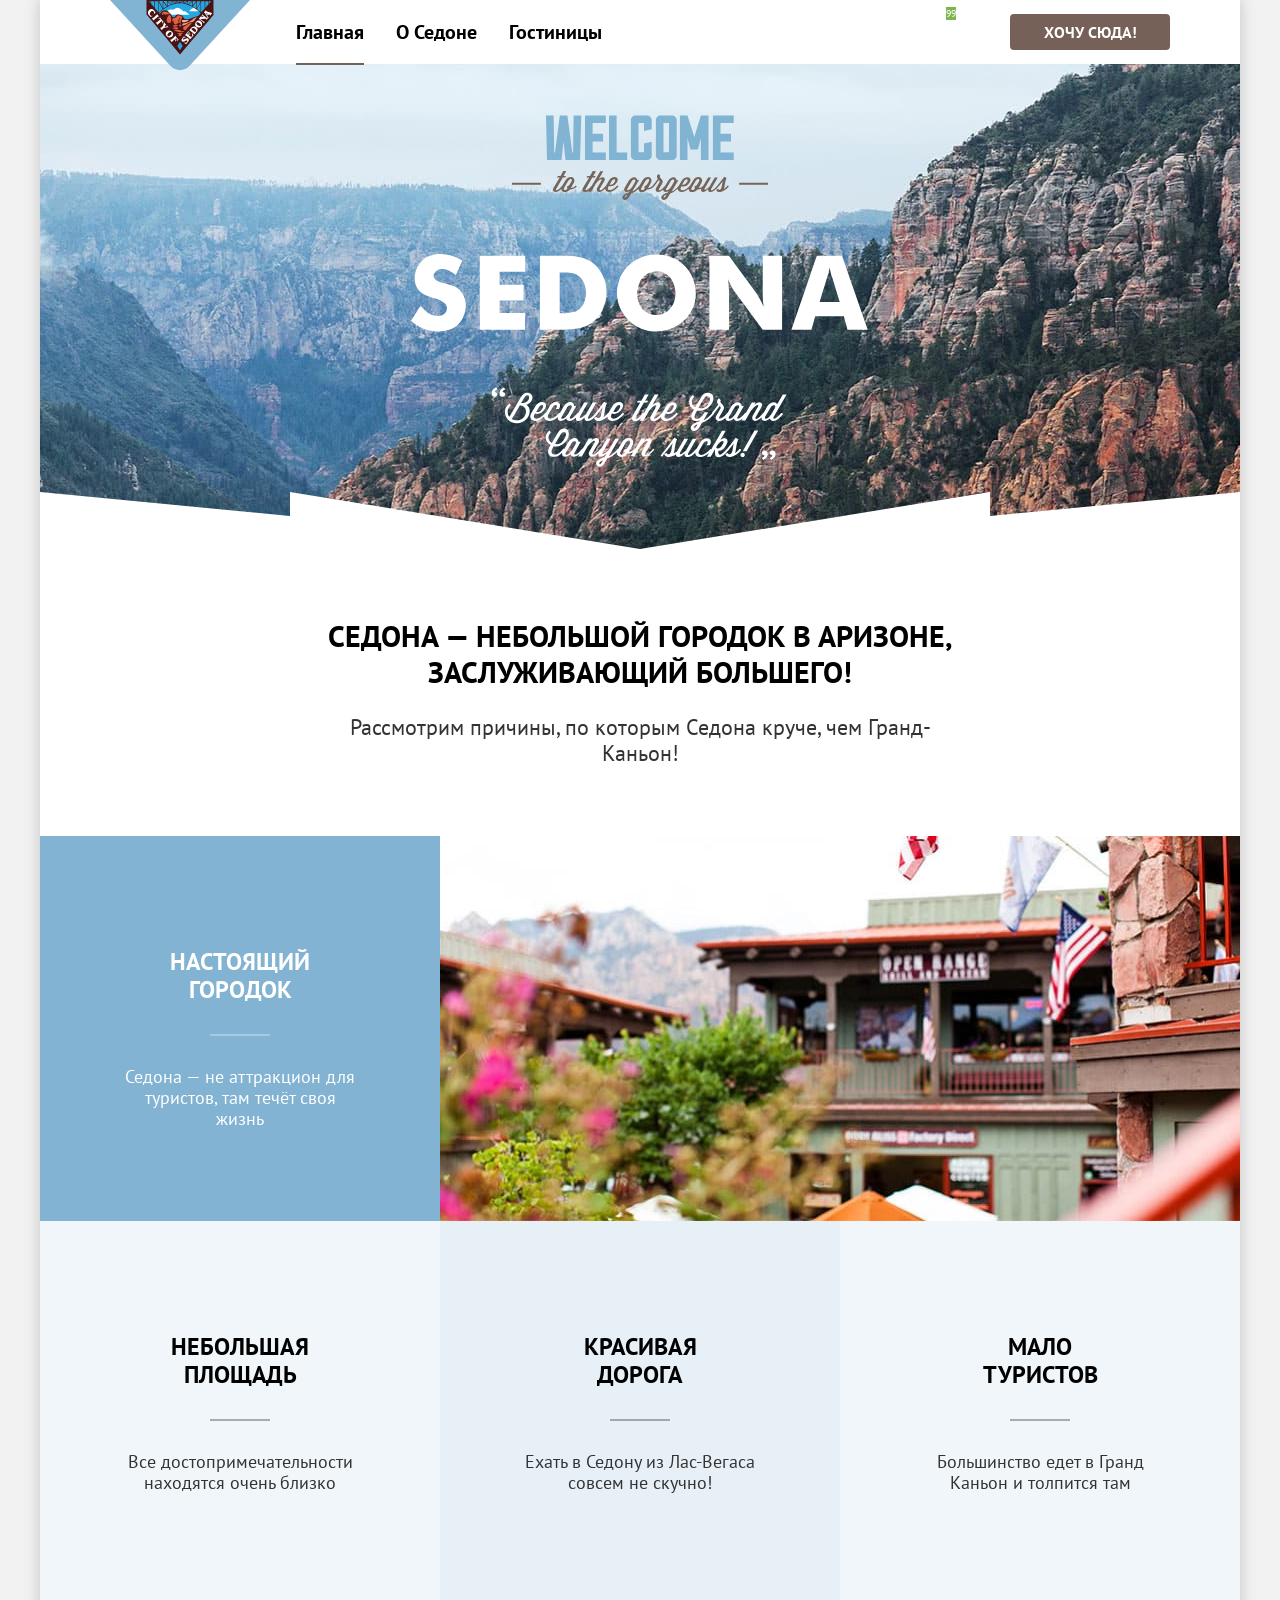
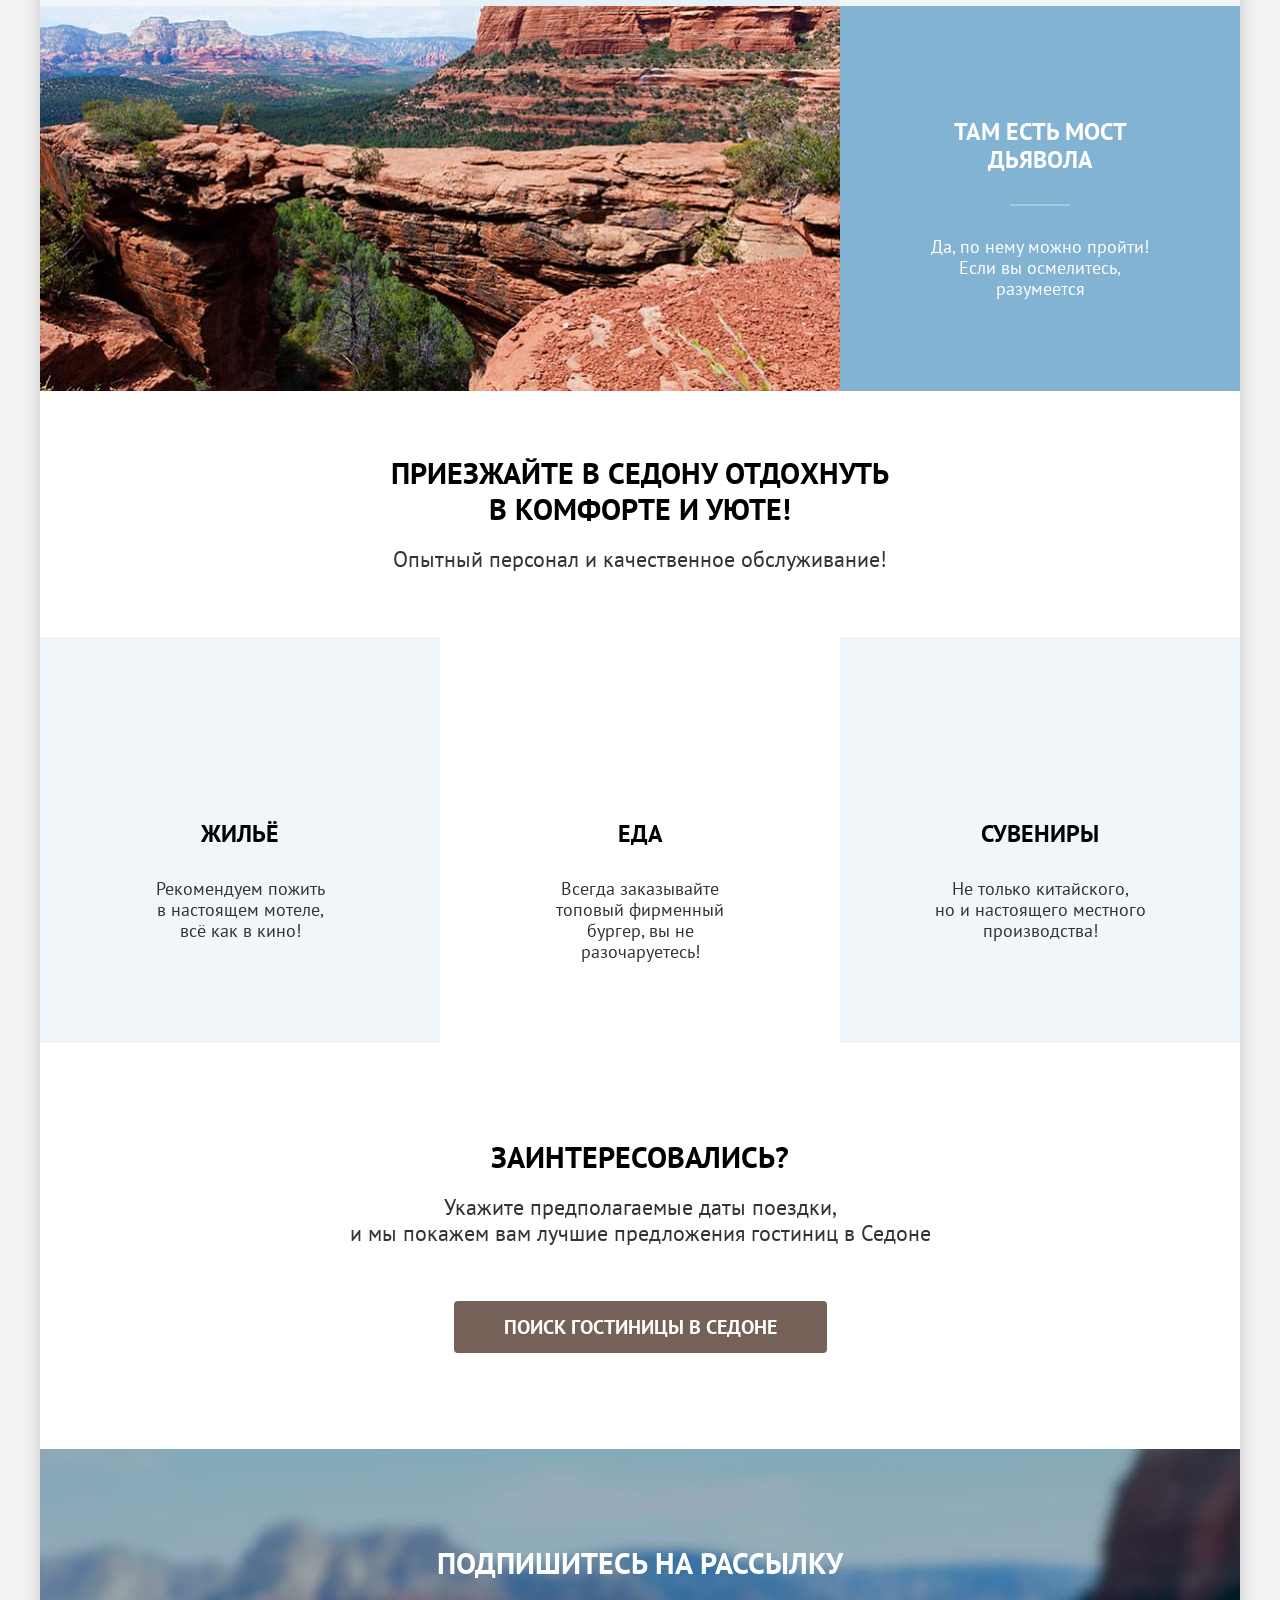
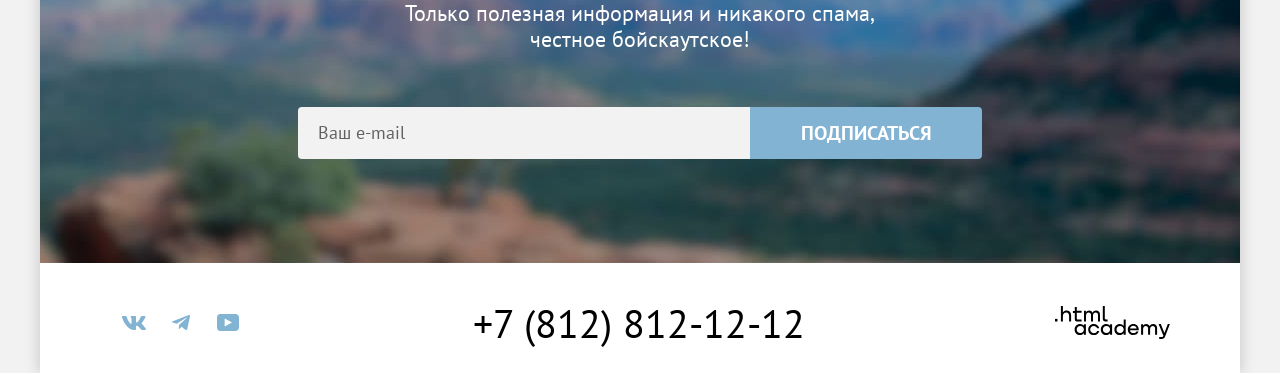
==== index.html @ 0026fa34 "Делает сетки компонентов" ====
<!DOCTYPE html>
<html lang="ru">

  <head>
    <meta charset="utf-8">
    <link rel="icon" sizes="32x32" href="favicon.ico">
    <title>HTML Academy: Седона</title>
    <meta name="viewport" content="width=device-width, initial-scale=1.0">
    <link rel="stylesheet" href="styles/style.css">
  </head>

  <body>
    <div class="page-container">
      <header class="page-header">
        <a href="index.html" class="logo" aria-current="page">
          <img src="images/logo.svg" width="140" height="70" alt="Логотип Sedona." class="logo__img">
        </a>

        <nav class="navigation">
          <ul class="navigation__list">
            <li class="navigation__item">
              <a class="navigation__link navigation__link_active" aria-current="page">Главная</a>
            </li>
            <li class="navigation__item">
              <a href="#" class="navigation__link">О Седоне</a>
            </li>
            <li class="navigation__item">
              <a href="catalog.html" class="navigation__link">Гостиницы</a>
            </li>
          </ul>

          <ul class="navigation__controls">
            <li class="navigation__control">
              <a href="#" class="navigation__icon icon icon_search">
                <span class="visually-hidden">Поиск</span>
              </a>
            </li>
            <li class="navigation__control">
              <a href="#" class="navigation__icon icon icon_favourites">
                <span class="visually-hidden">Отелей в избранном</span>
                <span class="icon_favourites-count">99</span>
              </a>
            </li>
          </ul>

          <a href="#" class="navigation__button button">Хочу сюда!</a>
        </nav>
      </header>

      <main class="page-main">
        <section class="hero">
          <h1 class="visually-hidden">Сайт города Седона</h1>
          <img src="images/hero-welcome.svg" width="458" height="352" alt="Welcome to the gorgeous Sedona. 'Because the Grand Canyon sucks!'" class="hero__img">
        </section>

        <section class="advantages" data-test="advantages">
          <div class="text-wrap advantages__container">
            <h2 class="advantages__title title">Седона — небольшой городок в Аризоне, заслуживающий большего!</h2>
            <p class="advantages__desc desc">Рассмотрим причины, по которым Седона круче, чем Гранд-Каньон!</p>
          </div>

          <ul class="advantages__list">
            <li class="advantages__item advantages__item_img">
              <div class="advantages__wrap">
                <h3 class="advantages__subtitle subtitle">Настоящий городок</h3>
                <p class="advantages__subdesc subdesc">Седона — не аттракцион для туристов, там течёт своя жизнь</p>
              </div>
              <img src="images/advantages-street.jpg" width="800" height="385" alt="Улица города Седона." class="advantages__img">
            </li>
            <li class="advantages__item">
              <h3 class="advantages__subtitle subtitle">Небольшая площадь</h3>
              <p class="advantages__subdesc subdesc">Все достопримечательности находятся очень близко</p>
            </li>
            <li class="advantages__item">
              <h3 class="advantages__subtitle subtitle">Красивая <br> дорога</h3>
              <p class="advantages__subdesc subdesc">Ехать в Седону из Лас-Вегаса совсем не скучно!</p>
            </li>
            <li class="advantages__item">
              <h3 class="advantages__subtitle subtitle">Мало <br> туристов</h3>
              <p class="advantages__subdesc subdesc">Большинство едет в Гранд Каньон и толпится там</p>
            </li>
            <li class="advantages__item advantages__item_img advantages__item_invert">
              <div class="advantages__wrap">
                <h3 class="advantages__subtitle subtitle">Там есть мост дьявола</h3>
                <p class="advantages__subdesc subdesc">Да, по нему можно пройти! Если вы осмелитесь, разумеется</p>
              </div>
              <img src="images/advantages-devil-bridge.jpg" width="800" height="385" alt="Мост Дьявола с видом на каньоны и долины." class="advantages__img">
            </li>
          </ul>
        </section>

        <section class="services">
          <div class="text-wrap services__container">
            <h2 class="services__title title">Приезжайте в Седону отдохнуть <br> в комфорте и уюте!</h2>
            <p class="services__desc desc">Опытный персонал и качественное обслуживание!</p>
          </div>
          <ul class="services__list">
            <li class="services__item">
              <h3 class="services__subtitle subtitle">Жильё</h3>
              <p class="services__subdesc subdesc">Рекомендуем пожить <br> в настоящем мотеле, <br> всё как в кино!</p>
            </li>
            <li class="services__item">
              <h3 class="services__subtitle subtitle">Еда</h3>
              <p class="services__subdesc subdesc">Всегда заказывайте <br> топовый фирменный бургер, вы не разочаруетесь!</p>
            </li>
            <li class="services__item">
              <h3 class="services__subtitle subtitle">Сувениры</h3>
              <p class="services__subdesc subdesc">Не только китайского, <br> но и настоящего местного производства!</p>
            </li>
          </ul>
        </section>

        <section class="hotel-search">
          <div class="text-wrap">
            <h2 class="hotel-search__title title">Заинтересовались?</h2>
            <p class="hotel-search__desc desc">Укажите предполагаемые даты поездки, <br> и мы покажем вам лучшие предложения гостиниц в Седоне</p>
            <button class="hotel-search__button button" type="button">Поиск гостиницы в Седоне</button>
          </div>
        </section>

        <section class="subscribe subscribe_background">
          <div class="text-wrap">
            <h2 class="subscribe__title title">Подпишитесь на рассылку</h2>
            <p class="subscribe__desc desc">Только полезная информация и никакого спама, <br> честное бойскаутское!</p>
          </div>
          <form class="subscribe__form" action="https://echo.htmlacademy.ru" method="post">
            <label class="visually-hidden" for="subscribe-email">Укажите ваш e-mail</label>
            <input class="subscribe__input" id="subscribe-email" type="email" name="email" placeholder="Ваш e-mail" required>
            <button class="subscribe__button button" type="submit">Подписаться</button>
          </form>
        </section>
      </main>

      <footer class="page-footer">
        <ul class="socials">
          <li class="socials__item">
            <a href="#" class="socials__link socials__link_vk">
              <span class="visually-hidden">Вконтакте</span>
              <svg aria-hidden="true" focusable="false" width="24" height="14" viewBox="0 0 24 14" fill="none" xmlns="http://www.w3.org/2000/svg">
                <path fill-rule="evenodd" clip-rule="evenodd" d="M23.45 0.948C23.616 0.402 23.45 0 22.655 0H20.03C19.362 0 19.054 0.347 18.887 0.73C18.887 0.73 17.552 3.926 15.661 6.002C15.049 6.604 14.771 6.795 14.437 6.795C14.27 6.795 14.019 6.604 14.019 6.057V0.948C14.019 0.292 13.835 0 13.279 0H9.151C8.734 0 8.483 0.304 8.483 0.593C8.483 1.214 9.429 1.358 9.526 3.106V6.904C9.526 7.737 9.373 7.888 9.039 7.888C8.149 7.888 5.984 4.677 4.699 1.003C4.45 0.288 4.198 0 3.527 0H0.9C0.15 0 0 0.347 0 0.73C0 1.412 0.89 4.8 4.145 9.281C6.315 12.341 9.37 14 12.153 14C13.822 14 14.028 13.632 14.028 12.997V10.684C14.028 9.947 14.186 9.8 14.715 9.8C15.105 9.8 15.772 9.992 17.33 11.467C19.11 13.216 19.403 14 20.405 14H23.03C23.78 14 24.156 13.632 23.94 12.904C23.702 12.18 22.852 11.129 21.725 9.882C21.113 9.172 20.195 8.407 19.916 8.024C19.527 7.533 19.638 7.314 19.916 6.877C19.916 6.877 23.116 2.451 23.449 0.948H23.45Z" fill="#83B3D3"/>
              </svg>
            </a>
          </li>
          <li class="socials__item">
            <a href="#" class="socials__link  socials__link_tg">
              <span class="visually-hidden">Телеграм</span>
              <svg aria-hidden="true" focusable="false" width="18" height="16" viewBox="0 0 18 16" fill="none" xmlns="http://www.w3.org/2000/svg">
                <path d="M16.785 0.0992597L0.840489 6.24776C-0.247661 6.68481 -0.241365 7.29184 0.640845 7.56253L4.73445 8.83953L14.2058 2.8637C14.6537 2.59121 15.0629 2.7378 14.7265 3.03636L7.05283 9.96185H7.05103L7.05283 9.96275L6.77045 14.1823C7.18413 14.1823 7.36669 13.9925 7.59871 13.7686L9.58705 11.8351L13.7229 14.89C14.4855 15.31 15.0332 15.0941 15.2229 14.1841L17.9379 1.38885C18.2158 0.274623 17.5126 -0.229883 16.785 0.0992597Z" fill="#83B3D3"/>
              </svg>
            </a>
          </li>
          <li class="socials__item">
            <a href="#" class="socials__link  socials__link_youtube">
              <span class="visually-hidden">Ютуб</span>
              <svg aria-hidden="true" focusable="false" width="22" height="17" viewBox="0 0 22 17" fill="none" xmlns="http://www.w3.org/2000/svg">
                <path d="M18.607 0H3.17413C1.31343 0 0 1.59375 0 3.4V13.4937C0 15.4062 1.31343 17 3.17413 17H18.8259C20.4677 17 22 15.4062 22 13.6V3.4C21.7811 1.59375 20.4677 0 18.607 0ZM7.66169 12.5375V4.4625L14.995 8.5L7.66169 12.5375Z" fill="#83B3D3"/>
              </svg>
            </a>
          </li>
        </ul>

        <address class="contacts">
          <a class="contacts__phone" href="tel:88128121212">+7 (812) 812-12-12</a>
        </address>

        <a href="https://htmlacademy.ru/intensive/htmlcss" class="developer">
          <span class="visually-hidden">htmlacademy</span>
          <svg aria-hidden="true" focusable="false" width="115" height="33" viewBox="0 0 115 33" fill="none" xmlns="http://www.w3.org/2000/svg">
            <path d="M0 12.9V15.5H2.5V12.9H0Z" fill="black"/>
            <path d="M11.6 4.5C10 4.5 8.8 5.2 8 6.2H7.9V0H5.9V15.5H7.9V10.2C7.9 8.1 9.2 6.6 11.2 6.6C13 6.6 14.1 8 14.1 9.8V15.5H16.1V9.4C16.2 6.4 14.3 4.5 11.6 4.5Z" fill="black"/>
            <path d="M26.6 4.8H21.8V1.1H19.8V4.9H17.9V6.9H19.8V12.9C19.8 14.6 20.8 15.6 22.5 15.6H26.6V13.6H22.9C22.2 13.6 21.8 13.2 21.8 12.5V6.8H26.6V4.8Z" fill="black"/>
            <path d="M41.1 4.6C39.5 4.6 38.2 5.4 37.6 6.7H37.5C36.9 5.5 35.7 4.6 34.1 4.6C32.7 4.6 31.6 5.4 31 6.4H30.9V4.8H29V15.4H31V10C31 8 32 6.5 33.6 6.5C35.1 6.5 36 7.5 36 9.1V15.4H38V9.8C38 7.4 39.4 6.5 40.6 6.5C42.1 6.5 43 7.5 43 9.1V15.4H45V8.9C45.1 6.4 43.6 4.6 41.1 4.6Z" fill="black"/>
            <path d="M47.8 12.7C47.8 14.4 48.8 15.4 50.6 15.4H52.6V13.4H50.9C50.2 13.4 49.8 13 49.8 12.3V0H47.8V12.7Z" fill="black"/>
            <path d="M28.9 19.7C28 18.6 26.7 17.9 25 17.9C21.9 17.9 19.6 20.2 19.6 23.5C19.6 26.8 21.9 29.1 25 29.1C26.8 29.1 28 28.3 28.8 27.2H28.9V28.8H30.9V18.2H28.9V19.7ZM25.3 27.1C23.1 27.1 21.7 25.5 21.7 23.5C21.7 21.5 23.1 19.9 25.3 19.9C27.5 19.9 28.9 21.5 28.9 23.5C28.9 25.4 27.5 27.1 25.3 27.1Z" fill="black"/>
            <path d="M44.2 22C43.7 19.6 41.6 17.9 38.8 17.9C35.4 17.9 33.2 20.4 33.2 23.5C33.2 26.6 35.4 29.1 38.8 29.1C41.6 29.1 43.7 27.3 44.2 24.9H42.1C41.7 26.2 40.4 27.2 38.8 27.2C36.6 27.2 35.2 25.6 35.2 23.6C35.2 21.6 36.6 20 38.8 20C40.4 20 41.6 21 42.1 22.2H44.2V22Z" fill="black"/>
            <path d="M55.1 19.7C54.2 18.6 52.9 17.9 51.2 17.9C48.1 17.9 45.8 20.2 45.8 23.5C45.8 26.8 48.1 29.1 51.2 29.1C53 29.1 54.2 28.3 55 27.2H55.1V28.8H57.1V18.2H55.1V19.7ZM51.5 27.1C49.3 27.1 47.9 25.5 47.9 23.5C47.9 21.5 49.3 19.9 51.5 19.9C53.7 19.9 55.1 21.5 55.1 23.5C55.1 25.4 53.6 27.1 51.5 27.1Z" fill="black"/>
            <path d="M68.7 19.8C67.8 18.7 66.5 17.9 64.8 17.9C61.7 17.9 59.4 20.2 59.4 23.5C59.4 26.8 61.6 29.1 64.8 29.1C66.5 29.1 67.8 28.3 68.6 27.3H68.7V28.8H70.7V13.4H68.7V19.8ZM65.1 27.1C62.9 27.1 61.5 25.5 61.5 23.5C61.5 21.5 62.9 19.9 65.1 19.9C67.3 19.9 68.7 21.5 68.7 23.5C68.6 25.5 67.2 27.1 65.1 27.1Z" fill="black"/>
            <path d="M78.3 17.9C75 17.9 72.8 20.4 72.8 23.5C72.8 26.5 74.9 29.1 78.3 29.1C80.8 29.1 82.8 27.8 83.5 25.5H81.4C80.9 26.5 79.8 27.1 78.4 27.1C76.5 27.1 75.1 25.8 75 24.2H83.8C84 20.6 81.8 17.9 78.3 17.9ZM78.3 19.8C80 19.8 81.3 20.8 81.6 22.4H75.1C75.4 20.9 76.6 19.8 78.3 19.8Z" fill="black"/>
            <path d="M98.2 17.9C96.6 17.9 95.3 18.7 94.6 19.9H94.5C93.9 18.7 92.7 17.9 91.1 17.9C89.7 17.9 88.6 18.6 88 19.7V18.2H86.1V28.8H88.1V23.4C88.1 21.4 89.1 20 90.7 19.9C92.2 19.9 93.1 20.9 93.1 22.5V28.8H95.1V23.2C95.1 20.8 96.5 19.9 97.7 19.9C99.2 19.9 100.1 20.9 100.1 22.5V28.8H102.1V22.3C102.2 19.7 100.7 17.9 98.2 17.9Z" fill="black"/>
            <path d="M109.4 27L105.8 18.1H103.6L108.4 29.7C108.1 30.6 107.7 30.9 106.7 30.9H104.2V32.9H106.7C108.5 32.9 109.5 32.1 110.2 30.3L114.9 18.1H112.8L109.4 27Z" fill="black"/>
          </svg>
        </a>
      </footer>
    </div>
  </body>
</html>
---- styles/style.css ----
@font-face {
  font-family: "pt sans";
  font-style: normal;
  font-weight: 400;
  src: url("../fonts/ptsans-400.woff2") format('woff2');
  font-display: swap;
}

@font-face {
  font-family: "pt sans";
  font-style: normal;
  font-weight: 700;
  src: url("../fonts/ptsans-700.woff2") format('woff2');
  font-display: swap;
}

:root {
  --padding-page: 70px;
}

* {
  box-sizing: border-box;
}

html {
  height: 100%;
}

body {
  min-width: 1240px;
  height: 100%;
  margin: 0;
  font-family: "pt sans", sans-serif;
  font-weight: 400;
  font-size: 18px;
  color: #333333;
  line-height: 117%;
  background-color: #f2f2f2;
}

img {
  max-width: 100%;
}

.visually-hidden {
  position: absolute;
  width: 1px;
  height: 1px;
  margin: -1px;
  border: 0;
  padding: 0;
  white-space: nowrap;
  clip-path: inset(100%);
  clip: rect(0 0 0 0);
  overflow: hidden;
}

.page-container {
  width: 1200px;
  min-height: 100%;
  display: flex;
  flex-direction: column;
  margin: 0 auto;
  box-shadow: 0 0 15px 0 rgba(0, 0, 0, 0.2);
  background-color: #ffffff;
}

.page-main {
  flex-grow: 1;
}

.button {
  display: inline-block;
  padding: 8px 26px;
  font-family: inherit;
  font-weight: 700;
  font-size: 16px;
  line-height: 125%;
  text-transform: uppercase;
  text-align: center;
  color: #ffffff;
  border: none;
  border-radius: 4px;
  cursor: pointer;
}

.text-wrap {
  max-width: 655px;
  margin: 0 auto;
  text-align: center;
}

.title {
  margin: 0;
  font-weight: 700;
  font-size: 30px;
  line-height: 120%;
  text-transform: uppercase;
  color: #000000;
}

.desc {
  margin: 0;
  font-weight: 400;
  font-size: 22px;
  line-height: 118%;
}

.subtitle {
  margin: 0;
  font-weight: 700;
  font-size: 24px;
  line-height: 117%;
  text-transform: uppercase;
  text-align: center;
  color: #000000;
}

.subdesc {
  margin: 0;
  text-align: center;
}

/* header */
.page-header {
  display: flex;
  padding: 0 var(--padding-page);
  gap: 30px;
}

.logo {
  flex-shrink: 0;
  position: relative;
  z-index: 1;
  width: 140px;
  height: 64px;
}

.logo__img {
  position: absolute;
  top: 0;
  left: 0;
  width: 140px;
  height: 70px;
}

.navigation {
  display: flex;
  flex-grow: 1;
  align-items: flex-start;
}

.navigation__list {
  display: flex;
  flex-wrap: wrap;
  align-items: flex-start;
  width: 500px;
  margin: 0 auto 0 0;
  padding: 0;
  list-style: none;
}

.navigation__controls {
  display: flex;
  justify-content: flex-end;
  flex-wrap: wrap;
  width: 132px;
  margin: 0 20px 0 0;
  padding: 0;
  list-style: none;
}

.navigation__control {
  min-width: 44px;
  min-height: 64px;
}

.navigation__button {
  min-width: 160px;
  margin-top: 14px;
  margin-bottom: 14px;
}

.navigation__link {
  position: relative;
  display: block;
  padding: 20px 16px;
  font-weight: 700;
  font-size: 20px;
  line-height: 120%;
  text-decoration: none;
  color: #000000;
}

.navigation__link_active:before {
  content: "";
  position: absolute;
  left: 16px;
  right: 16px;
  bottom: -1px;
  height: 2px;
  background-color: #756257;
}

.navigation__icon {
  text-decoration: none;
}

.icon_favourites-count {
  font-weight: 400;
  font-size: 10px;
  line-height: 100%;
  text-align: center;
  color: #ffffff;
  background-color: #7db54f;
}

.navigation__button {
  text-decoration: none;
  background-color: #756157;
}

/* hero */
.hero {
  padding: 51px 0 82px;
  background-color: #6098c7;
  background-image: url("../images/divider.svg"), url("../images/hero-background.jpg");
  background-size: 100% auto, cover;
  background-position: bottom, center;
  background-repeat: no-repeat;
}

.hero__img {
  display: block;
  margin: 0 auto;
}

/* advantages */
.advantages {
  padding-top: 69px;
}

.advantages__title {
  margin-bottom: 25px;
}

.advantages__container {
  margin-bottom: 69px;
}

.advantages__list {
  margin: 0;
  padding: 0;
  display: flex;
  flex-wrap: wrap;
  list-style: none;
}

.advantages__item {
  width: 400px;
  min-height: 385px;
  padding: 112px 84px 50px;
  background-color: rgba(131, 179, 211, .12);
}

.advantages__item:nth-child(3) {
  background-color: rgba(131, 179, 211, .2);
}

.advantages__item_img {
  display: flex;
  width: 100%;
  padding: 0;
  flex-direction: row;
  background-color: #82b3d3;
}

.advantages__wrap {
  width: 400px;
  padding: 112px 84px 50px;
}

.advantages__subtitle {
  position: relative;
  margin-bottom: 62px;
}

.advantages__subtitle:after {
  content: "";
  position: absolute;
  bottom: -32px;
  left: 50%;
  transform: translateX(-50%);
  width: 60px;
  height: 2px;
  background-color: rgba(0, 0, 0, .3);
}

.advantages__item_img .advantages__subtitle:after {
  background-color: rgba(255, 255, 255, .3);
}

.advantages__item_img .advantages__subtitle,
.advantages__item_img .advantages__subdesc {
  color: #ffffff;
}

.advantages__item_invert {
  flex-direction: row-reverse;
}

.advantages__img {
  flex-grow: 1;
  height: 100%;
  object-fit: cover;
}

/* services */
.services {
  padding-top: 64px;
}

.services__container {
  margin-bottom: 64px;
}

.services__title {
  margin-bottom: 20px;
}

.services__subtitle {
  margin-bottom: 30px;
}

.services__item:before {
  content: "";
  display: block;
  width: 75px;
  height: 72px;
  margin: 0 auto 30px;
}

.services__item:nth-child(odd) {
  background-color: rgba(131, 179, 211, .12);
}

.services__list {
  display: grid;
  grid-template-columns: 1fr 1fr 1fr;
  margin: 0;
  padding: 0;
  list-style: none;
}

.services__item {
  padding: 81px 85px 81px;
}

/* hotel-search */
.hotel-search {
  padding-block: 96px;
  text-align: center;
}

.hotel-search__title {
  margin-bottom: 20px;
}

.hotel-search__desc {
  margin-bottom: 54px;
}

.hotel-search__button {
  padding-inline: 50px;
  font-size: 20px;
  line-height: 180%;
  background-color: #756157;
}

/* subscribe */
.subscribe {
  padding-block: 96px 104px;
  text-align: center;
}

.subscribe__title {
  margin-bottom: 20px;
}

.subscribe__desc {
  margin-bottom: 54px;
}

.subscribe__form {
  max-width: 684px;
  margin: 0 auto;
  display: flex;
}

.subscribe_background {
  color: #ffffff;
  background-image: url("../images/subscribe-background.jpg");
  background-size: cover;
  background-repeat: no-repeat;
  background-color: #6098c7;
}

.subscribe_background .subscribe__title {
  color: #ffffff;
}

.subscribe__input {
  flex-grow: 1;
  padding: 14px 20px;
  font-family: inherit;
  font-size: inherit;
  line-height: 133%;
  color: #000000;
  background-color: #f2f2f2;
  border: none;
  border-radius: 4px 0 0 4px;
}

.subscribe__input::placeholder {
  font-size: inherit;
  color: rgba(0, 0, 0, 0.6);
}

.subscribe__button {
  min-width: 232px;
  font-size: 20px;
  line-height: 180%;
  color: #ffffff;
  background-color: #82b3d3;
  border-radius: 0 4px 4px 0;
}

/* footer */
.page-footer {
  display: flex;
  justify-content: space-between;
  align-items: center;
  gap: 40px;
  padding: 40px var(--padding-page) 30px;
}

.socials {
  flex-basis: 200px;
  display: flex;
  margin: 0;
  padding: 0;
  list-style: none;
}

.socials__link {
  display: flex;
  width: 47px;
  height: 40px;
  justify-content: center;
  align-items: center;
}

.contacts {
  flex-basis: 335px;
}

.contacts__phone {
  color: #000000;
  font-size: 40px;
  font-style: normal;
  line-height: 100%;
  text-transform: uppercase;
  text-decoration: none;
}

.developer {
  flex-basis: 200px;
  display: flex;
  align-items: center;
  justify-content: right;
}

/* filter */
.filter {
  padding: 35px 70px 70px;
  color: #ffffff;
  background-image: url("../images/filter-background.jpg");
  background-size: cover;
  background-repeat: no-repeat;
  background-position: center;
  background-color: #6098c7;
}

.filter__title {
  margin: 0 0 8px;
  font-weight: 700;
  font-size: 60px;
  line-height: 130%;
}

.breadcrumbs {
  display: flex;
  gap: 28px;
  align-items: center;
  margin: 0 0 40px;
  padding: 0;
  list-style: none;
}

.breadcrumbs__link {
  color: inherit;
  font-size: 16px;
  line-height: 131%;
  text-decoration: none;
}

.breadcrumbs__link_home {
  display: block;
  min-width: 13px;
}

.filter__form {
  display: flex;
  gap: 70px;
  flex-wrap: wrap;
}

.filter__fieldset {
  width: 150px;
  margin: 0;
  padding: 0;
  border: none;
}

.filter__fieldset_type {
  margin-right: 70px;
}

.filter__fieldset_price {
  width: 288px;
}

.filter__fieldset_buttons {
  margin-left: auto;
  width: 191px;
}

.filter__view-link {
  border: 2px solid #e5e5e5;
  border-radius: 4px;
}

.filter__view-link_active {
  border-color: #000000;
}

.filter__button {
  width: 100%;
}

.filter__fieldset-list {
  display: flex;
  flex-direction: column;
  gap: 16px;
  margin: 0;
  padding: 0;
  list-style: none;
}

.filter__subtitle {
  margin-bottom: 32px;
  padding: 0;
  font-weight: 700;
  font-size: 20px;
  line-height: 120%;
}

.filter__fieldset-item {
  line-height: 128%;
}

.filter__fieldset-item input {
  margin: 0;
}

.filter__fieldset-label {
  margin-left: 16px;
}

.filter__input {
  width: 143px;
  padding: 12px 20px;
  font-weight: 700;
  font-size: 18px;
  line-height: 133%;
  border: none;
  background-color: #f2f2f2;
}

.filter__input_from {
  border-radius: 4px 0 0 4px;
}

.filter__input_to {
  border-radius: 0 4px 4px 0;
}

.filter__input-text {
  line-height: 133%;
  text-transform: lowercase;
}

.filter__fieldset_buttons {
  align-self: flex-end;
  display: flex;
  flex-direction: column;
  gap: 32px;
}

.filter__input-wrap {
  display: flex;
  gap: 2px;
  margin-bottom: 36px;
}

.filter__button {
  background-color: #82b3d3;
}

.filter__button_reset {
  background-color: transparent;
}

/* result */
.result {
  padding: 50px var(--padding-page) 60px;
}

.result__header {
  display: flex;
  align-items: center;
  gap: 70px;
  margin-bottom: 40px;
}

.result__title {
  margin-right: auto;
  width: 350px;
  text-align: left;
}

.result__select {
  width: 292px;
  padding: 14px 20px;
  font-family: inherit;
  font-size: inherit;
  line-height: inherit;
  color: inherit;
}

.filter__view-list {
  display: flex;
  gap: 8px;
  width: 160px;
  margin: 0;
  padding: 0;
  list-style: none;
}

.filter__view-link {
  display: block;
  min-width: 48px;
  min-height: 48px;
}

.result__list {
  display: grid;
  grid-template-columns: repeat(3, 1fr);
  gap: 20px;
  margin: 0 0 40px;
  padding: 0;
  list-style: none;
}

.card {
  display: grid;
  grid-template-columns: 1fr 1fr;
  grid-template-rows: 212px auto repeat(3, min-content);
  row-gap: 16px;
  column-gap: 20px;
  padding: 20px;
  border: 1px solid #e5e5e5;
  border-radius: 4px;
  overflow: hidden;
}

.card__img {
  display: block;
  width: 100%;
  height: 212px;
  object-fit: cover;
}

.card button {
  padding: 8px 17px;
}

.card__link {
  grid-column: 1/-1;
}

.card__title-link {
  grid-column: 1/-1;
  text-decoration: none;
  color: #000000;
}

.card__title {
  margin: 0;
  font-weight: 700;
  font-size: 24px;
  line-height: 117%;
}

.card__price {
  font-weight: 400;
  text-align: right;
}

.card__more {
  text-decoration: none;
  background-color: #756157;
}

.card__status {
  min-width: 24px;
  height: 17px;
  margin: 10px 0 0 0;
  background-image: url("../images/icons/star.svg");
  background-size: 24px 17px;
  background-position: 0 0;
  background-repeat: repeat-x;
}

.card__info {
  display: flex;
  gap: 10px;
  justify-content: space-between;
  grid-column: 1/-1;
  margin: 0;
  line-height: 117%;
}

.button_rating {
  padding-inline: 21px;
}

.star-1 {
  width: calc(24px * 1);
}

.star-2 {
  width: calc(24px * 2);
}

.star-3 {
  width: calc(24px * 3);
}

.star-4 {
  width: calc(24px * 4);
}

.star-5 {
  width: calc(24px * 5);
}

.button_favorites {
  background-color: #82b3d3;
}

.button_in-favorites {
  background-color: #7db54f;
}

.button_rating {
  cursor: initial;
  font-weight: 400;
  color: #333333;
  background-color: #f2f2f2;
}

.result__pagination {
  margin: 0;
  padding: 40px 0 0 0;
  display: flex;
  gap: 8px;
  flex-wrap: wrap;
  list-style: none;
  border-top: 1px solid #e5e5e5;
}

.result__pagination-link {
  display: block;
  width: 60px;
  height: 60px;
  vertical-align: middle;
  font-weight: 700;
  font-size: 20px;
  line-height: 60px;
  text-align: center;
  color: #fff;
  text-decoration: none;
  border-radius: 4px;
  background-color: #82b3d3;
}

.result__pagination-link_current {
  color: #000000;
  background-color: #f2f2f2;
}

.result__pagination-link_dotted {
  background-color: transparent;
  font-weight: 400;
  font-size: 22px;
  color: #000;
}
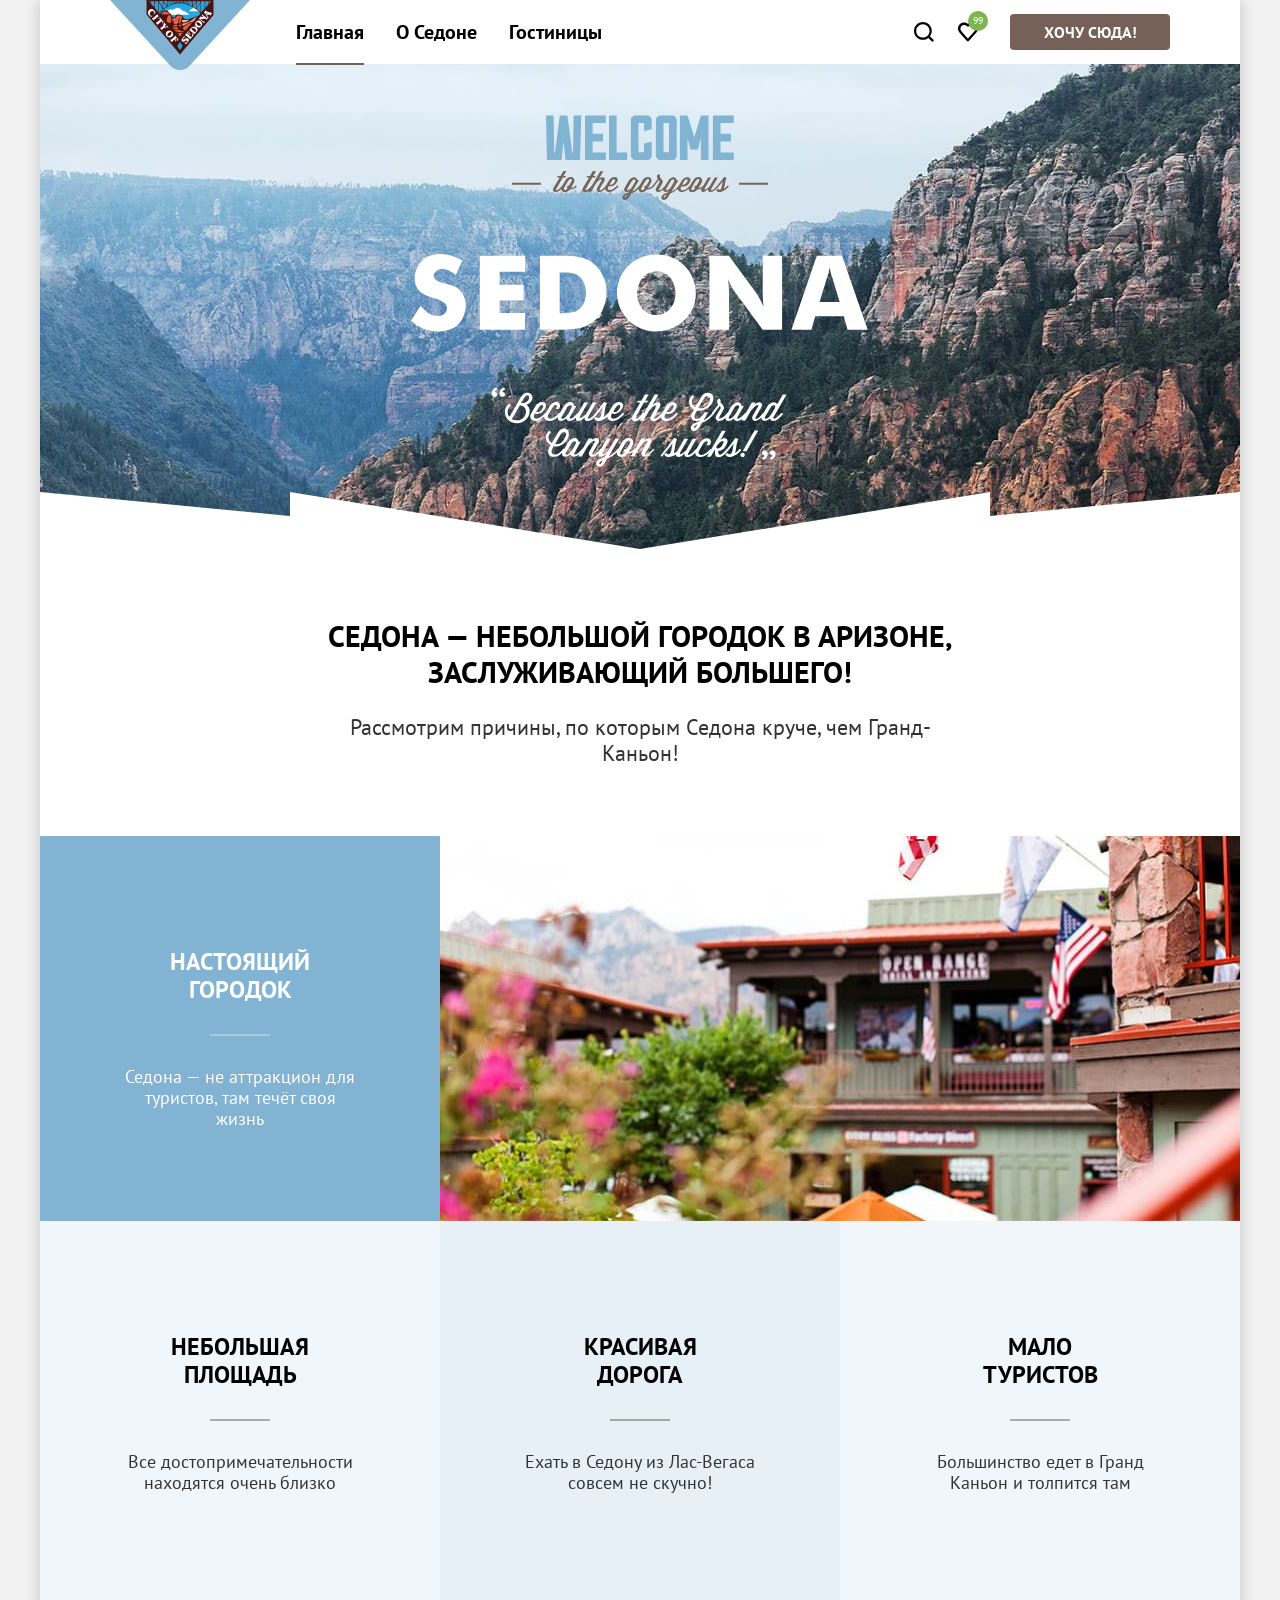
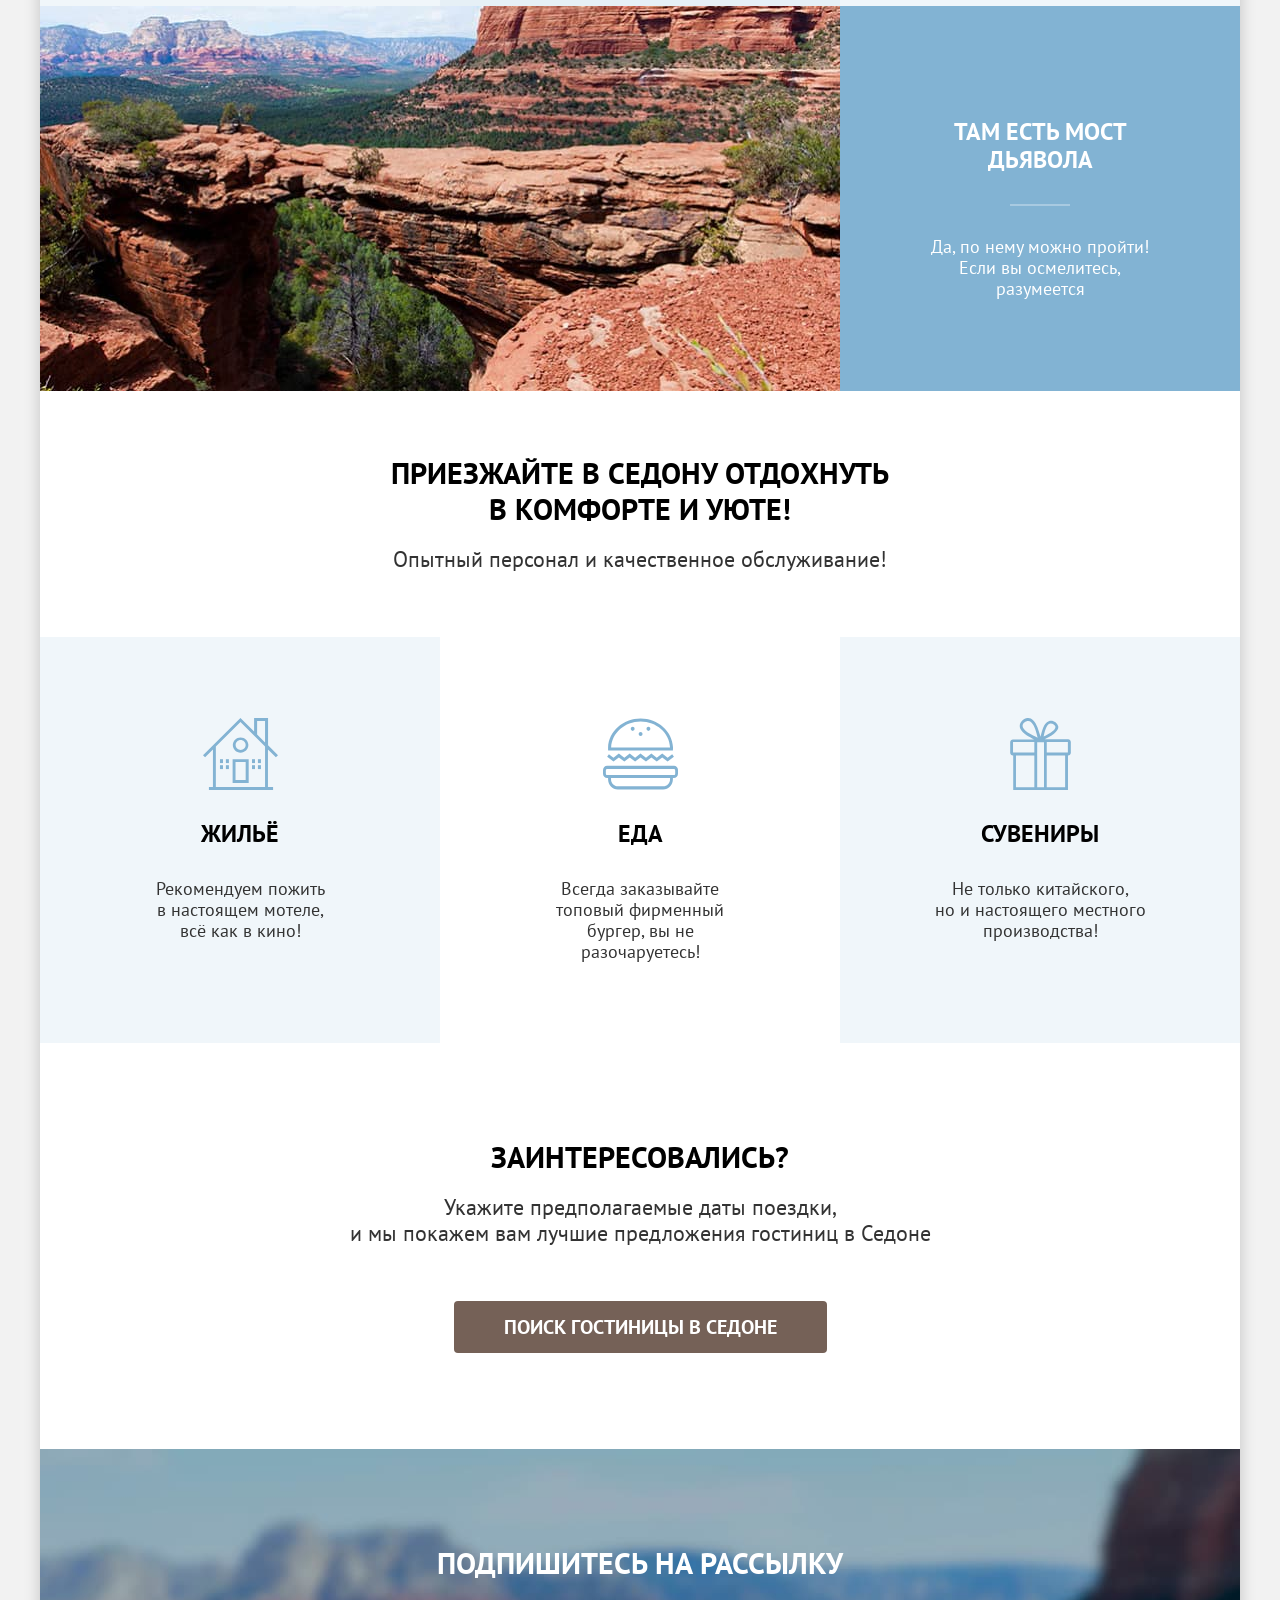
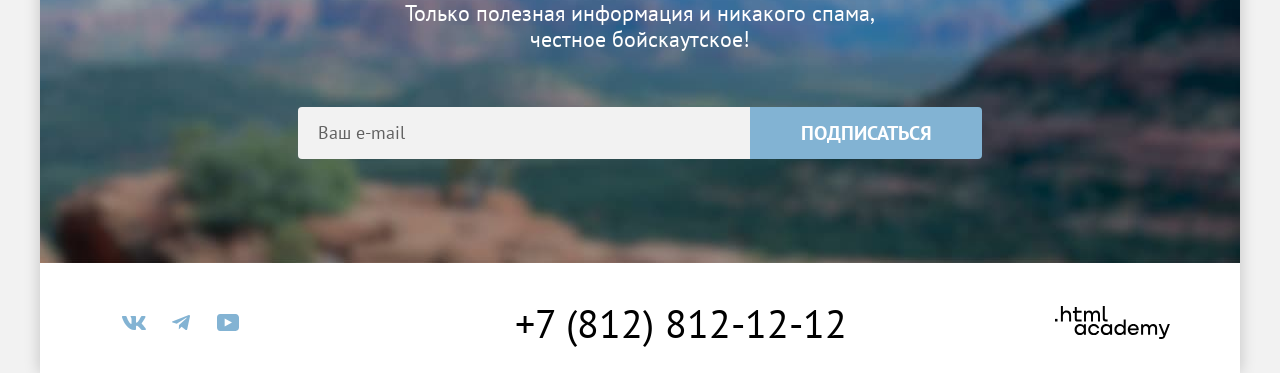
==== commit e6aeb4d3: "Добавляет декоративные элементы" ====
--- a/index.html
+++ b/index.html
@@ -95,15 +95,15 @@
             <p class="services__desc desc">Опытный персонал и качественное обслуживание!</p>
           </div>
           <ul class="services__list">
-            <li class="services__item">
+            <li class="services__item services__item_house">
               <h3 class="services__subtitle subtitle">Жильё</h3>
               <p class="services__subdesc subdesc">Рекомендуем пожить <br> в настоящем мотеле, <br> всё как в кино!</p>
             </li>
-            <li class="services__item">
+            <li class="services__item services__item_food">
               <h3 class="services__subtitle subtitle">Еда</h3>
               <p class="services__subdesc subdesc">Всегда заказывайте <br> топовый фирменный бургер, вы не разочаруетесь!</p>
             </li>
-            <li class="services__item">
+            <li class="services__item services__item_gift">
               <h3 class="services__subtitle subtitle">Сувениры</h3>
               <p class="services__subdesc subdesc">Не только китайского, <br> но и настоящего местного производства!</p>
             </li>
@@ -136,25 +136,16 @@
           <li class="socials__item">
             <a href="#" class="socials__link socials__link_vk">
               <span class="visually-hidden">Вконтакте</span>
-              <svg aria-hidden="true" focusable="false" width="24" height="14" viewBox="0 0 24 14" fill="none" xmlns="http://www.w3.org/2000/svg">
-                <path fill-rule="evenodd" clip-rule="evenodd" d="M23.45 0.948C23.616 0.402 23.45 0 22.655 0H20.03C19.362 0 19.054 0.347 18.887 0.73C18.887 0.73 17.552 3.926 15.661 6.002C15.049 6.604 14.771 6.795 14.437 6.795C14.27 6.795 14.019 6.604 14.019 6.057V0.948C14.019 0.292 13.835 0 13.279 0H9.151C8.734 0 8.483 0.304 8.483 0.593C8.483 1.214 9.429 1.358 9.526 3.106V6.904C9.526 7.737 9.373 7.888 9.039 7.888C8.149 7.888 5.984 4.677 4.699 1.003C4.45 0.288 4.198 0 3.527 0H0.9C0.15 0 0 0.347 0 0.73C0 1.412 0.89 4.8 4.145 9.281C6.315 12.341 9.37 14 12.153 14C13.822 14 14.028 13.632 14.028 12.997V10.684C14.028 9.947 14.186 9.8 14.715 9.8C15.105 9.8 15.772 9.992 17.33 11.467C19.11 13.216 19.403 14 20.405 14H23.03C23.78 14 24.156 13.632 23.94 12.904C23.702 12.18 22.852 11.129 21.725 9.882C21.113 9.172 20.195 8.407 19.916 8.024C19.527 7.533 19.638 7.314 19.916 6.877C19.916 6.877 23.116 2.451 23.449 0.948H23.45Z" fill="#83B3D3"/>
-              </svg>
             </a>
           </li>
           <li class="socials__item">
             <a href="#" class="socials__link  socials__link_tg">
               <span class="visually-hidden">Телеграм</span>
-              <svg aria-hidden="true" focusable="false" width="18" height="16" viewBox="0 0 18 16" fill="none" xmlns="http://www.w3.org/2000/svg">
-                <path d="M16.785 0.0992597L0.840489 6.24776C-0.247661 6.68481 -0.241365 7.29184 0.640845 7.56253L4.73445 8.83953L14.2058 2.8637C14.6537 2.59121 15.0629 2.7378 14.7265 3.03636L7.05283 9.96185H7.05103L7.05283 9.96275L6.77045 14.1823C7.18413 14.1823 7.36669 13.9925 7.59871 13.7686L9.58705 11.8351L13.7229 14.89C14.4855 15.31 15.0332 15.0941 15.2229 14.1841L17.9379 1.38885C18.2158 0.274623 17.5126 -0.229883 16.785 0.0992597Z" fill="#83B3D3"/>
-              </svg>
             </a>
           </li>
           <li class="socials__item">
             <a href="#" class="socials__link  socials__link_youtube">
               <span class="visually-hidden">Ютуб</span>
-              <svg aria-hidden="true" focusable="false" width="22" height="17" viewBox="0 0 22 17" fill="none" xmlns="http://www.w3.org/2000/svg">
-                <path d="M18.607 0H3.17413C1.31343 0 0 1.59375 0 3.4V13.4937C0 15.4062 1.31343 17 3.17413 17H18.8259C20.4677 17 22 15.4062 22 13.6V3.4C21.7811 1.59375 20.4677 0 18.607 0ZM7.66169 12.5375V4.4625L14.995 8.5L7.66169 12.5375Z" fill="#83B3D3"/>
-              </svg>
             </a>
           </li>
         </ul>
@@ -165,20 +156,6 @@
 
         <a href="https://htmlacademy.ru/intensive/htmlcss" class="developer">
           <span class="visually-hidden">htmlacademy</span>
-          <svg aria-hidden="true" focusable="false" width="115" height="33" viewBox="0 0 115 33" fill="none" xmlns="http://www.w3.org/2000/svg">
-            <path d="M0 12.9V15.5H2.5V12.9H0Z" fill="black"/>
-            <path d="M11.6 4.5C10 4.5 8.8 5.2 8 6.2H7.9V0H5.9V15.5H7.9V10.2C7.9 8.1 9.2 6.6 11.2 6.6C13 6.6 14.1 8 14.1 9.8V15.5H16.1V9.4C16.2 6.4 14.3 4.5 11.6 4.5Z" fill="black"/>
-            <path d="M26.6 4.8H21.8V1.1H19.8V4.9H17.9V6.9H19.8V12.9C19.8 14.6 20.8 15.6 22.5 15.6H26.6V13.6H22.9C22.2 13.6 21.8 13.2 21.8 12.5V6.8H26.6V4.8Z" fill="black"/>
-            <path d="M41.1 4.6C39.5 4.6 38.2 5.4 37.6 6.7H37.5C36.9 5.5 35.7 4.6 34.1 4.6C32.7 4.6 31.6 5.4 31 6.4H30.9V4.8H29V15.4H31V10C31 8 32 6.5 33.6 6.5C35.1 6.5 36 7.5 36 9.1V15.4H38V9.8C38 7.4 39.4 6.5 40.6 6.5C42.1 6.5 43 7.5 43 9.1V15.4H45V8.9C45.1 6.4 43.6 4.6 41.1 4.6Z" fill="black"/>
-            <path d="M47.8 12.7C47.8 14.4 48.8 15.4 50.6 15.4H52.6V13.4H50.9C50.2 13.4 49.8 13 49.8 12.3V0H47.8V12.7Z" fill="black"/>
-            <path d="M28.9 19.7C28 18.6 26.7 17.9 25 17.9C21.9 17.9 19.6 20.2 19.6 23.5C19.6 26.8 21.9 29.1 25 29.1C26.8 29.1 28 28.3 28.8 27.2H28.9V28.8H30.9V18.2H28.9V19.7ZM25.3 27.1C23.1 27.1 21.7 25.5 21.7 23.5C21.7 21.5 23.1 19.9 25.3 19.9C27.5 19.9 28.9 21.5 28.9 23.5C28.9 25.4 27.5 27.1 25.3 27.1Z" fill="black"/>
-            <path d="M44.2 22C43.7 19.6 41.6 17.9 38.8 17.9C35.4 17.9 33.2 20.4 33.2 23.5C33.2 26.6 35.4 29.1 38.8 29.1C41.6 29.1 43.7 27.3 44.2 24.9H42.1C41.7 26.2 40.4 27.2 38.8 27.2C36.6 27.2 35.2 25.6 35.2 23.6C35.2 21.6 36.6 20 38.8 20C40.4 20 41.6 21 42.1 22.2H44.2V22Z" fill="black"/>
-            <path d="M55.1 19.7C54.2 18.6 52.9 17.9 51.2 17.9C48.1 17.9 45.8 20.2 45.8 23.5C45.8 26.8 48.1 29.1 51.2 29.1C53 29.1 54.2 28.3 55 27.2H55.1V28.8H57.1V18.2H55.1V19.7ZM51.5 27.1C49.3 27.1 47.9 25.5 47.9 23.5C47.9 21.5 49.3 19.9 51.5 19.9C53.7 19.9 55.1 21.5 55.1 23.5C55.1 25.4 53.6 27.1 51.5 27.1Z" fill="black"/>
-            <path d="M68.7 19.8C67.8 18.7 66.5 17.9 64.8 17.9C61.7 17.9 59.4 20.2 59.4 23.5C59.4 26.8 61.6 29.1 64.8 29.1C66.5 29.1 67.8 28.3 68.6 27.3H68.7V28.8H70.7V13.4H68.7V19.8ZM65.1 27.1C62.9 27.1 61.5 25.5 61.5 23.5C61.5 21.5 62.9 19.9 65.1 19.9C67.3 19.9 68.7 21.5 68.7 23.5C68.6 25.5 67.2 27.1 65.1 27.1Z" fill="black"/>
-            <path d="M78.3 17.9C75 17.9 72.8 20.4 72.8 23.5C72.8 26.5 74.9 29.1 78.3 29.1C80.8 29.1 82.8 27.8 83.5 25.5H81.4C80.9 26.5 79.8 27.1 78.4 27.1C76.5 27.1 75.1 25.8 75 24.2H83.8C84 20.6 81.8 17.9 78.3 17.9ZM78.3 19.8C80 19.8 81.3 20.8 81.6 22.4H75.1C75.4 20.9 76.6 19.8 78.3 19.8Z" fill="black"/>
-            <path d="M98.2 17.9C96.6 17.9 95.3 18.7 94.6 19.9H94.5C93.9 18.7 92.7 17.9 91.1 17.9C89.7 17.9 88.6 18.6 88 19.7V18.2H86.1V28.8H88.1V23.4C88.1 21.4 89.1 20 90.7 19.9C92.2 19.9 93.1 20.9 93.1 22.5V28.8H95.1V23.2C95.1 20.8 96.5 19.9 97.7 19.9C99.2 19.9 100.1 20.9 100.1 22.5V28.8H102.1V22.3C102.2 19.7 100.7 17.9 98.2 17.9Z" fill="black"/>
-            <path d="M109.4 27L105.8 18.1H103.6L108.4 29.7C108.1 30.6 107.7 30.9 106.7 30.9H104.2V32.9H106.7C108.5 32.9 109.5 32.1 110.2 30.3L114.9 18.1H112.8L109.4 27Z" fill="black"/>
-          </svg>
         </a>
       </footer>
     </div>
--- a/styles/style.css
+++ b/styles/style.css
@@ -83,6 +83,49 @@
   border: none;
   border-radius: 4px;
   cursor: pointer;
+  transition: color .3s, background-color .3s;
+}
+
+button.button:disabled {
+  background-color: #e5e5e5;
+  color: #ffffff;
+  pointer-events: none
+}
+
+.checkbox {
+  appearance: none;
+  width: 20px;
+  height: 20px;
+  background-color: #ffffff;
+  border-radius: 3px;
+}
+
+.checkbox:checked {
+  background-image: url("../images/icons/checkbox.svg");
+  background-size: 13px 10px;
+  background-position: 4px center;
+  background-repeat: no-repeat;
+}
+
+.radio {
+  appearance: none;
+  position: relative;
+  width: 20px;
+  height: 20px;
+  background-color: #ffffff;
+  border-radius: 50%;
+}
+
+.radio:checked:before {
+  content: "";
+  position: absolute;
+  top: 50%;
+  left: 50%;
+  transform: translate(-50%,-50%);
+  width: 10px;
+  height: 10px;
+  border-radius: 50%;
+  background-color: #3F5E72;
 }
 
 .text-wrap {
@@ -135,6 +178,21 @@
   z-index: 1;
   width: 140px;
   height: 64px;
+  transition: opacity .3s;
+  outline: none;
+}
+
+.logo:hover {
+  opacity: .8;
+}
+
+.logo:focus-visible {
+  opacity: .8;
+  outline: none;
+}
+
+.logo:active {
+  opacity: .6;
 }
 
 .logo__img {
@@ -171,15 +229,46 @@
   list-style: none;
 }
 
-.navigation__control {
+.navigation__icon {
+  display: flex;
+  justify-content: center;
+  align-items: center;
   min-width: 44px;
   min-height: 64px;
+  position: relative;
+  text-decoration: none;
+}
+
+.navigation__icon:before {
+  content: '';
+  width: 20px;
+  height: 20px;
+  mask-position: center;
+  mask-size: 20px 20px;
+  mask-repeat: no-repeat;
+  background-color: #000000;
+  transition: background-color .3s;
 }
 
 .navigation__button {
   min-width: 160px;
   margin-top: 14px;
   margin-bottom: 14px;
+  outline: none;
+}
+
+.navigation__button:hover {
+  background-color: #615048;
+}
+
+.navigation__button:focus-visible {
+  background-color: #615048;
+  outline: none;
+}
+
+.navigation__button:active {
+  background-color: #756157;
+  color: rgba(255, 255, 255, .3);
 }
 
 .navigation__link {
@@ -191,34 +280,85 @@
   line-height: 120%;
   text-decoration: none;
   color: #000000;
-}
-
-.navigation__link_active:before {
+  transition: color .2s;
+  outline: none;
+}
+
+.navigation__link:before {
   content: "";
   position: absolute;
-  left: 16px;
-  right: 16px;
+  left: 50%;
+  right: 50%;
   bottom: -1px;
   height: 2px;
   background-color: #756257;
-}
-
-.navigation__icon {
-  text-decoration: none;
+  transition: left .2s, right .2s, background-color .2s;
+}
+
+.navigation__link_active:before {
+  left: 16px;
+  right: 16px;
+}
+
+.navigation__link:hover:before {
+  left: 16px;
+  right: 16px;
+}
+
+.navigation__link:focus-visible:before {
+  left: 16px;
+  right: 16px;
+}
+
+.navigation__link:active:not(.navigation__link_active) {
+  color: rgba(0, 0, 0, .3);
+}
+
+.navigation__link:active:not(.navigation__link_active):before {
+  background-color: rgba(117, 98, 87, .3);
 }
 
 .icon_favourites-count {
+  position: absolute;
+  top: 11px;
+  right: 2px;
+  padding: 5px;
   font-weight: 400;
   font-size: 10px;
   line-height: 100%;
   text-align: center;
   color: #ffffff;
   background-color: #7db54f;
+  border-radius: 50%;
+}
+
+.icon_favourites::before {
+  mask-image: url("../images/icons/favourite.svg");
+}
+
+.icon_search::before {
+  mask-image: url("../images/icons/search.svg");
 }
 
 .navigation__button {
   text-decoration: none;
   background-color: #756157;
+}
+
+.navigation__icon:hover::before {
+  background-color: #756157;
+}
+
+.navigation__icon:focus {
+  outline: none;
+}
+
+.navigation__icon:focus-visible:before {
+  background-color: #756157;
+}
+
+.navigation__icon:active:before {
+  background-color: rgba(117, 97, 87, .3);
 }
 
 /* hero */
@@ -339,6 +479,21 @@
   width: 75px;
   height: 72px;
   margin: 0 auto 30px;
+  background-position: center;
+  background-repeat: no-repeat;
+  background-size: 75px 72px;
+}
+
+.services__item_house:before {
+  background-image: url("../images/icons/services-house.svg");
+}
+
+.services__item_food:before {
+  background-image: url("../images/icons/services-food.svg");
+}
+
+.services__item_gift:before {
+  background-image: url("../images/icons/services-gift.svg");
 }
 
 .services__item:nth-child(odd) {
@@ -376,6 +531,21 @@
   font-size: 20px;
   line-height: 180%;
   background-color: #756157;
+  outline: none;
+}
+
+.hotel-search__button:hover {
+  background-color: #615048;
+}
+
+.hotel-search__button:focus-visible {
+  background-color: #615048;
+  outline: none;
+}
+
+.hotel-search__button:active {
+  background-color: #756157;
+  color: rgba(255, 255, 255, .3);
 }
 
 /* subscribe */
@@ -420,6 +590,16 @@
   background-color: #f2f2f2;
   border: none;
   border-radius: 4px 0 0 4px;
+  outline: 3px solid transparent;
+  transition: background-color .3s, outline-color .3s;
+}
+
+.subscribe__input:hover {
+  background-color: #e6e6e6;
+}
+
+.subscribe__input:focus {
+  outline-color:#83B3D3;
 }
 
 .subscribe__input::placeholder {
@@ -434,7 +614,22 @@
   color: #ffffff;
   background-color: #82b3d3;
   border-radius: 0 4px 4px 0;
-}
+   outline: none;
+}
+
+.subscribe__button:hover {
+  background-color: #68A2CA;
+}
+
+.subscribe__button:focus-visible {
+  background-color: #68A2CA;
+}
+
+.subscribe__button:active {
+  background-color: #82b3d3;
+  color: rgba(255, 255, 255, .3)
+}
+
 
 /* footer */
 .page-footer {
@@ -459,6 +654,38 @@
   height: 40px;
   justify-content: center;
   align-items: center;
+  mask-position: center;
+  mask-repeat: no-repeat;
+  background-color: #83B3D3;
+  outline: none;
+  transition: background-color .3s;
+}
+
+.socials__link:hover {
+  background-color: #68A2CA;
+}
+
+.socials__link:focus-visible {
+  background-color: #68A2CA;
+}
+
+.socials__link:active {
+  background-color: rgba(104, 162, 202, .3);
+}
+
+.socials__link_vk {
+  mask-image: url("../images/icons/socials-vk.svg");
+  mask-size: 24px 14px;
+}
+
+.socials__link_tg {
+  mask-image: url("../images/icons/socials-tg.svg");
+  mask-size: 18px 16px;
+}
+
+.socials__link_youtube {
+  mask-image: url("../images/icons/socials-youtube.svg");
+  mask-size: 22px 17px;
 }
 
 .contacts {
@@ -472,13 +699,48 @@
   line-height: 100%;
   text-transform: uppercase;
   text-decoration: none;
+  outline: none;
+  transition: color .3s;
+}
+
+.contacts__phone:hover {
+  color: #756157;
+}
+
+.contacts__phone:focus-visible {
+  color: #756157;
+}
+
+.contacts__phone:active {
+  color: rgba(117, 97, 87, .3);
 }
 
 .developer {
-  flex-basis: 200px;
+  flex-basis: 115px;
+  min-height: 33px;
   display: flex;
   align-items: center;
   justify-content: right;
+  flex-shrink: 0;
+  background-color: #000000;
+  mask-image: url("../images/icons/developer.svg");
+  mask-size: 115px 33px;
+  mask-position: center;
+  mask-repeat: no-repeat;
+  outline: none;
+  transition: background-color .3s;
+}
+
+.developer:hover {
+  background-color: #756157;
+}
+
+.developer:focus-visible {
+  background-color: #756157;
+}
+
+.developer:active {
+  background-color: rgba(117, 97, 87, .3);
 }
 
 /* filter */
@@ -501,11 +763,31 @@
 
 .breadcrumbs {
   display: flex;
-  gap: 28px;
+  column-gap: 28px;
+  row-gap: 5px;
   align-items: center;
+  flex-wrap: wrap;
   margin: 0 0 40px;
   padding: 0;
   list-style: none;
+}
+
+.breadcrumbs__item {
+  position: relative;
+}
+
+.breadcrumbs__item:not(:last-child):after {
+  content: "";
+  position: absolute;
+  width: 8px;
+  height: 20px;
+  top: 50%;
+  right: -10px;
+  transform: translate(100%, -50%);
+  background-image: url("../images/icons/arrow-white.svg");
+  background-size: 7px 10px;
+  background-position: center;
+  background-repeat: no-repeat;
 }
 
 .breadcrumbs__link {
@@ -513,11 +795,44 @@
   font-size: 16px;
   line-height: 131%;
   text-decoration: none;
+  outline: none;
+  transition: color .3s;
 }
 
 .breadcrumbs__link_home {
   display: block;
   min-width: 13px;
+  min-height: 21px;
+  background-color: #ffffff;
+  mask-image: url("../images/icons/breadcrumbs-home.svg");
+  mask-size: 13px 13px;
+  mask-position: center;
+  mask-repeat: no-repeat;
+  transition: background-color .3s;
+}
+
+.breadcrumbs__link_home:hover {
+  background-color: rgba(255, 255, 255, .3);
+}
+
+.breadcrumbs__link_home:focus-visible {
+  background-color: rgba(255, 255, 255, .3);
+}
+
+.breadcrumbs__link_home:active {
+  background-color: rgba(255, 255, 255, .7);
+}
+
+.breadcrumbs__link:not(.breadcrumbs__link_active):hover {
+  color: rgba(255, 255, 255, .3);
+}
+
+.breadcrumbs__link:not(.breadcrumbs__link_active):focus-visible {
+  color: rgba(255, 255, 255, .3);
+}
+
+.breadcrumbs__link:not(.breadcrumbs__link_active):active {
+  color: rgba(255, 255, 255, .7);
 }
 
 .filter__form {
@@ -539,20 +854,12 @@
 
 .filter__fieldset_price {
   width: 288px;
+  flex-shrink: 0;
 }
 
 .filter__fieldset_buttons {
   margin-left: auto;
   width: 191px;
-}
-
-.filter__view-link {
-  border: 2px solid #e5e5e5;
-  border-radius: 4px;
-}
-
-.filter__view-link_active {
-  border-color: #000000;
 }
 
 .filter__button {
@@ -576,26 +883,65 @@
   line-height: 120%;
 }
 
-.filter__fieldset-item {
-  line-height: 128%;
+.filter__fieldset-label {
+  display: flex;
+  gap: 16px;
+  align-items: center;
+  transition: opacity .3s;
 }
 
 .filter__fieldset-item input {
   margin: 0;
-}
-
-.filter__fieldset-label {
-  margin-left: 16px;
+  outline: 3px solid transparent;
+  transition: outline-color .3s;
+}
+
+.filter__fieldset-text {
+  line-height: 128%;
+}
+
+.filter__fieldset-label:hover {
+  opacity: .6;
+}
+
+.filter__fieldset-item input:focus-visible {
+  outline-color: #83B3D3;
+}
+
+.filter__fieldset-label:active {
+  opacity: .3;
+}
+
+.filter__input-wrap label {
+  position: relative;
 }
 
 .filter__input {
   width: 143px;
-  padding: 12px 20px;
+  padding: 13px 30px 11px 20px;
   font-weight: 700;
   font-size: 18px;
   line-height: 133%;
   border: none;
   background-color: #f2f2f2;
+  outline: 3px solid transparent;
+  transition: background-color .3s, outline-color .3s;
+}
+
+.filter__input:hover {
+  background-color: #e5e5e5;
+}
+
+.filter__input:focus {
+  position: relative;
+  z-index: 1;
+  outline-color: #83B3D3;
+}
+
+.filter__input:active {
+  position: relative;
+  z-index: 1;
+  outline-color: rgba(131, 179, 211, .7);
 }
 
 .filter__input_from {
@@ -607,8 +953,63 @@
 }
 
 .filter__input-text {
+  position: absolute;
+  z-index: 1;
+  top: 50%;
+  transform: translateY(-50%);
+  right: 12px;
   line-height: 133%;
   text-transform: lowercase;
+  color: rgba(0, 0, 0, .3);
+}
+
+.filter__range {
+  position: relative;
+  width: 100%;
+  height: 4px;
+  background-color: rgba(255, 255, 255, .3);
+}
+
+.filter__range_active-line {
+  position: absolute;
+  height: 100%;
+  width: 226px;
+  background-color: #ffffff;
+}
+
+.filter__range_active-line button {
+  position: absolute;
+  top: 50%;
+  transform: translateY(-50%);
+  width: 20px;
+  height: 20px;
+  border-radius: 5px;
+  border: none;
+  cursor: pointer;
+  outline: 2px solid transparent;
+  transition: box-shadow .3s, outline-color .3s;
+}
+
+.filter__range_active-line button:hover {
+  box-shadow: 0 4px 10px 0 rgba(0, 0, 0, 0.25);
+}
+
+.filter__range_active-line button:focus-visible {
+  box-shadow: 0 4px 10px 0 rgba(0, 0, 0, 0.25);
+  outline: 3px solid #83B3D3;
+}
+
+.filter__range_active-line button:active {
+  box-shadow: 0 7px 15px 0 rgba(0, 0, 0, 0.4);
+  outline: 2px solid #83B3D3;
+}
+
+.filter__range__from {
+  left: 0;
+}
+
+.filter__range__to {
+  right: 0;
 }
 
 .filter__fieldset_buttons {
@@ -621,15 +1022,49 @@
 .filter__input-wrap {
   display: flex;
   gap: 2px;
-  margin-bottom: 36px;
+  margin: 0 0 36px;
 }
 
 .filter__button {
   background-color: #82b3d3;
+  outline: none;
+}
+
+.filter__button:hover {
+  background-color: #68A2CA;
+}
+
+.filter__button:focus-visible {
+  background-color: #68A2CA;
+}
+
+.filter__button:active {
+  background-color: #82b3d3;
+  color: rgba(255, 255, 255, .3)
 }
 
 .filter__button_reset {
   background-color: transparent;
+  outline: 3px solid transparent;
+  outline-offset: -3px;
+  border-radius: 4px;
+  transition: outline-color .3s, background-color .3s, color .3s;
+}
+
+.filter__button_reset:hover {
+  background-color: transparent;
+  color: rgba(255, 255, 255, .6)
+}
+
+.filter__button_reset:focus-visible {
+  background-color: transparent;
+  outline: 3px solid #83B3D3;
+}
+
+.filter__button_reset:active {
+  background-color: transparent;
+  color: rgba(255, 255, 255, .3);
+  outline: 3px solid transparent;
 }
 
 /* result */
@@ -652,11 +1087,37 @@
 
 .result__select {
   width: 292px;
-  padding: 14px 20px;
+  padding: 14px 35px 14px 20px;
+  appearance: none;
   font-family: inherit;
   font-size: inherit;
   line-height: inherit;
   color: inherit;
+  background-image: url("../images/icons/arrow-black.svg");
+  background-repeat: no-repeat;
+  background-position: right 20px top 21px;
+  background-size: 12px 8px;
+  border: 2px solid #e5e5e5;
+  border-radius: 4px;
+  outline: none;
+  transition: border-color .3s, color .3s;
+}
+
+.result__select:hover {
+  border-color: #68a2ca;
+}
+
+.result__select:focus-visible {
+  border-color: #68a2ca;
+}
+
+.result__select:active {
+  border-color: rgba(104, 162, 202, .7);
+}
+
+.result__select:disabled {
+  border-color: rgba(0, 0, 0, .3);
+  color: rgba(0, 0, 0, .3);
 }
 
 .filter__view-list {
@@ -672,6 +1133,41 @@
   display: block;
   min-width: 48px;
   min-height: 48px;
+  border: 2px solid #e5e5e5;
+  border-radius: 4px;
+  background-position: center;
+  background-repeat: no-repeat;
+  background-size: 16px 14px;
+  outline: none;
+  transition: border-color .3s;
+}
+
+.filter__view-link_active {
+  border-color: #000000;
+}
+
+.filter__view-link:hover {
+  border-color: #000000;
+}
+
+.filter__view-link:focus-visible {
+  border-color: #68A2CA;
+}
+
+.filter__view-link:active {
+  border-color: #000000;
+}
+
+.filter__view-link_grid {
+  background-image: url("../images/icons/view-tile.svg");
+}
+
+.filter__view-link_full {
+  background-image: url("../images/icons/view-card.svg");
+}
+
+.filter__view-link_list {
+  background-image: url("../images/icons/view-list.svg");
 }
 
 .result__list {
@@ -708,12 +1204,40 @@
 
 .card__link {
   grid-column: 1/-1;
+  outline: none;
+  transition: opacity .3s;
+}
+
+.card__link:hover {
+  opacity: .8;
+}
+
+.card__link:focus-visible {
+  opacity: .8;
+}
+
+.card__link:active {
+  opacity: .7;
 }
 
 .card__title-link {
   grid-column: 1/-1;
   text-decoration: none;
   color: #000000;
+  outline: none;
+  transition: color .3s;
+}
+
+.card__title-link:hover {
+  color: rgba(0, 0, 0, .7);
+}
+
+.card__title-link:focus-visible {
+  color: rgba(0, 0, 0, .7);
+}
+
+.card__title-link:active {
+  color: rgba(0, 0, 0, .6);
 }
 
 .card__title {
@@ -731,6 +1255,56 @@
 .card__more {
   text-decoration: none;
   background-color: #756157;
+  outline: none;
+}
+
+.card__more:hover {
+  background-color: #615048;
+}
+
+.card__more:focus-visible {
+  background-color: #615048;
+}
+
+.card__more:active {
+  background-color: #756157;
+  color: rgba(255, 255, 255, .3);
+}
+
+.button_favorites {
+  background-color: #82b3d3;
+  outline: none;
+}
+
+.button_favorites:hover {
+  background-color: #68A2CA;
+}
+
+.button_favorites:focus-visible {
+  background-color: #68A2CA;
+}
+
+.button_favorites:active {
+  background-color: #82b3d3;
+  color: rgba(255, 255, 255, .3)
+}
+
+.button_in-favorites {
+  background-color: #7db54f;
+  outline: none;
+}
+
+.button_in-favorites:hover {
+  background-color: #6C9E42;
+}
+
+.button_in-favorites:focus-visible {
+  background-color: #6C9E42;
+}
+
+.button_in-favorites:active {
+  background-color: #7db54f;
+  color: rgba(255, 255, 255, .3)
 }
 
 .card__status {
@@ -752,39 +1326,28 @@
   line-height: 117%;
 }
 
+.star-1 {
+  width: calc(24px * 1);
+}
+
+.star-2 {
+  width: calc(24px * 2);
+}
+
+.star-3 {
+  width: calc(24px * 3);
+}
+
+.star-4 {
+  width: calc(24px * 4);
+}
+
+.star-5 {
+  width: calc(24px * 5);
+}
+
 .button_rating {
   padding-inline: 21px;
-}
-
-.star-1 {
-  width: calc(24px * 1);
-}
-
-.star-2 {
-  width: calc(24px * 2);
-}
-
-.star-3 {
-  width: calc(24px * 3);
-}
-
-.star-4 {
-  width: calc(24px * 4);
-}
-
-.star-5 {
-  width: calc(24px * 5);
-}
-
-.button_favorites {
-  background-color: #82b3d3;
-}
-
-.button_in-favorites {
-  background-color: #7db54f;
-}
-
-.button_rating {
   cursor: initial;
   font-weight: 400;
   color: #333333;
@@ -803,8 +1366,9 @@
 
 .result__pagination-link {
   display: block;
-  width: 60px;
+  min-width: 60px;
   height: 60px;
+  padding-inline: 10px;
   vertical-align: middle;
   font-weight: 700;
   font-size: 20px;
@@ -814,6 +1378,8 @@
   text-decoration: none;
   border-radius: 4px;
   background-color: #82b3d3;
+  outline: none;
+  transition: background-color .3s, color .3s;
 }
 
 .result__pagination-link_current {
@@ -827,3 +1393,16 @@
   font-size: 22px;
   color: #000;
 }
+
+.result__pagination-link:hover:not(.result__pagination-link_current):not(.result__pagination-link_dotted) {
+  background-color: #68A2CA;
+}
+
+.result__pagination-link:focus-visible {
+  background-color: #68A2CA;
+}
+
+.result__pagination-link:active:not(.result__pagination-link_current):not(.result__pagination-link_dotted) {
+  background-color: #82b3d3;
+  color: rgba(255, 255, 255, .3)
+}
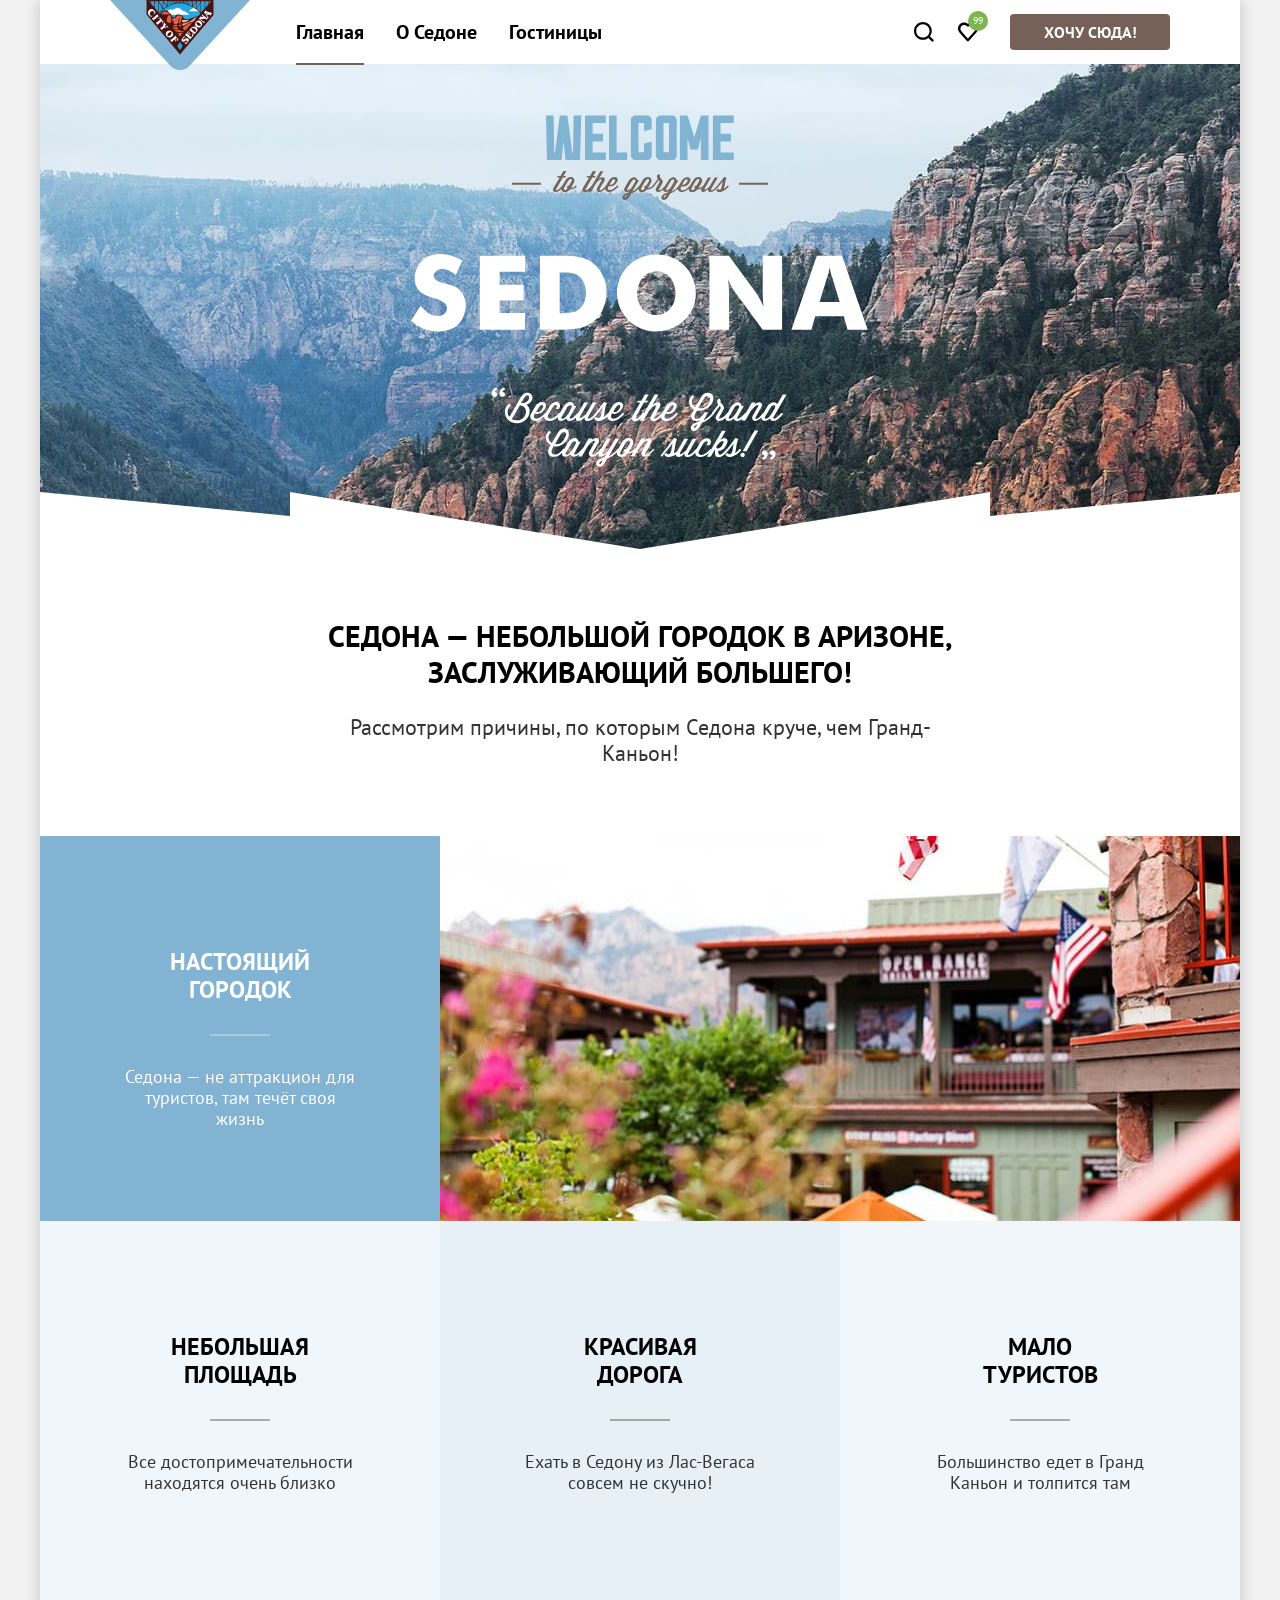
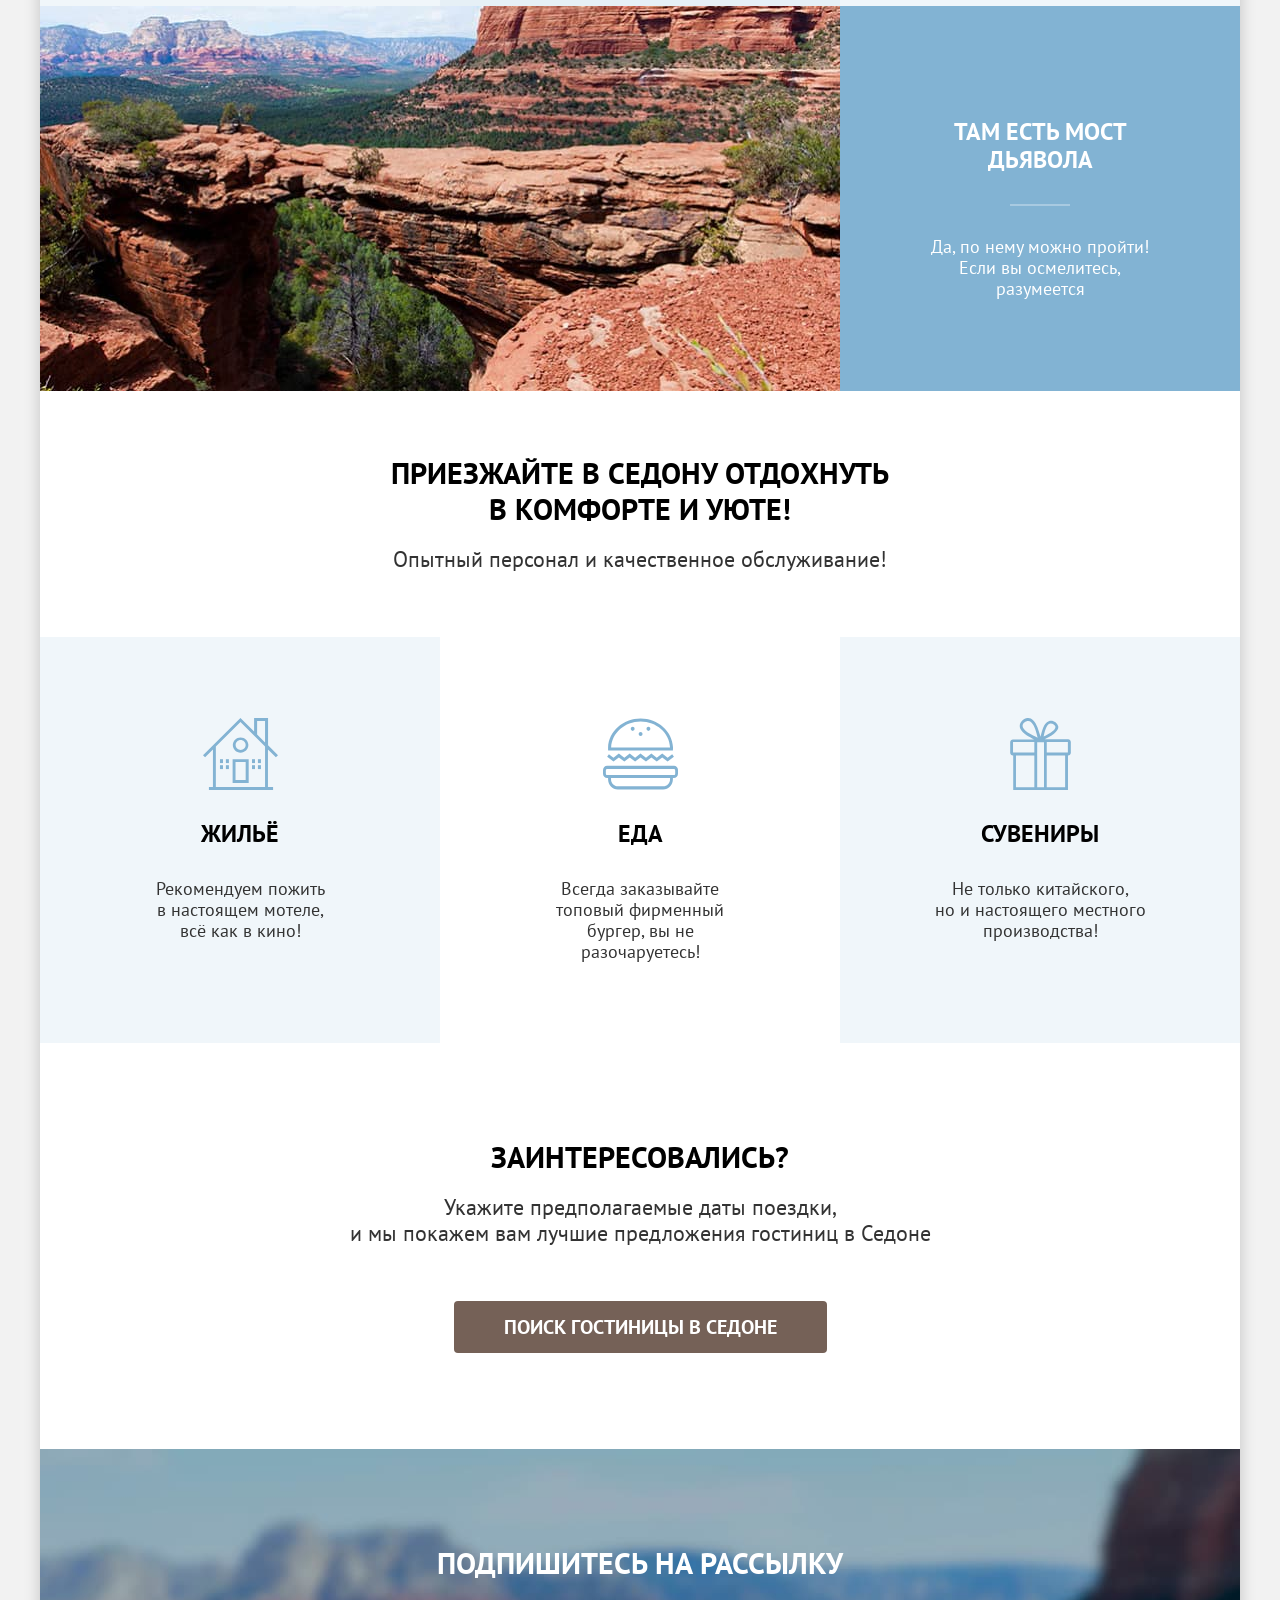
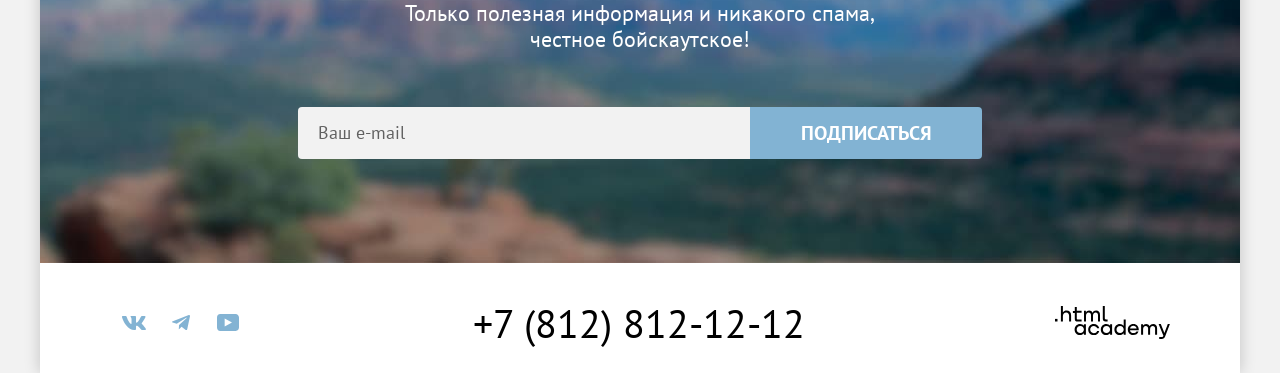
==== commit ea7f3011: "оформляет декоративные элементы" ====
--- a/index.html
+++ b/index.html
@@ -13,7 +13,7 @@
     <div class="page-container">
       <header class="page-header">
         <a href="index.html" class="logo" aria-current="page">
-          <img src="images/logo.svg" width="140" height="70" alt="Логотип Sedona." class="logo__img">
+          <img src="images/logo.svg" width="140" height="70" alt="Логотип Седоны." class="logo__img">
         </a>
 
         <nav class="navigation">
--- a/styles/style.css
+++ b/styles/style.css
@@ -266,6 +266,13 @@
   outline: none;
 }
 
+@supports not selector(:focus-visible) {
+  .navigation__button:focus {
+    background-color: #615048;
+    outline: none;
+  }
+}
+
 .navigation__button:active {
   background-color: #756157;
   color: rgba(255, 255, 255, .3);
@@ -280,7 +287,7 @@
   line-height: 120%;
   text-decoration: none;
   color: #000000;
-  transition: color .2s;
+  transition: color .2s, opacity .3s;
   outline: none;
 }
 
@@ -305,9 +312,26 @@
   right: 16px;
 }
 
+.navigation__link:focus-visible {
+  opacity: .6;
+}
+
+@supports not selector(:focus-visible) {
+  .navigation__link:focus {
+    opacity: .6;
+  }
+}
+
 .navigation__link:focus-visible:before {
   left: 16px;
   right: 16px;
+}
+
+@supports not selector(:focus-visible) {
+  .navigation__link:focus:before {
+    left: 16px;
+    right: 16px;
+  }
 }
 
 .navigation__link:active:not(.navigation__link_active) {
@@ -540,7 +564,12 @@
 
 .hotel-search__button:focus-visible {
   background-color: #615048;
-  outline: none;
+}
+
+@supports not selector(:focus-visible) {
+  .hotel-search__button:focus {
+    background-color: #615048;
+  }
 }
 
 .hotel-search__button:active {
@@ -614,7 +643,7 @@
   color: #ffffff;
   background-color: #82b3d3;
   border-radius: 0 4px 4px 0;
-   outline: none;
+  outline: none;
 }
 
 .subscribe__button:hover {
@@ -623,6 +652,12 @@
 
 .subscribe__button:focus-visible {
   background-color: #68A2CA;
+}
+
+@supports not selector(:focus-visible) {
+  .subscribe__button:focus {
+    background-color: #68A2CA;
+  }
 }
 
 .subscribe__button:active {
@@ -669,6 +704,12 @@
   background-color: #68A2CA;
 }
 
+@supports not selector(:focus-visible) {
+  .socials__link:focus {
+    background-color: #68A2CA;
+  }
+}
+
 .socials__link:active {
   background-color: rgba(104, 162, 202, .3);
 }
@@ -711,12 +752,18 @@
   color: #756157;
 }
 
+@supports not selector(:focus-visible) {
+  .contacts__phone:focus {
+    color: #756157;
+  }
+}
+
 .contacts__phone:active {
   color: rgba(117, 97, 87, .3);
 }
 
 .developer {
-  flex-basis: 115px;
+  flex-basis: 200px;
   min-height: 33px;
   display: flex;
   align-items: center;
@@ -725,7 +772,7 @@
   background-color: #000000;
   mask-image: url("../images/icons/developer.svg");
   mask-size: 115px 33px;
-  mask-position: center;
+  mask-position: right center;
   mask-repeat: no-repeat;
   outline: none;
   transition: background-color .3s;
@@ -819,6 +866,12 @@
   background-color: rgba(255, 255, 255, .3);
 }
 
+@supports not selector(:focus-visible) {
+  .breadcrumbs__link_home:focus {
+    background-color: rgba(255, 255, 255, .3);
+  }
+}
+
 .breadcrumbs__link_home:active {
   background-color: rgba(255, 255, 255, .7);
 }
@@ -829,6 +882,12 @@
 
 .breadcrumbs__link:not(.breadcrumbs__link_active):focus-visible {
   color: rgba(255, 255, 255, .3);
+}
+
+@supports not selector(:focus-visible) {
+  .breadcrumbs__link:not(.breadcrumbs__link_active):focus {
+    color: rgba(255, 255, 255, .3);
+  }
 }
 
 .breadcrumbs__link:not(.breadcrumbs__link_active):active {
@@ -906,6 +965,12 @@
 
 .filter__fieldset-item input:focus-visible {
   outline-color: #83B3D3;
+}
+
+@supports not selector(:focus-visible) {
+  .filter__fieldset-item input:focus {
+    outline-color: #83B3D3;
+  }
 }
 
 .filter__fieldset-label:active {
@@ -1038,6 +1103,12 @@
   background-color: #68A2CA;
 }
 
+@supports not selector(:focus-visible) {
+  .filter__button:focus {
+    background-color: #68A2CA;
+  }
+}
+
 .filter__button:active {
   background-color: #82b3d3;
   color: rgba(255, 255, 255, .3)
@@ -1059,6 +1130,13 @@
 .filter__button_reset:focus-visible {
   background-color: transparent;
   outline: 3px solid #83B3D3;
+}
+
+@supports not selector(:focus-visible) {
+  .filter__button_reset:focus {
+    background-color: transparent;
+    outline: 3px solid #83B3D3;
+  }
 }
 
 .filter__button_reset:active {
@@ -1111,6 +1189,12 @@
   border-color: #68a2ca;
 }
 
+@supports not selector(:focus-visible) {
+  .result__select:focus {
+    border-color: #68a2ca;
+  }
+}
+
 .result__select:active {
   border-color: rgba(104, 162, 202, .7);
 }
@@ -1216,6 +1300,12 @@
   opacity: .8;
 }
 
+@supports not selector(:focus-visible) {
+  .card__link:focus {
+    opacity: .8;
+  }
+}
+
 .card__link:active {
   opacity: .7;
 }
@@ -1266,6 +1356,12 @@
   background-color: #615048;
 }
 
+@supports not selector(:focus-visible) {
+  .card__more:focus {
+    background-color: #615048;
+  }
+}
+
 .card__more:active {
   background-color: #756157;
   color: rgba(255, 255, 255, .3);
@@ -1284,6 +1380,12 @@
   background-color: #68A2CA;
 }
 
+@supports not selector(:focus-visible) {
+  .button_favorites:focus {
+    background-color: #68A2CA;
+  }
+}
+
 .button_favorites:active {
   background-color: #82b3d3;
   color: rgba(255, 255, 255, .3)
@@ -1300,6 +1402,12 @@
 
 .button_in-favorites:focus-visible {
   background-color: #6C9E42;
+}
+
+@supports not selector(:focus-visible) {
+  .button_in-favorites:focus {
+    background-color: #6C9E42;
+  }
 }
 
 .button_in-favorites:active {
@@ -1402,6 +1510,12 @@
   background-color: #68A2CA;
 }
 
+@supports not selector(:focus-visible) {
+ .result__pagination-link:focus {
+    background-color: #68A2CA;
+  }
+}
+
 .result__pagination-link:active:not(.result__pagination-link_current):not(.result__pagination-link_dotted) {
   background-color: #82b3d3;
   color: rgba(255, 255, 255, .3)
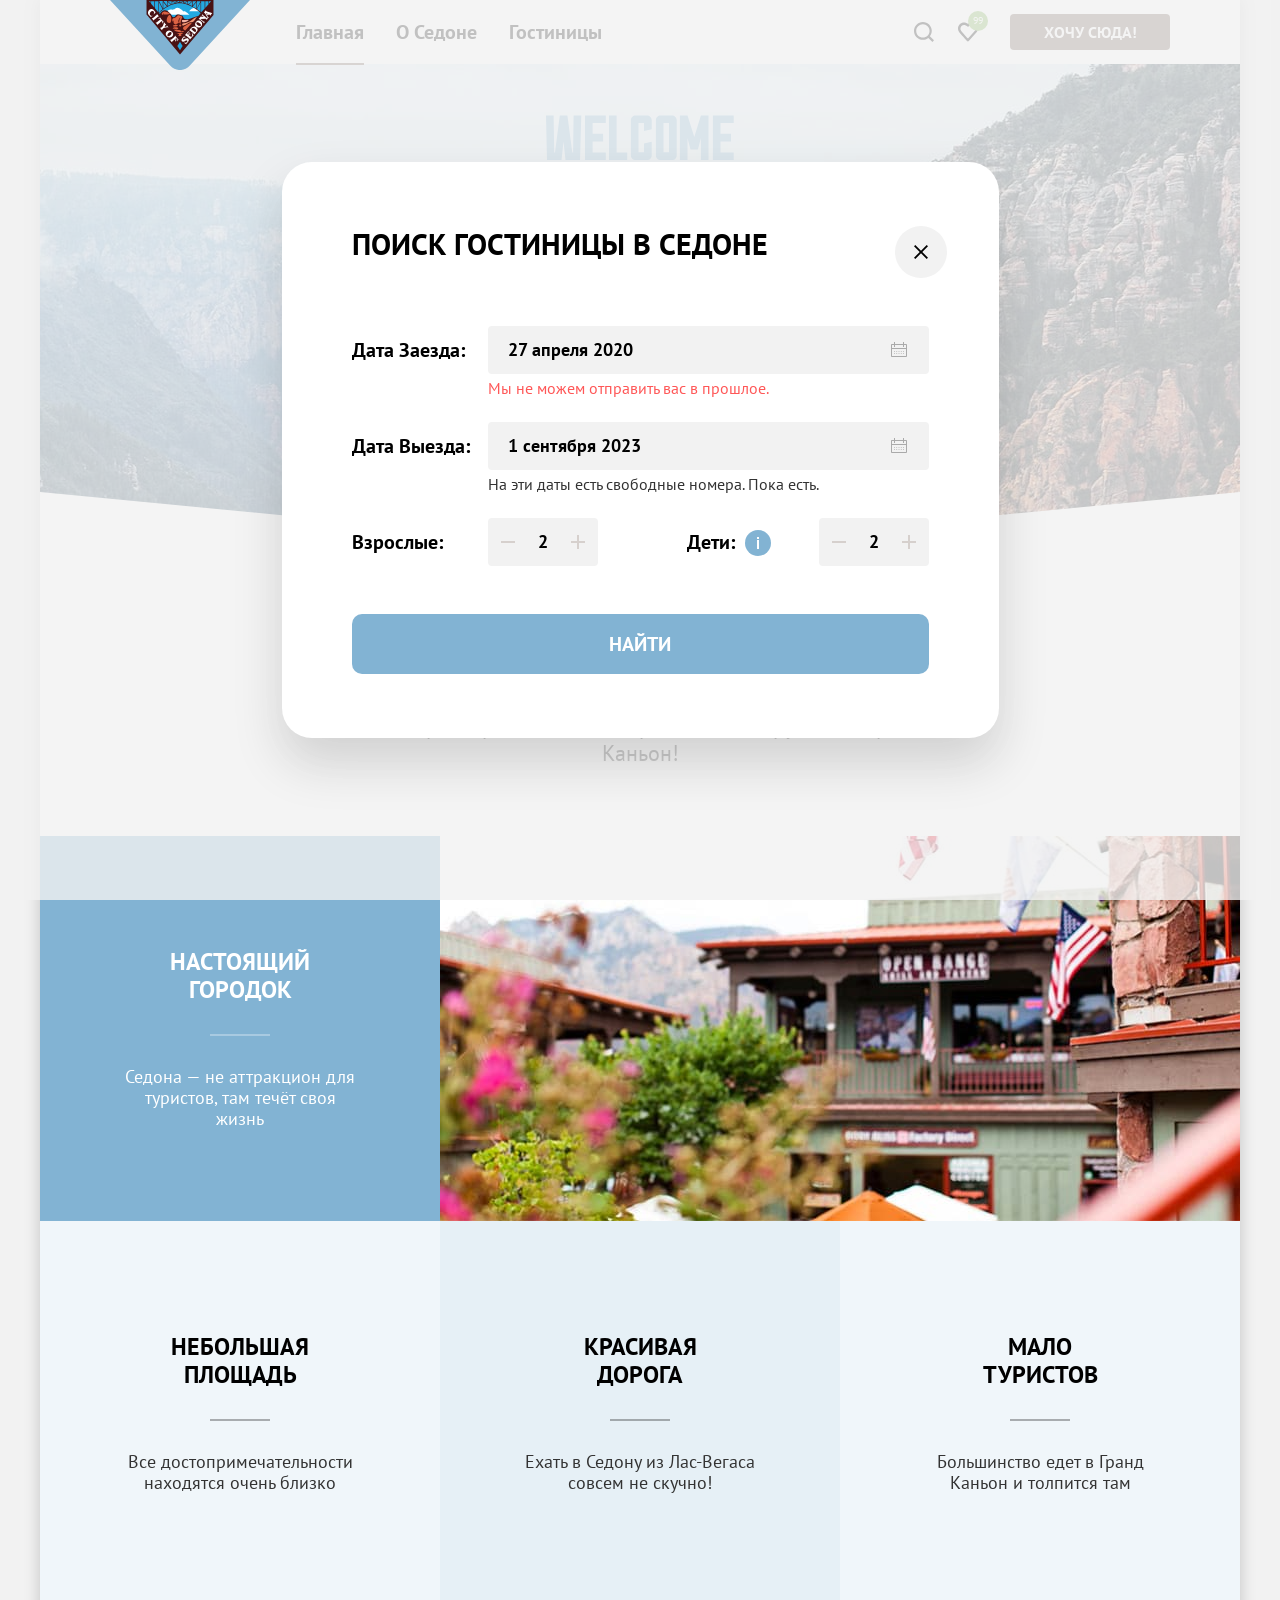
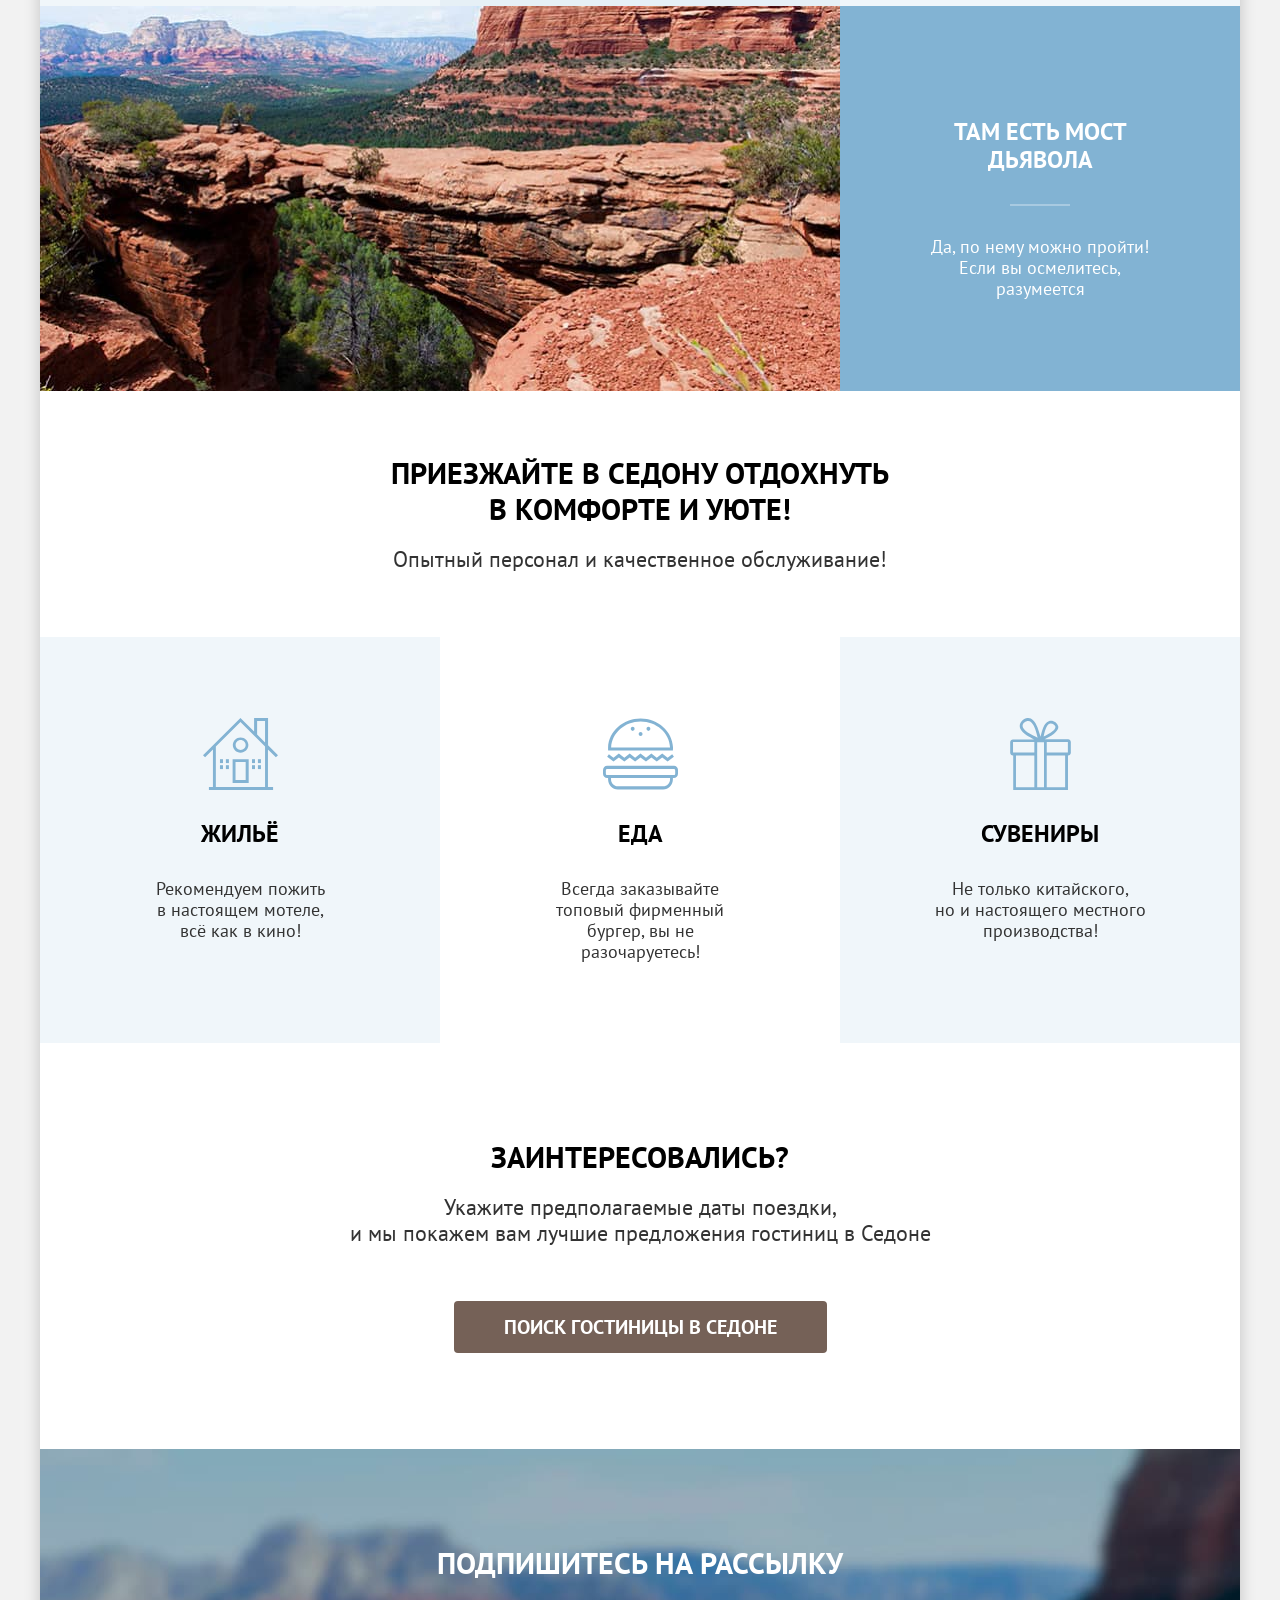
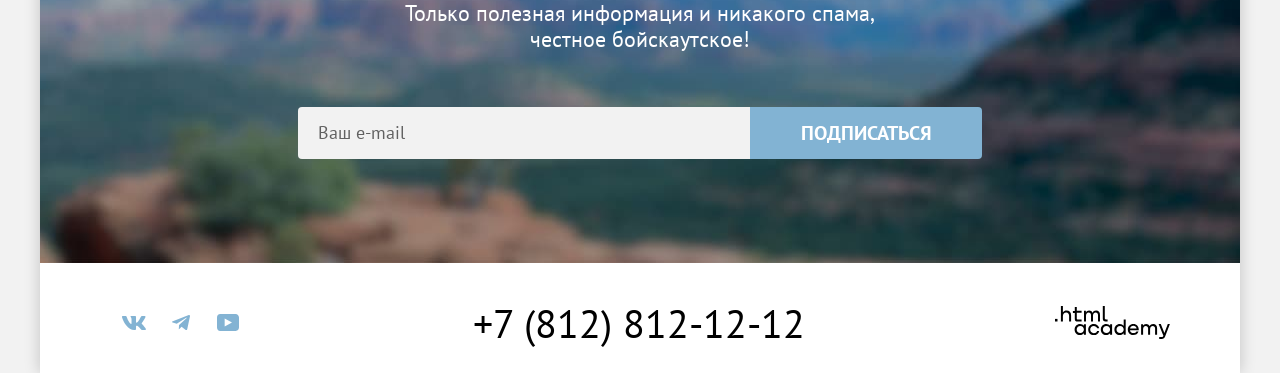
==== commit 7a660834: "попапы и формы" ====
--- a/index.html
+++ b/index.html
@@ -159,5 +159,83 @@
         </a>
       </footer>
     </div>
+
+    <div class="modal-wrapper modal-open">
+      <div class="modal">
+        <button class="modal__close" type="button">
+          <span class="visually-hidden">Закрыть модальное окно</span>
+          <svg width="14" height="14" viewBox="0 0 14 14" xmlns="http://www.w3.org/2000/svg">
+            <path d="M14 1.29231L12.7077 0L7 5.70769L1.29231 0L0 1.29231L5.70769 7L0 12.7077L1.29231 14L7 8.29231L12.7077 14L14 12.7077L8.29231 7L14 1.29231Z" />
+          </svg>
+        </button>
+        <section class="modal__inner">
+          <h2 class="title modal__title">Поиск гостиницы в Седоне</h2>
+          <form class="modal__form" action="https://echo.htmlacademy.ru" method="post">
+            <label class="modal__row">
+              <span class="modal__input-text">Дата заезда:</span>
+              <div class="modal__input-wrap">
+                <div class="modal__input-base">
+                  <input type="text" value="27 апреля 2020" name="start" placeholder="Укажите дату" class="modal__input">
+                  <button class="modal__date-btn" type="button">
+                    <span class="visually-hidden">Выбрать дату заезда</span>
+                  </button>
+                </div>
+                <span class="modal__input-info modal__input-info_warning">Мы не можем отправить вас в прошлое.</span>
+              </div>
+            </label>
+            <label class="modal__row">
+              <span class="modal__input-text">Дата выезда:</span>
+              <div class="modal__input-wrap">
+                <div class="modal__input-base">
+                  <input type="text" value="1 сентября 2023" name="end" placeholder="Укажите дату" class="modal__input">
+                  <button class="modal__date-btn" type="button">
+                    <span class="visually-hidden">Выбрать дату выезда</span>
+                  </button>
+                </div>
+                <span class="modal__input-info">На эти даты есть свободные номера. Пока есть.</span>
+              </div>
+            </label>
+            <label  class="modal__row modal__row_adult">
+              <span class="modal__input-text">Взрослые:</span>
+              <div class="modal__num-base">
+                <input type="number" value="2" name="adult" class="modal__input modal__input_num">
+                <button class="modal__num-btn modal__num-btn_decrease" type="button">
+                  <span class="visually-hidden">Уменьшить количество детей</span>
+                </button>
+                <button class="modal__num-btn modal__num-btn_increase" type="button">
+                  <span class="visually-hidden">Увеличить количество детей</span>
+                </button>
+              </div>
+            </label>
+            <label  class="modal__row modal__row_child">
+              <div class="modal__input-text modal__input-text_child">
+                <span>Дети:</span>
+                <span class="tooltip">
+                  <button class="tooltip-toggle" type="button" aria-labelledby="tooltip-label-date">
+                    <svg width="2" height="12" viewBox="0 0 2 12" fill="none" xmlns="http://www.w3.org/2000/svg">
+                      <path fill-rule="evenodd" clip-rule="evenodd" d="M0 0H2V2H0V0ZM2 12H0V3H2V12Z" fill="white" />
+                    </svg>
+                  </button>
+                  <span class="tooltip-text" role="tooltip" id="tooltip-label-date">
+                    Укажите количество детей, которые будут c вами, возраст которых от 6 до 18 лет. Дети до 6 лет размещаются бесплатно.
+                  </span>
+                </span>
+              </div>
+              <div class="modal__num-base">
+                <input type="number" value="2" name="child" class="modal__input modal__input_num">
+                <button class="modal__num-btn modal__num-btn_decrease" type="button">
+                  <span class="visually-hidden">Уменьшить количество детей</span>
+                </button>
+                <button class="modal__num-btn modal__num-btn_increase" type="button">
+                  <span class="visually-hidden">Увеличить количество детей</span>
+                </button>
+              </div>
+            </label>
+            <button class="modal__button button" type="submit">Найти</button>
+          </form>
+        </section>
+      </div>
+    </div>
+
   </body>
 </html>
--- a/styles/style.css
+++ b/styles/style.css
@@ -990,7 +990,14 @@
   border: none;
   background-color: #f2f2f2;
   outline: 3px solid transparent;
+  -moz-appearance: textfield;
   transition: background-color .3s, outline-color .3s;
+}
+
+.filter__input::-webkit-outer-spin-button,
+.filter__input::-webkit-inner-spin-button {
+  appearance: textfield;
+  -webkit-appearance: none;
 }
 
 .filter__input:hover {
@@ -1520,3 +1527,413 @@
   background-color: #82b3d3;
   color: rgba(255, 255, 255, .3)
 }
+
+.modal-wrapper {
+  position: fixed;
+  top: 0;
+  left: 0;
+  width: 100%;
+  height: 100%;
+  background-color: rgba(242, 242, 242, 0.8);
+  display: none;
+}
+
+.modal-open {
+  display: flex;
+}
+
+.modal {
+  position: relative;
+  margin: auto;
+  width: 717px;
+  min-height: 576px;
+  border-radius: 30px;
+  padding: 64px 70px;
+  box-shadow: 0 25px 50px 0 rgba(0, 0, 0, 0.15);
+  background-color: #ffffff;
+}
+
+.modal__title {
+  max-width: 500px;
+  margin-bottom: 64px;
+}
+
+.modal__close {
+  position: absolute;
+  top: 64px;
+  right: 52px;
+  width: 52px;
+  height: 52px;
+  border-radius: 50%;
+  padding: 0;
+  border: 0;
+  display: flex;
+  justify-content: center;
+  align-items: center;
+  cursor: pointer;
+  background-color: #f2f2f2;
+  outline: 3px solid transparent;
+}
+
+.modal__close svg{
+  margin-left: 1px;
+  fill: #000000;
+}
+
+.modal__close:hover {
+  background-color: #e6e6e6;
+}
+
+.modal__close:focus-visible {
+  outline-color:#82B3D3;
+}
+
+@supports not selector(:focus-visible) {
+  .modal__close:focus {
+    outline-color:#82B3D3;
+  }
+}
+
+.modal__close:active svg {
+  outline-color: transparent;
+  fill: rgb(0, 0, 0, .3);
+}
+
+.modal__form {
+  display: grid;
+  grid-template-columns: 1fr 242px;
+  gap: 23px;
+}
+
+.modal__row {
+  display: flex;
+  row-gap: 10px;
+  grid-column: 1/-1;
+}
+
+.modal__input-wrap {
+  display: flex;
+  flex-wrap: wrap;
+  gap: 4px;
+}
+
+.modal__row:last-of-type {
+  margin-bottom: 25px;
+}
+
+.modal__row_adult {
+  grid-column: 1/2;
+  align-self: start;
+}
+
+.modal__row_child {
+  grid-column: 2/3;
+  justify-content: space-between;
+}
+
+.modal__input-text {
+  width: 136px;
+  flex-shrink: 0;
+  padding-top: 12px;
+  font-weight: 700;
+  font-size: 20px;
+  line-height: 120%;
+  text-transform: capitalize;
+  color: #000000;
+}
+
+.modal__input-base {
+  position: relative;
+  min-width: 0;
+  width: 100%;
+  flex-grow: 1;
+}
+
+.modal__input {
+  min-width: 0;
+  width: 100%;
+  padding: 12px 60px 12px 20px;
+  font-family: inherit;
+  font-size: inherit;
+  line-height: 133%;
+  font-weight: 700;
+  color: #000000;
+  background-color: #f2f2f2;
+  border: none;
+  border-radius: 4px;
+  outline: 3px solid transparent;
+  transition: background-color .3s, outline-color .3s;
+}
+
+.modal__input:placeholder{
+  font-weight: 700;
+  font-size: 18px;
+  line-height: 133%;
+  font-family: inherit;
+  color: rgb(0, 0, 0, .6);
+}
+
+.modal__input_num {
+  -moz-appearance: textfield;
+  width: 100%;
+  padding: 12px 40px 12px 40px;
+  text-align: center;
+  background-image: none;
+}
+
+.modal__input_num::-webkit-outer-spin-button,
+.modal__input_num::-webkit-inner-spin-button {
+  appearance: textfield;
+  -webkit-appearance: none;
+}
+
+.modal__num-base {
+  position: relative;
+  width: 110px;
+  flex-grow: 0;
+}
+
+.modal__num-btn {
+  position: absolute;
+  top: 50%;
+  transform: translateY(-50%);
+  height: 20px;
+  width: 20px;
+  padding: 0;
+  border: none;
+  background-color: transparent;
+  cursor: pointer;
+  outline: 3px solid transparent;
+  border-radius: 4px;
+  transition: opacity .3s outline .3s;
+}
+
+.modal__input-text_child {
+  width: auto;
+}
+
+.modal__num-btn_decrease {
+  left: 10px;
+}
+
+.modal__num-btn_decrease::before{
+  content: "";
+  position: absolute;
+  top: 50%;
+  left: 50%;
+  transform: translate(-50%, -50%);
+  width: 14px;
+  height: 2px;
+  background-color: #d6d0cd;
+  transition: background-color .3s;
+}
+
+.modal__num-btn_increase {
+  right: 10px;
+}
+
+.modal__num-btn_increase::before{
+  content: "";
+  position: absolute;
+  top: 50%;
+  left: 50%;
+  transform: translate(-50%, -50%);
+  width: 14px;
+  height: 2px;
+  background-color: #d6d0cd;
+  transition: background-color .3s;
+}
+
+.modal__num-btn_increase::after{
+  content: "";
+  position: absolute;
+  top: 50%;
+  left: 50%;
+  transform: translate(-50%, -50%) rotate(90deg);
+  width: 14px;
+  height: 2px;
+  background-color: #d6d0cd;
+  transition: background-color .3s;
+}
+
+
+
+.modal__num-btn:hover::after, .modal__num-btn:hover::before {
+  background-color: #000000;
+}
+
+.modal__num-btn:focus-visible {
+  outline-color:#82B3D3;
+}
+
+@supports not selector(:focus-visible) {
+  .modal__num-btn:focus {
+    outline-color:#82B3D3;
+  }
+}
+
+.modal__num-btn:focus-visible::after, .modal__num-btn:focus-visible::before {
+  background-color: #000000;
+}
+
+@supports not selector(:focus-visible) {
+  .modal__num-btn:focus::after, .modal__num-btn:focus::before {
+    background-color: #000000;
+  }
+}
+
+.modal__num-btn:active {
+  outline-color: transparent;
+}
+
+.modal__num-btn:active::after, .modal__num-btn:active::before {
+  background-color: #d6d0cd;
+}
+
+
+.modal__input:hover {
+  background-color: #e6e6e6;
+}
+
+.modal__input:focus {
+  outline-color:#83B3D3;
+}
+
+.modal__input-info {
+  width: 100%;
+  min-height: 21px;
+  font-size: 16px;
+  line-height: 131%;
+  color: #333333;
+}
+
+.modal__input-info_warning {
+  color: #ff5757;
+}
+
+.modal__date-btn {
+  position: absolute;
+  top: 0;
+  right: 0;
+  height: 100%;
+  width: 60px;
+  padding: 0;
+  border: none;
+  outline: none;
+  cursor: pointer;
+  background-image: url("../images/icons/date.svg");
+  background-position: 22px center;
+  background-size: 16px 15px;
+  background-repeat: no-repeat;
+  background-color: transparent;
+  transition: opacity .3s;
+}
+
+.modal__date-btn:hover {
+  opacity: .5;
+}
+
+.modal__date-btn:focus-visible {
+  opacity: .5;
+  outline-color:#83B3D3;
+}
+
+@supports not selector(:focus-visible) {
+  .modal__date-btn:focus {
+    opacity: .5;
+    outline-color:#83B3D3;
+  }
+}
+
+.modal__date-btn:active {
+  opacity: .9;
+}
+
+.modal__button {
+  grid-column: 1/-1;
+  padding: 18px 77px;
+  min-height: 60px;
+  font-size: 20px;
+  line-height: 120%;
+  color: #ffffff;
+  background-color: #82b3d3;
+  outline: none;
+  border-radius: 10px;
+}
+
+.modal__button:hover {
+  background-color: #68A2CA;
+}
+
+.modal__button:focus-visible {
+  background-color: #68A2CA;
+}
+
+@supports not selector(:focus-visible) {
+  .modal__button:focus {
+    background-color: #68A2CA;
+  }
+}
+
+.modal__button:active {
+  background-color: #82b3d3;
+  color: rgba(255, 255, 255, .3)
+}
+
+.modal__input-text_child {
+  display: flex;
+  gap: 10px;
+}
+
+.tooltip {
+  position: relative;
+}
+
+.tooltip-text {
+  position:absolute;
+  top: calc(100% + 6px);
+  left: 50%;
+  transform: translateX(-50%);
+  width: 256px;
+  padding: 15px 18px 18px 22px;
+  background-color: #333333;
+  color: #ffffff;
+  font-weight: 400;
+  font-size: 16px;
+  line-height: 125%;
+  box-shadow: 0 15px 30px 0 rgba(0, 0, 0, .3);
+  border-radius: 10px;
+  text-transform: none;
+  display: none;
+}
+
+.tooltip-toggle:hover + .tooltip-text,
+.tooltip-toggle:focus + .tooltip-text {
+  display: block;
+}
+
+.tooltip-toggle {
+  width: 26px;
+  height: 26px;
+  padding: 0;
+  border-radius: 50%;
+  background-color: #82b3d3;
+  border: none;
+  outline: none;
+  display: flex;
+  justify-content: center;
+  align-items: center;
+}
+
+.tooltip-text:after {
+  content:'';
+  background-image: url("../images/icons/triangle.svg");
+  width: 19px;
+  height: 9px;
+  position:absolute;
+  bottom: 100%;
+  left:0;
+  right:0;
+  margin-left: auto;
+  margin-right: auto;
+}
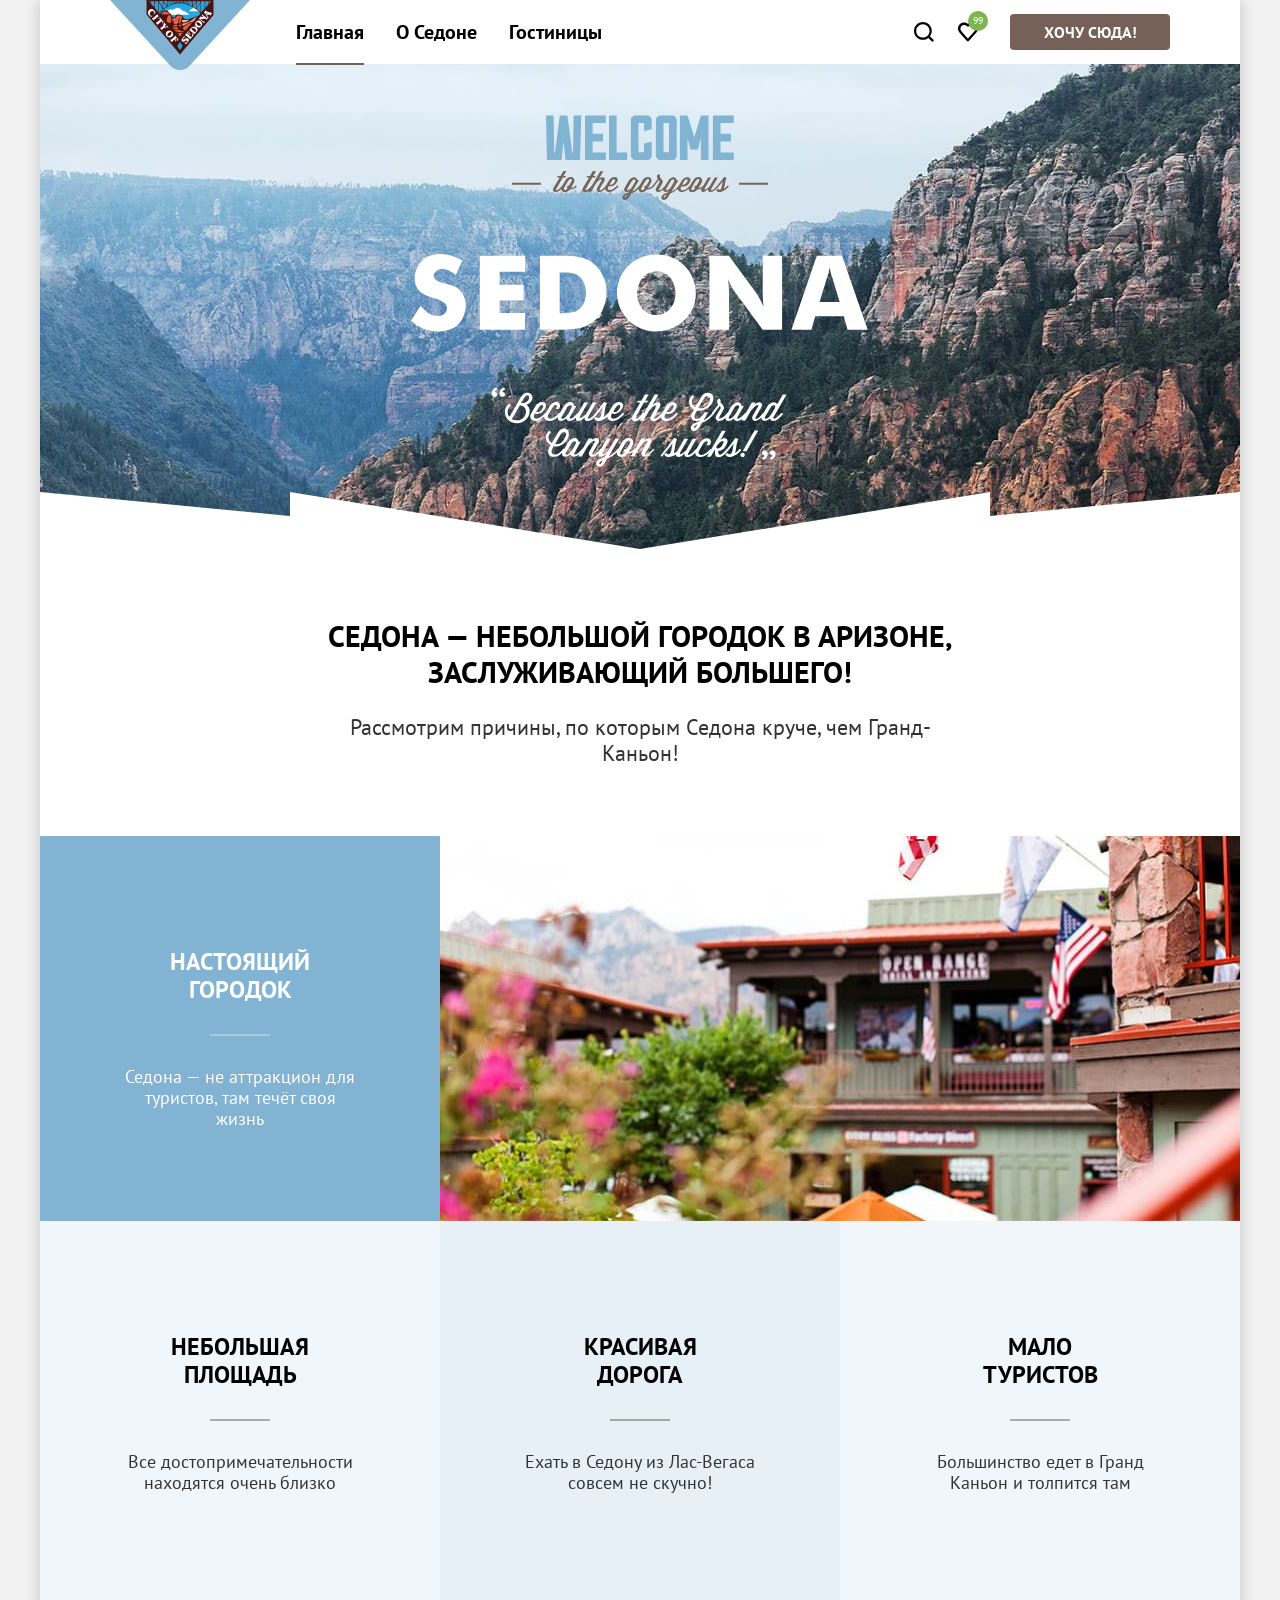
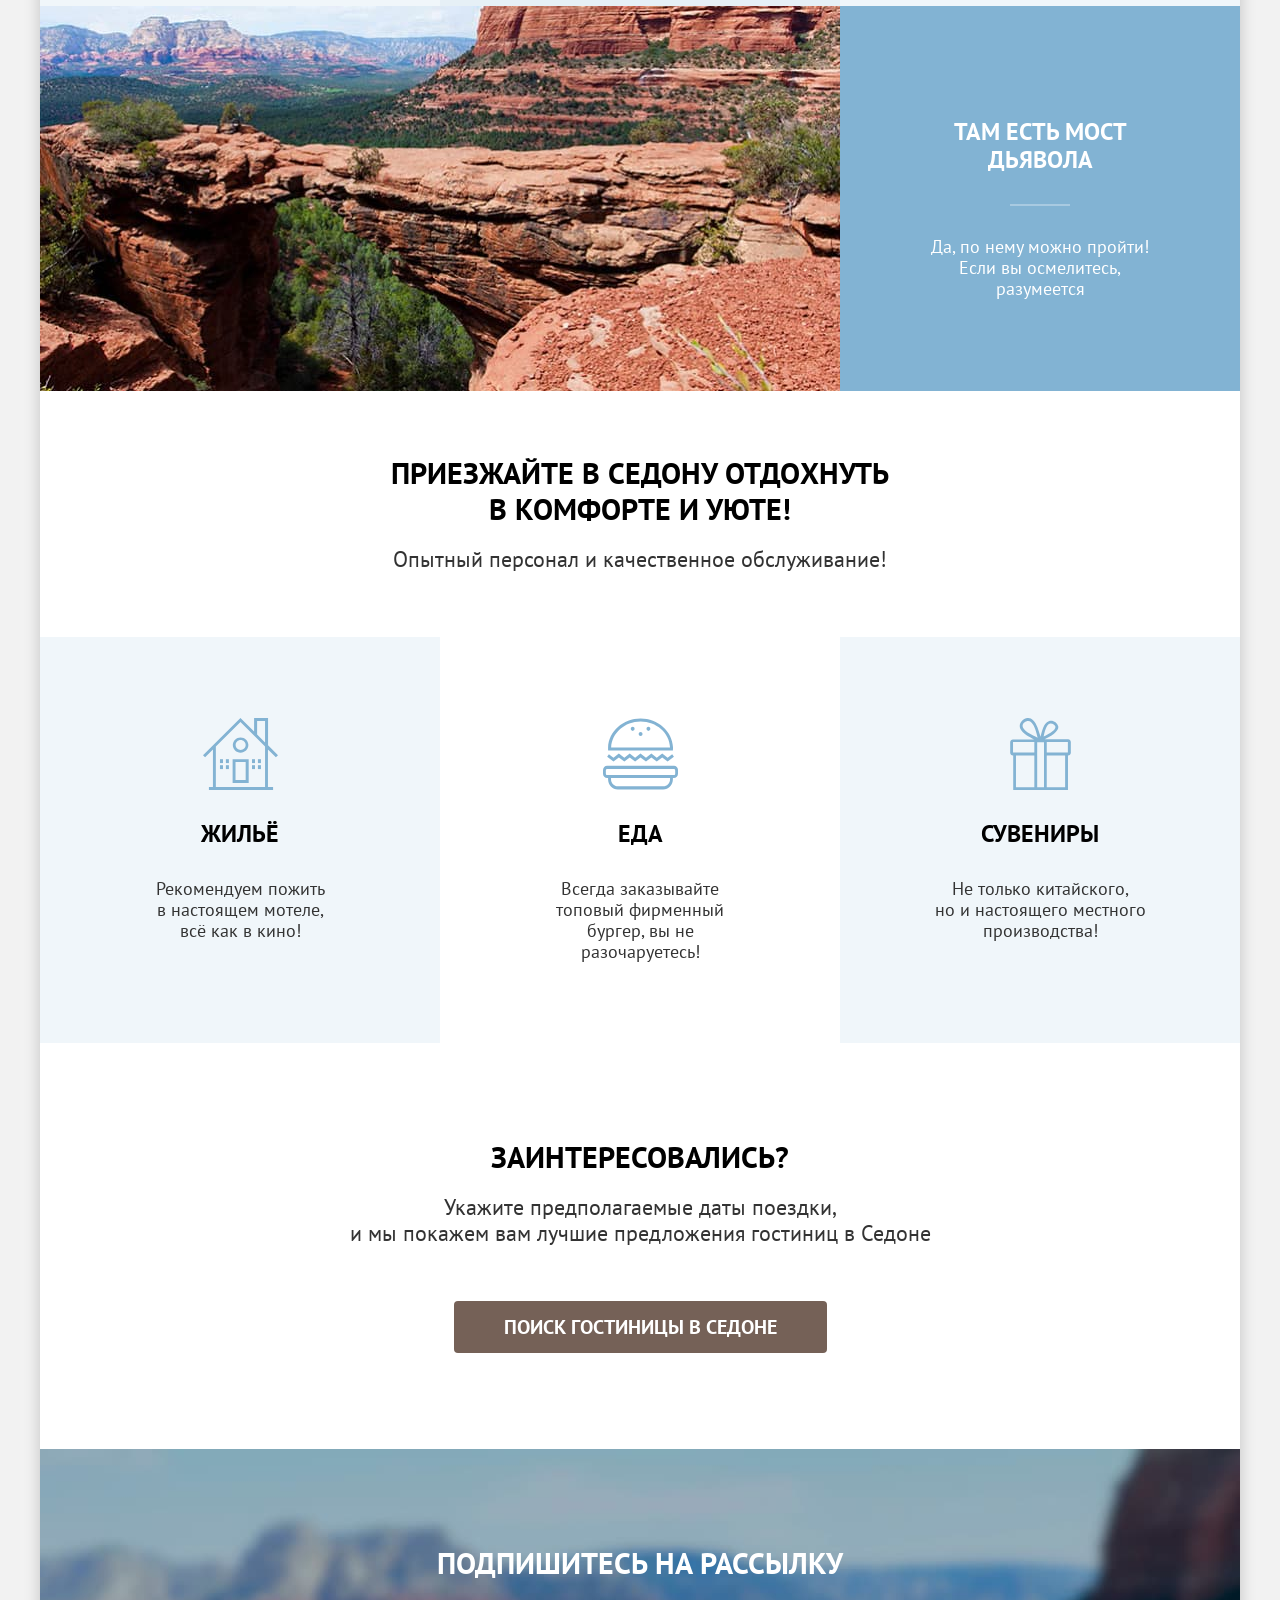
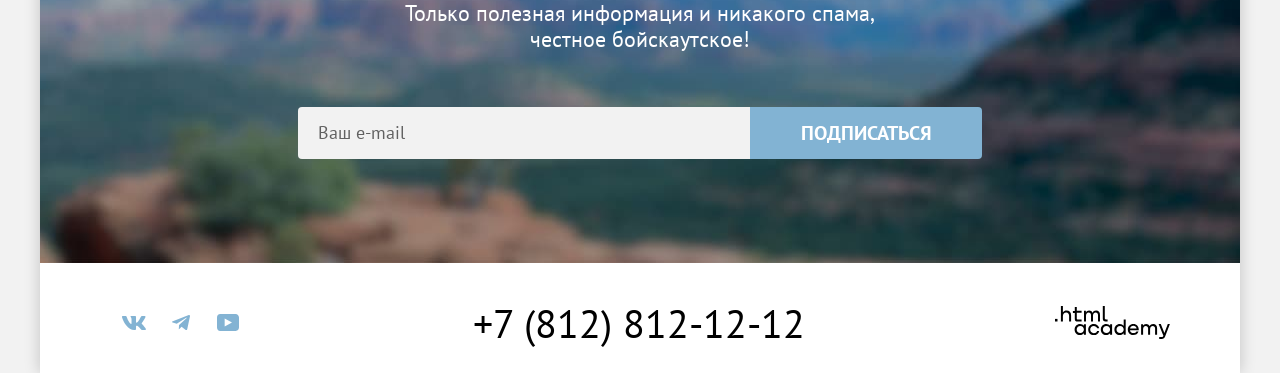
==== commit 5d1f1cf2: "добавляет javascript" ====
--- a/index.html
+++ b/index.html
@@ -160,7 +160,7 @@
       </footer>
     </div>
 
-    <div class="modal-wrapper modal-open">
+    <div class="modal-wrapper modal-close">
       <div class="modal">
         <button class="modal__close" type="button">
           <span class="visually-hidden">Закрыть модальное окно</span>
@@ -207,10 +207,10 @@
                 </button>
               </div>
             </label>
-            <label  class="modal__row modal__row_child">
+            <div class="modal__row modal__row_child">
               <div class="modal__input-text modal__input-text_child">
-                <span>Дети:</span>
-                <span class="tooltip">
+                <label for="">Дети:</label>
+                <div class="tooltip">
                   <button class="tooltip-toggle" type="button" aria-labelledby="tooltip-label-date">
                     <svg width="2" height="12" viewBox="0 0 2 12" fill="none" xmlns="http://www.w3.org/2000/svg">
                       <path fill-rule="evenodd" clip-rule="evenodd" d="M0 0H2V2H0V0ZM2 12H0V3H2V12Z" fill="white" />
@@ -219,10 +219,10 @@
                   <span class="tooltip-text" role="tooltip" id="tooltip-label-date">
                     Укажите количество детей, которые будут c вами, возраст которых от 6 до 18 лет. Дети до 6 лет размещаются бесплатно.
                   </span>
-                </span>
+                </div>
               </div>
               <div class="modal__num-base">
-                <input type="number" value="2" name="child" class="modal__input modal__input_num">
+                <input type="number" value="2" name="child" id="inputChild" class="modal__input modal__input_num">
                 <button class="modal__num-btn modal__num-btn_decrease" type="button">
                   <span class="visually-hidden">Уменьшить количество детей</span>
                 </button>
@@ -230,12 +230,13 @@
                   <span class="visually-hidden">Увеличить количество детей</span>
                 </button>
               </div>
-            </label>
+            </div>
             <button class="modal__button button" type="submit">Найти</button>
           </form>
         </section>
       </div>
     </div>
 
+    <script src="scripts/main.js"></script>
   </body>
 </html>
--- a/styles/style.css
+++ b/styles/style.css
@@ -1535,11 +1535,13 @@
   width: 100%;
   height: 100%;
   background-color: rgba(242, 242, 242, 0.8);
+  display: flex;
+  z-index: 2;
+  overflow: hidden;
+}
+
+.modal-close {
   display: none;
-}
-
-.modal-open {
-  display: flex;
 }
 
 .modal {
@@ -1586,6 +1588,7 @@
 
 .modal__close:focus-visible {
   outline-color:#82B3D3;
+  background-color: #e6e6e6;
 }
 
 @supports not selector(:focus-visible) {
@@ -1892,7 +1895,7 @@
 .tooltip-text {
   position:absolute;
   top: calc(100% + 6px);
-  left: 50%;
+  left: -10000px;
   transform: translateX(-50%);
   width: 256px;
   padding: 15px 18px 18px 22px;
@@ -1904,12 +1907,14 @@
   box-shadow: 0 15px 30px 0 rgba(0, 0, 0, .3);
   border-radius: 10px;
   text-transform: none;
-  display: none;
+  opacity: 0;
+  transition: opacity .3s;
 }
 
 .tooltip-toggle:hover + .tooltip-text,
 .tooltip-toggle:focus + .tooltip-text {
-  display: block;
+  opacity: 1;
+  left: 50%;
 }
 
 .tooltip-toggle {
@@ -1923,17 +1928,18 @@
   display: flex;
   justify-content: center;
   align-items: center;
+  cursor: pointer;
 }
 
 .tooltip-text:after {
   content:'';
-  background-image: url("../images/icons/triangle.svg");
-  width: 19px;
-  height: 9px;
   position:absolute;
   bottom: 100%;
   left:0;
   right:0;
   margin-left: auto;
   margin-right: auto;
-}
+  width: 19px;
+  height: 9px;
+  background-image: url("../images/icons/triangle.svg");
+}
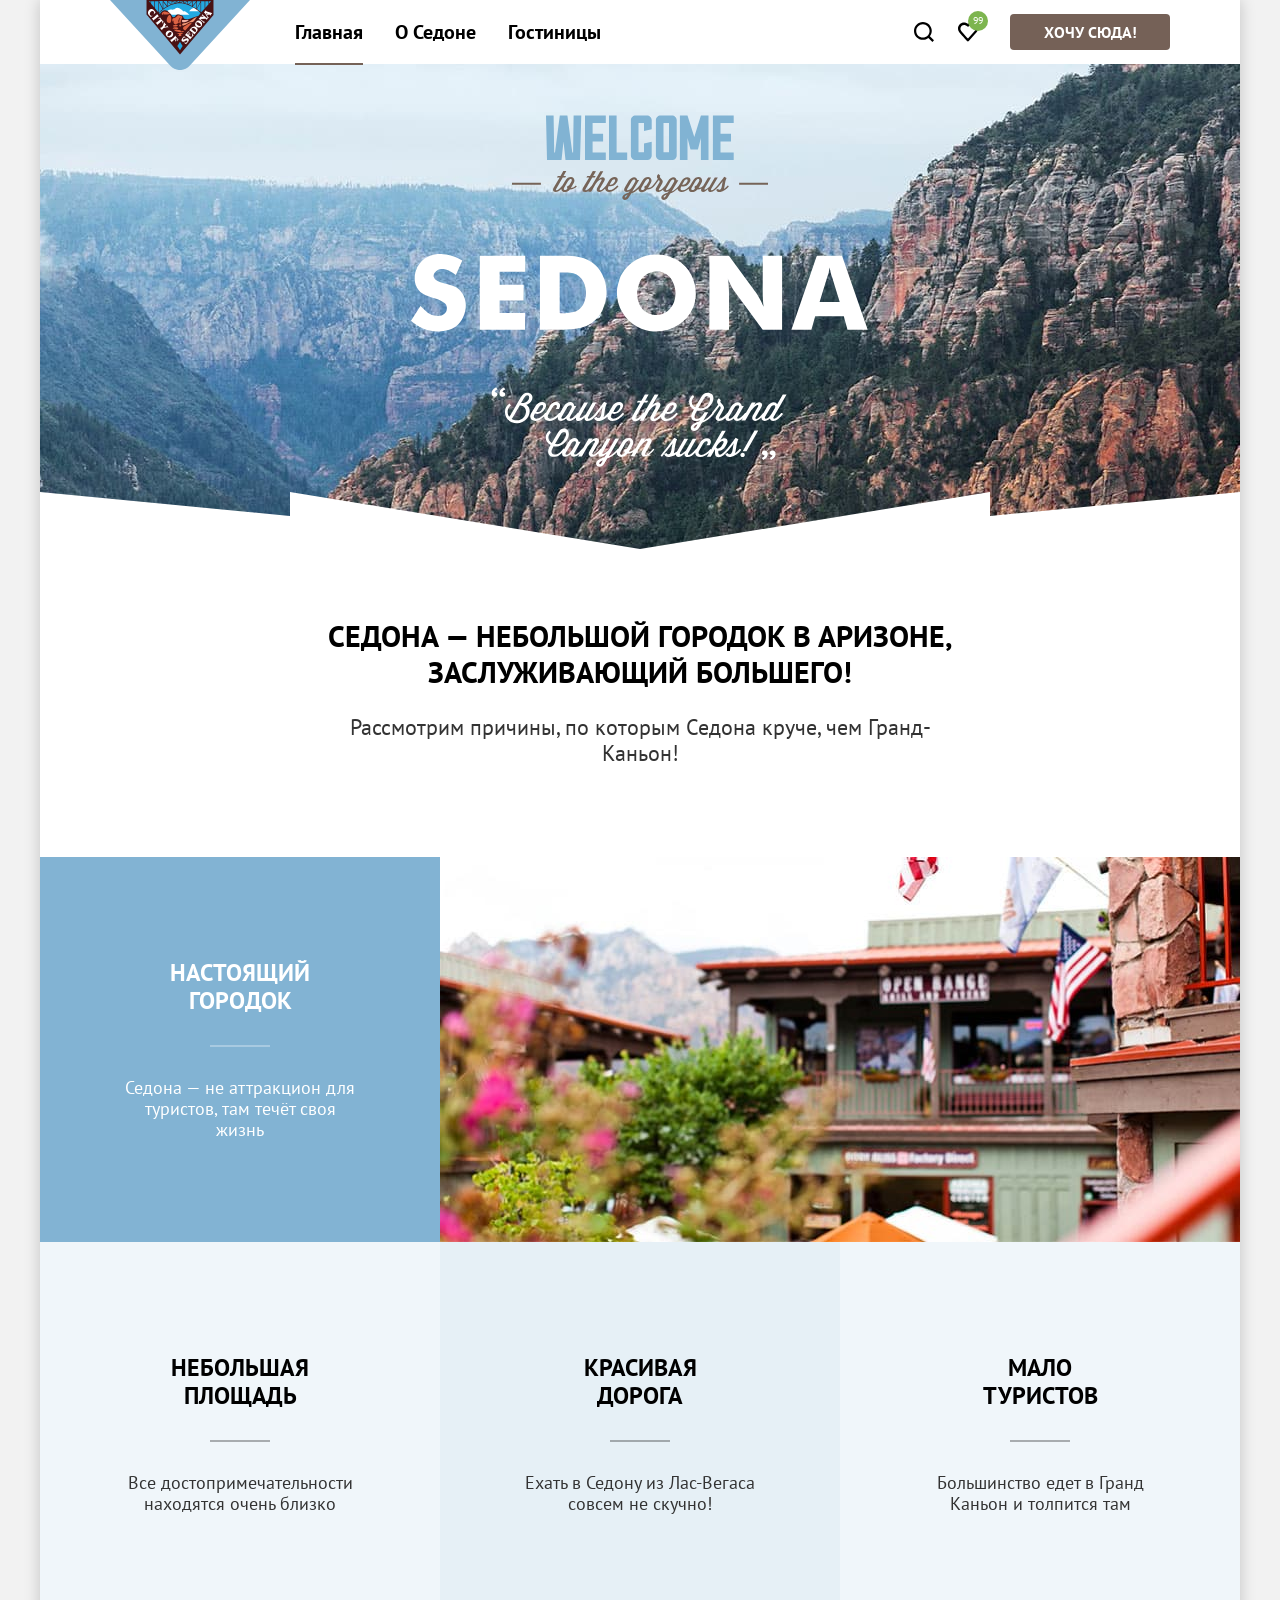
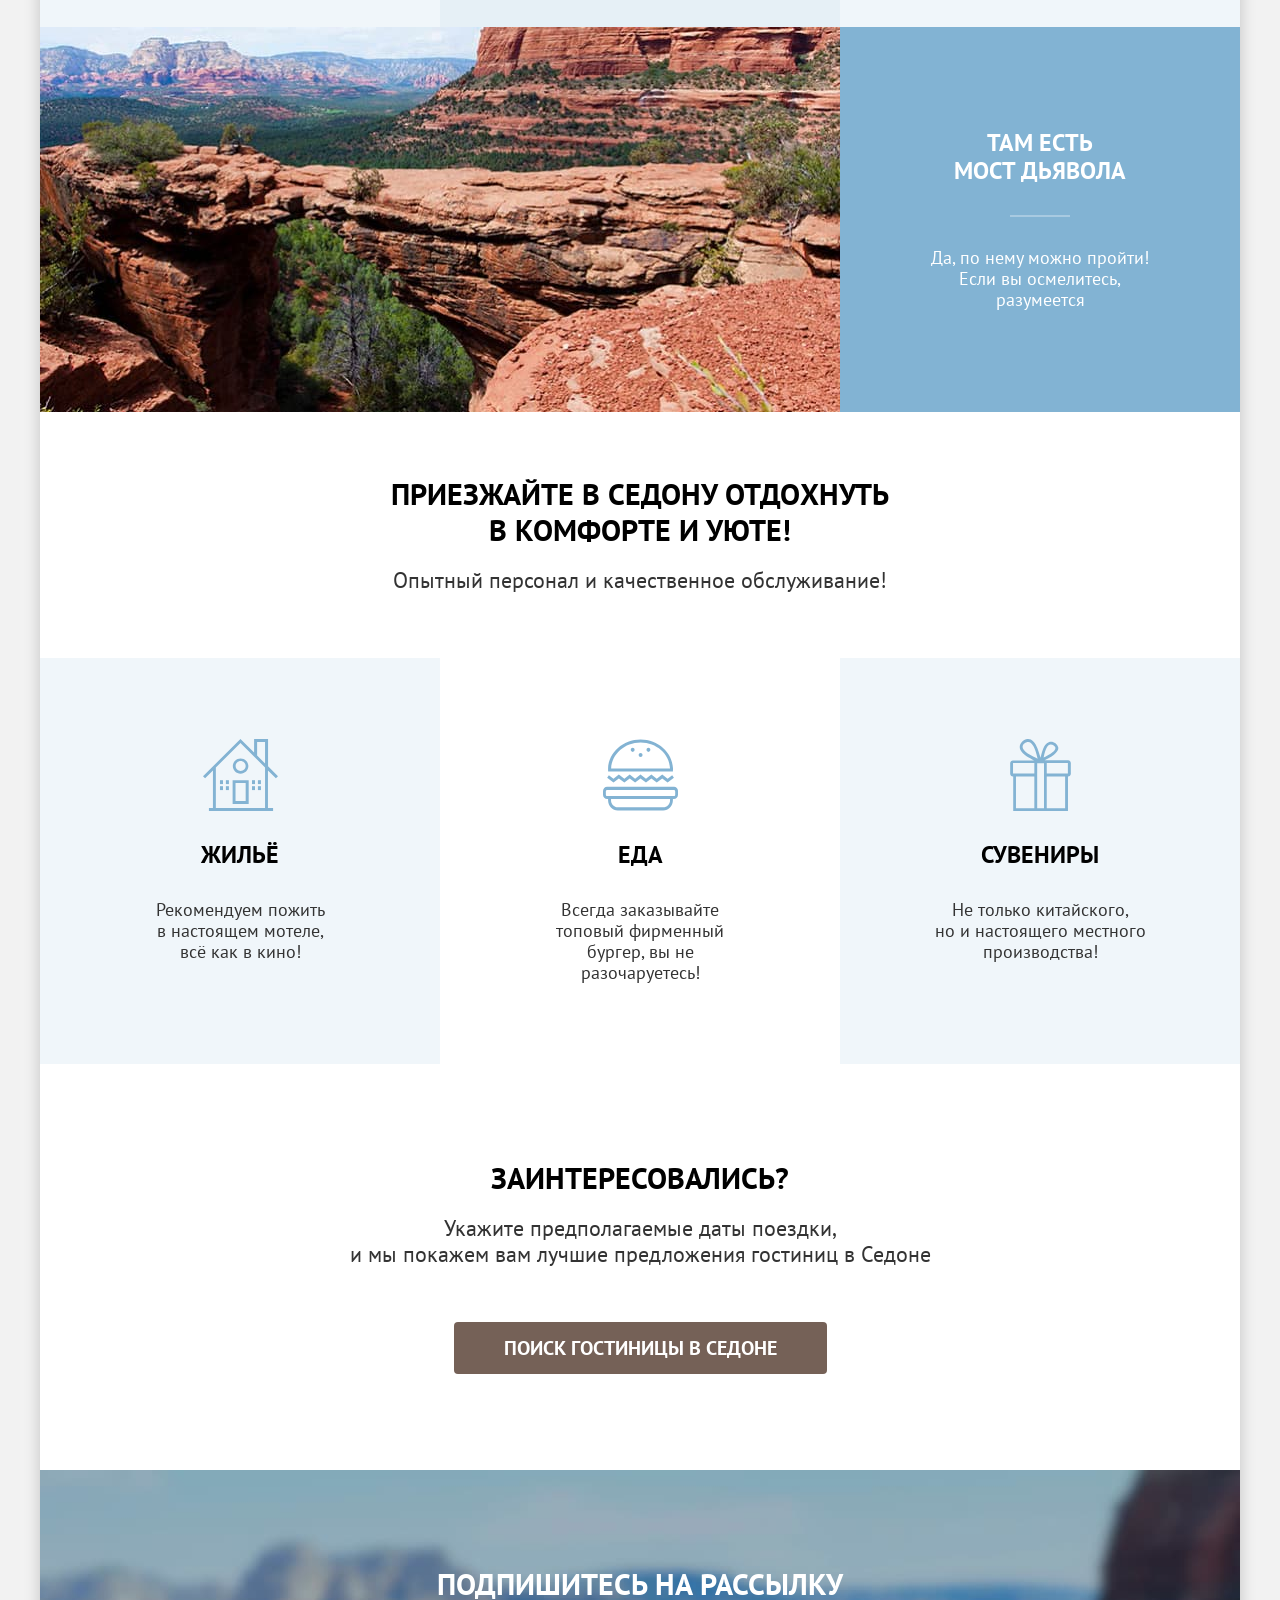
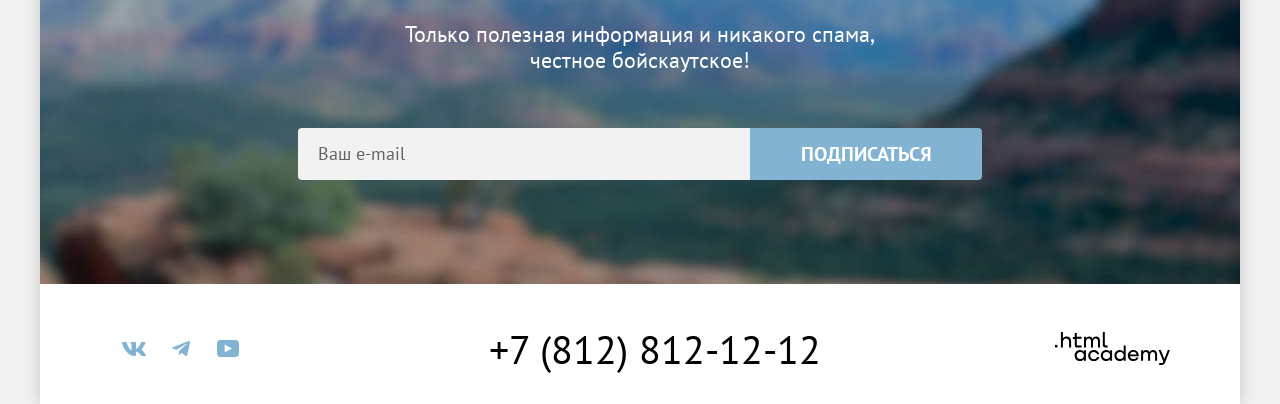
==== commit 08725867: "pixel perfect" ====
--- a/index.html
+++ b/index.html
@@ -12,45 +12,45 @@
   <body>
     <div class="page-container">
       <header class="page-header">
-        <a href="index.html" class="logo" aria-current="page">
-          <img src="images/logo.svg" width="140" height="70" alt="Логотип Седоны." class="logo__img">
+        <a class="logo" href="index.html">
+          <img class="logo__img" src="images/logo.svg" width="140" height="70" alt="Логотип Седоны.">
         </a>
 
         <nav class="navigation">
           <ul class="navigation__list">
             <li class="navigation__item">
-              <a class="navigation__link navigation__link_active" aria-current="page">Главная</a>
+              <a class="navigation__link navigation__link_active" href="#" aria-current="page">Главная</a>
             </li>
             <li class="navigation__item">
-              <a href="#" class="navigation__link">О Седоне</a>
+              <a class="navigation__link" href="#">О Седоне</a>
             </li>
             <li class="navigation__item">
-              <a href="catalog.html" class="navigation__link">Гостиницы</a>
+              <a class="navigation__link" href="catalog.html">Гостиницы</a>
             </li>
           </ul>
 
           <ul class="navigation__controls">
             <li class="navigation__control">
-              <a href="#" class="navigation__icon icon icon_search">
+              <a class="navigation__icon icon icon_search" href="#">
                 <span class="visually-hidden">Поиск</span>
               </a>
             </li>
             <li class="navigation__control">
-              <a href="#" class="navigation__icon icon icon_favourites">
+              <a class="navigation__icon icon icon_favourites" href="#">
                 <span class="visually-hidden">Отелей в избранном</span>
                 <span class="icon_favourites-count">99</span>
               </a>
             </li>
           </ul>
 
-          <a href="#" class="navigation__button button">Хочу сюда!</a>
+          <a class="navigation__button button" href="#">Хочу сюда!</a>
         </nav>
       </header>
 
       <main class="page-main">
         <section class="hero">
           <h1 class="visually-hidden">Сайт города Седона</h1>
-          <img src="images/hero-welcome.svg" width="458" height="352" alt="Welcome to the gorgeous Sedona. 'Because the Grand Canyon sucks!'" class="hero__img">
+          <img class="hero__img" src="images/hero-welcome.svg" width="458" height="352" alt="Welcome to the gorgeous Sedona. 'Because the Grand Canyon sucks!'">
         </section>
 
         <section class="advantages" data-test="advantages">
@@ -65,7 +65,7 @@
                 <h3 class="advantages__subtitle subtitle">Настоящий городок</h3>
                 <p class="advantages__subdesc subdesc">Седона — не аттракцион для туристов, там течёт своя жизнь</p>
               </div>
-              <img src="images/advantages-street.jpg" width="800" height="385" alt="Улица города Седона." class="advantages__img">
+              <img class="advantages__img" src="images/advantages-street.jpg" width="800" height="385" alt="Улица города Седона.">
             </li>
             <li class="advantages__item">
               <h3 class="advantages__subtitle subtitle">Небольшая площадь</h3>
@@ -81,10 +81,10 @@
             </li>
             <li class="advantages__item advantages__item_img advantages__item_invert">
               <div class="advantages__wrap">
-                <h3 class="advantages__subtitle subtitle">Там есть мост дьявола</h3>
+                <h3 class="advantages__subtitle subtitle">Там есть <br> мост дьявола</h3>
                 <p class="advantages__subdesc subdesc">Да, по нему можно пройти! Если вы осмелитесь, разумеется</p>
               </div>
-              <img src="images/advantages-devil-bridge.jpg" width="800" height="385" alt="Мост Дьявола с видом на каньоны и долины." class="advantages__img">
+              <img class="advantages__img" src="images/advantages-devil-bridge.jpg" width="800" height="385" alt="Мост Дьявола с видом на каньоны и долины.">
             </li>
           </ul>
         </section>
@@ -134,17 +134,17 @@
       <footer class="page-footer">
         <ul class="socials">
           <li class="socials__item">
-            <a href="#" class="socials__link socials__link_vk">
+            <a class="socials__link socials__link_vk" href="#">
               <span class="visually-hidden">Вконтакте</span>
             </a>
           </li>
           <li class="socials__item">
-            <a href="#" class="socials__link  socials__link_tg">
+            <a class="socials__link socials__link_tg" href="#">
               <span class="visually-hidden">Телеграм</span>
             </a>
           </li>
           <li class="socials__item">
-            <a href="#" class="socials__link  socials__link_youtube">
+            <a class="socials__link socials__link_youtube" href="#">
               <span class="visually-hidden">Ютуб</span>
             </a>
           </li>
@@ -154,7 +154,7 @@
           <a class="contacts__phone" href="tel:88128121212">+7 (812) 812-12-12</a>
         </address>
 
-        <a href="https://htmlacademy.ru/intensive/htmlcss" class="developer">
+        <a class="developer" href="https://htmlacademy.ru/intensive/htmlcss">
           <span class="visually-hidden">htmlacademy</span>
         </a>
       </footer>
@@ -171,62 +171,61 @@
         <section class="modal__inner">
           <h2 class="title modal__title">Поиск гостиницы в Седоне</h2>
           <form class="modal__form" action="https://echo.htmlacademy.ru" method="post">
-            <label class="modal__row">
-              <span class="modal__input-text">Дата заезда:</span>
+            <div class="modal__row">
+              <label class="modal__input-text" for="check-in-date">Дата заезда:</label>
               <div class="modal__input-wrap">
                 <div class="modal__input-base">
-                  <input type="text" value="27 апреля 2020" name="start" placeholder="Укажите дату" class="modal__input">
+                  <input class="modal__input" id="check-in-date" type="text" name="start" value="27 апреля 2020" placeholder="Укажите дату">
                   <button class="modal__date-btn" type="button">
                     <span class="visually-hidden">Выбрать дату заезда</span>
                   </button>
                 </div>
-                <span class="modal__input-info modal__input-info_warning">Мы не можем отправить вас в прошлое.</span>
-              </div>
-            </label>
-            <label class="modal__row">
-              <span class="modal__input-text">Дата выезда:</span>
+                <span class="modal__input-info modal__warning">Мы не можем отправить вас в прошлое.</span>
+              </div>
+            </div>
+            <div class="modal__row">
+              <label class="modal__input-text" for="check-out-date">Дата выезда:</label>
               <div class="modal__input-wrap">
                 <div class="modal__input-base">
-                  <input type="text" value="1 сентября 2023" name="end" placeholder="Укажите дату" class="modal__input">
+                  <input class="modal__input" id="check-out-date" type="text" name="end" value="1 сентября 2023" placeholder="Укажите дату">
                   <button class="modal__date-btn" type="button">
                     <span class="visually-hidden">Выбрать дату выезда</span>
                   </button>
                 </div>
                 <span class="modal__input-info">На эти даты есть свободные номера. Пока есть.</span>
               </div>
-            </label>
-            <label  class="modal__row modal__row_adult">
-              <span class="modal__input-text">Взрослые:</span>
+            </div>
+            <div class="modal__row modal__row_adult">
+              <label class="modal__input-text" for="input-adult">Взрослые:</label>
               <div class="modal__num-base">
-                <input type="number" value="2" name="adult" class="modal__input modal__input_num">
-                <button class="modal__num-btn modal__num-btn_decrease" type="button">
+                <input class="modal__input modal__input_num" id="input-adult" type="number" name="adult" value="2">
+                <button class="modal__num-btn modal__btn-decrease" type="button">
                   <span class="visually-hidden">Уменьшить количество детей</span>
                 </button>
-                <button class="modal__num-btn modal__num-btn_increase" type="button">
+                <button class="modal__num-btn modal__btn-increase" type="button">
                   <span class="visually-hidden">Увеличить количество детей</span>
                 </button>
               </div>
-            </label>
+            </div>
             <div class="modal__row modal__row_child">
-              <div class="modal__input-text modal__input-text_child">
-                <label for="">Дети:</label>
+              <div class="modal__input-text modal__child-block">
+                <label for="input-child">Дети:</label>
                 <div class="tooltip">
                   <button class="tooltip-toggle" type="button" aria-labelledby="tooltip-label-date">
                     <svg width="2" height="12" viewBox="0 0 2 12" fill="none" xmlns="http://www.w3.org/2000/svg">
                       <path fill-rule="evenodd" clip-rule="evenodd" d="M0 0H2V2H0V0ZM2 12H0V3H2V12Z" fill="white" />
                     </svg>
+                    <span class="visually-hidden">Посмотреть дополнительную информацию</span>
                   </button>
-                  <span class="tooltip-text" role="tooltip" id="tooltip-label-date">
-                    Укажите количество детей, которые будут c вами, возраст которых от 6 до 18 лет. Дети до 6 лет размещаются бесплатно.
-                  </span>
+                  <span class="tooltip-text" role="tooltip" id="tooltip-label-date">Укажите количество детей, которые будут c вами, возраст которых от 6 до 18 лет. Дети до 6 лет размещаются бесплатно.</span>
                 </div>
               </div>
               <div class="modal__num-base">
-                <input type="number" value="2" name="child" id="inputChild" class="modal__input modal__input_num">
-                <button class="modal__num-btn modal__num-btn_decrease" type="button">
+                <input class="modal__input modal__input_num" id="input-child" type="number" name="child" value="2">
+                <button class="modal__num-btn modal__btn-decrease" type="button">
                   <span class="visually-hidden">Уменьшить количество детей</span>
                 </button>
-                <button class="modal__num-btn modal__num-btn_increase" type="button">
+                <button class="modal__num-btn modal__btn-increase" type="button">
                   <span class="visually-hidden">Увеличить количество детей</span>
                 </button>
               </div>
--- a/styles/style.css
+++ b/styles/style.css
@@ -28,7 +28,7 @@
 }
 
 body {
-  min-width: 1240px;
+  min-width: 1200px;
   height: 100%;
   margin: 0;
   font-family: "pt sans", sans-serif;
@@ -83,13 +83,13 @@
   border: none;
   border-radius: 4px;
   cursor: pointer;
-  transition: color .3s, background-color .3s;
+  transition: color 0.3s, background-color 0.3s;
 }
 
 button.button:disabled {
   background-color: #e5e5e5;
   color: #ffffff;
-  pointer-events: none
+  pointer-events: none;
 }
 
 .checkbox {
@@ -169,7 +169,7 @@
 .page-header {
   display: flex;
   padding: 0 var(--padding-page);
-  gap: 30px;
+  gap: 29px;
 }
 
 .logo {
@@ -178,21 +178,21 @@
   z-index: 1;
   width: 140px;
   height: 64px;
-  transition: opacity .3s;
+  transition: opacity 0.3s;
   outline: none;
 }
 
 .logo:hover {
-  opacity: .8;
+  opacity: 0.8;
 }
 
 .logo:focus-visible {
-  opacity: .8;
+  opacity: 0.8;
   outline: none;
 }
 
 .logo:active {
-  opacity: .6;
+  opacity: 0.6;
 }
 
 .logo__img {
@@ -207,6 +207,9 @@
   display: flex;
   flex-grow: 1;
   align-items: flex-start;
+  justify-content: flex-end;
+  flex-wrap: wrap;
+  gap: 20px;
 }
 
 .navigation__list {
@@ -224,7 +227,7 @@
   justify-content: flex-end;
   flex-wrap: wrap;
   width: 132px;
-  margin: 0 20px 0 0;
+  margin: 0;
   padding: 0;
   list-style: none;
 }
@@ -247,13 +250,16 @@
   mask-size: 20px 20px;
   mask-repeat: no-repeat;
   background-color: #000000;
-  transition: background-color .3s;
+  transition: background-color 0.3s;
 }
 
 .navigation__button {
   min-width: 160px;
+  max-width: 200px;
   margin-top: 14px;
   margin-bottom: 14px;
+  text-decoration: none;
+  background-color: #756157;
   outline: none;
 }
 
@@ -275,7 +281,7 @@
 
 .navigation__button:active {
   background-color: #756157;
-  color: rgba(255, 255, 255, .3);
+  color: rgba(255, 255, 255, 0.3);
 }
 
 .navigation__link {
@@ -287,7 +293,7 @@
   line-height: 120%;
   text-decoration: none;
   color: #000000;
-  transition: color .2s, opacity .3s;
+  transition: color 0.2s, opacity 0.3s;
   outline: none;
 }
 
@@ -299,7 +305,7 @@
   bottom: -1px;
   height: 2px;
   background-color: #756257;
-  transition: left .2s, right .2s, background-color .2s;
+  transition: left 0.2s, right 0.2s, background-color 0.2s;
 }
 
 .navigation__link_active:before {
@@ -313,12 +319,12 @@
 }
 
 .navigation__link:focus-visible {
-  opacity: .6;
+  opacity: 0.6;
 }
 
 @supports not selector(:focus-visible) {
   .navigation__link:focus {
-    opacity: .6;
+    opacity: 0.6;
   }
 }
 
@@ -335,18 +341,22 @@
 }
 
 .navigation__link:active:not(.navigation__link_active) {
-  color: rgba(0, 0, 0, .3);
+  color: rgba(0, 0, 0, 0.3);
 }
 
 .navigation__link:active:not(.navigation__link_active):before {
-  background-color: rgba(117, 98, 87, .3);
+  background-color: rgba(117, 98, 87, 0.3);
 }
 
 .icon_favourites-count {
   position: absolute;
   top: 11px;
   right: 2px;
-  padding: 5px;
+  display: flex;
+  justify-content: center;
+  align-items: center;
+  width: 20px;
+  height: 20px;
   font-weight: 400;
   font-size: 10px;
   line-height: 100%;
@@ -364,11 +374,6 @@
   mask-image: url("../images/icons/search.svg");
 }
 
-.navigation__button {
-  text-decoration: none;
-  background-color: #756157;
-}
-
 .navigation__icon:hover::before {
   background-color: #756157;
 }
@@ -382,7 +387,7 @@
 }
 
 .navigation__icon:active:before {
-  background-color: rgba(117, 97, 87, .3);
+  background-color: rgba(117, 97, 87, 0.3);
 }
 
 /* hero */
@@ -410,7 +415,7 @@
 }
 
 .advantages__container {
-  margin-bottom: 69px;
+  margin-bottom: 90px;
 }
 
 .advantages__list {
@@ -425,11 +430,11 @@
   width: 400px;
   min-height: 385px;
   padding: 112px 84px 50px;
-  background-color: rgba(131, 179, 211, .12);
+  background-color: rgba(131, 179, 211, 0.12);
 }
 
 .advantages__item:nth-child(3) {
-  background-color: rgba(131, 179, 211, .2);
+  background-color: rgba(131, 179, 211, 0.2);
 }
 
 .advantages__item_img {
@@ -442,7 +447,7 @@
 
 .advantages__wrap {
   width: 400px;
-  padding: 112px 84px 50px;
+  padding: 102px 84px 50px;
 }
 
 .advantages__subtitle {
@@ -458,11 +463,11 @@
   transform: translateX(-50%);
   width: 60px;
   height: 2px;
-  background-color: rgba(0, 0, 0, .3);
+  background-color: rgba(0, 0, 0, 0.3);
 }
 
 .advantages__item_img .advantages__subtitle:after {
-  background-color: rgba(255, 255, 255, .3);
+  background-color: rgba(255, 255, 255, 0.3);
 }
 
 .advantages__item_img .advantages__subtitle,
@@ -521,7 +526,7 @@
 }
 
 .services__item:nth-child(odd) {
-  background-color: rgba(131, 179, 211, .12);
+  background-color: rgba(131, 179, 211, 0.12);
 }
 
 .services__list {
@@ -574,7 +579,7 @@
 
 .hotel-search__button:active {
   background-color: #756157;
-  color: rgba(255, 255, 255, .3);
+  color: rgba(255, 255, 255, 0.3);
 }
 
 /* subscribe */
@@ -620,7 +625,7 @@
   border: none;
   border-radius: 4px 0 0 4px;
   outline: 3px solid transparent;
-  transition: background-color .3s, outline-color .3s;
+  transition: background-color 0.3s, outline-color 0.3s;
 }
 
 .subscribe__input:hover {
@@ -662,7 +667,7 @@
 
 .subscribe__button:active {
   background-color: #82b3d3;
-  color: rgba(255, 255, 255, .3)
+  color: rgba(255, 255, 255, 0.3)
 }
 
 
@@ -671,13 +676,16 @@
   display: flex;
   justify-content: space-between;
   align-items: center;
+  flex-wrap: wrap;
   gap: 40px;
-  padding: 40px var(--padding-page) 30px;
+  padding: 45px var(--padding-page) 35px;
 }
 
 .socials {
   flex-basis: 200px;
-  display: flex;
+  max-width: 200px;
+  display: flex;
+  flex-wrap: wrap;
   margin: 0;
   padding: 0;
   list-style: none;
@@ -693,7 +701,7 @@
   mask-repeat: no-repeat;
   background-color: #83B3D3;
   outline: none;
-  transition: background-color .3s;
+  transition: background-color 0.3s;
 }
 
 .socials__link:hover {
@@ -711,7 +719,7 @@
 }
 
 .socials__link:active {
-  background-color: rgba(104, 162, 202, .3);
+  background-color: rgba(104, 162, 202, 0.3);
 }
 
 .socials__link_vk {
@@ -731,6 +739,8 @@
 
 .contacts {
   flex-basis: 335px;
+  max-width: 350px;
+  margin-left: 32px;
 }
 
 .contacts__phone {
@@ -741,7 +751,7 @@
   text-transform: uppercase;
   text-decoration: none;
   outline: none;
-  transition: color .3s;
+  transition: color 0.3s;
 }
 
 .contacts__phone:hover {
@@ -759,7 +769,7 @@
 }
 
 .contacts__phone:active {
-  color: rgba(117, 97, 87, .3);
+  color: rgba(117, 97, 87, 0.3);
 }
 
 .developer {
@@ -775,7 +785,7 @@
   mask-position: right center;
   mask-repeat: no-repeat;
   outline: none;
-  transition: background-color .3s;
+  transition: background-color 0.3s;
 }
 
 .developer:hover {
@@ -843,7 +853,7 @@
   line-height: 131%;
   text-decoration: none;
   outline: none;
-  transition: color .3s;
+  transition: color 0.3s;
 }
 
 .breadcrumbs__link_home {
@@ -855,43 +865,43 @@
   mask-size: 13px 13px;
   mask-position: center;
   mask-repeat: no-repeat;
-  transition: background-color .3s;
+  transition: background-color 0.3s;
 }
 
 .breadcrumbs__link_home:hover {
-  background-color: rgba(255, 255, 255, .3);
+  background-color: rgba(255, 255, 255, 0.3);
 }
 
 .breadcrumbs__link_home:focus-visible {
-  background-color: rgba(255, 255, 255, .3);
+  background-color: rgba(255, 255, 255, 0.3);
 }
 
 @supports not selector(:focus-visible) {
   .breadcrumbs__link_home:focus {
-    background-color: rgba(255, 255, 255, .3);
+    background-color: rgba(255, 255, 255, 0.3);
   }
 }
 
 .breadcrumbs__link_home:active {
-  background-color: rgba(255, 255, 255, .7);
+  background-color: rgba(255, 255, 255, 0.7);
 }
 
 .breadcrumbs__link:not(.breadcrumbs__link_active):hover {
-  color: rgba(255, 255, 255, .3);
+  color: rgba(255, 255, 255, 0.3);
 }
 
 .breadcrumbs__link:not(.breadcrumbs__link_active):focus-visible {
-  color: rgba(255, 255, 255, .3);
+  color: rgba(255, 255, 255, 0.3);
 }
 
 @supports not selector(:focus-visible) {
   .breadcrumbs__link:not(.breadcrumbs__link_active):focus {
-    color: rgba(255, 255, 255, .3);
+    color: rgba(255, 255, 255, 0.3);
   }
 }
 
 .breadcrumbs__link:not(.breadcrumbs__link_active):active {
-  color: rgba(255, 255, 255, .7);
+  color: rgba(255, 255, 255, 0.7);
 }
 
 .filter__form {
@@ -917,12 +927,18 @@
 }
 
 .filter__fieldset_buttons {
+  display: flex;
   margin-left: auto;
+  margin-top: 55px;
   width: 191px;
+  flex-direction: column;
+  gap: 32px;
 }
 
 .filter__button {
   width: 100%;
+  background-color: #82b3d3;
+  outline: none;
 }
 
 .filter__fieldset-list {
@@ -946,13 +962,14 @@
   display: flex;
   gap: 16px;
   align-items: center;
-  transition: opacity .3s;
+  transition: opacity 0.3s;
 }
 
 .filter__fieldset-item input {
+  flex-shrink: 0;
   margin: 0;
   outline: 3px solid transparent;
-  transition: outline-color .3s;
+  transition: outline-color 0.3s;
 }
 
 .filter__fieldset-text {
@@ -960,7 +977,7 @@
 }
 
 .filter__fieldset-label:hover {
-  opacity: .6;
+  opacity: 0.6;
 }
 
 .filter__fieldset-item input:focus-visible {
@@ -974,7 +991,7 @@
 }
 
 .filter__fieldset-label:active {
-  opacity: .3;
+  opacity: 0.3;
 }
 
 .filter__input-wrap label {
@@ -983,7 +1000,7 @@
 
 .filter__input {
   width: 143px;
-  padding: 13px 30px 11px 20px;
+  padding: 13px 30px 11px 21px;
   font-weight: 700;
   font-size: 18px;
   line-height: 133%;
@@ -991,7 +1008,7 @@
   background-color: #f2f2f2;
   outline: 3px solid transparent;
   -moz-appearance: textfield;
-  transition: background-color .3s, outline-color .3s;
+  transition: background-color 0.3s, outline-color 0.3s;
 }
 
 .filter__input::-webkit-outer-spin-button,
@@ -1013,7 +1030,7 @@
 .filter__input:active {
   position: relative;
   z-index: 1;
-  outline-color: rgba(131, 179, 211, .7);
+  outline-color: rgba(131, 179, 211, 0.7);
 }
 
 .filter__input_from {
@@ -1028,28 +1045,32 @@
   position: absolute;
   z-index: 1;
   top: 50%;
+  right: 19px;
   transform: translateY(-50%);
-  right: 12px;
+  max-width: 20px;
   line-height: 133%;
   text-transform: lowercase;
-  color: rgba(0, 0, 0, .3);
+  color: rgba(0, 0, 0, 0.3);
 }
 
 .filter__range {
   position: relative;
+  margin-left: 1px;
   width: 100%;
   height: 4px;
-  background-color: rgba(255, 255, 255, .3);
-}
-
-.filter__range_active-line {
+  background-color: rgba(255, 255, 255, 0.3);
+}
+
+.filter__range-active {
   position: absolute;
+  left: 0;
+  top: 0;
   height: 100%;
   width: 226px;
   background-color: #ffffff;
 }
 
-.filter__range_active-line button {
+.filter__range-active button {
   position: absolute;
   top: 50%;
   transform: translateY(-50%);
@@ -1059,47 +1080,35 @@
   border: none;
   cursor: pointer;
   outline: 2px solid transparent;
-  transition: box-shadow .3s, outline-color .3s;
-}
-
-.filter__range_active-line button:hover {
+  transition: box-shadow 0.3s, outline-color 0.3s;
+}
+
+.filter__range-active button:hover {
   box-shadow: 0 4px 10px 0 rgba(0, 0, 0, 0.25);
 }
 
-.filter__range_active-line button:focus-visible {
+.filter__range-active button:focus-visible {
   box-shadow: 0 4px 10px 0 rgba(0, 0, 0, 0.25);
   outline: 3px solid #83B3D3;
 }
 
-.filter__range_active-line button:active {
+.filter__range-active button:active {
   box-shadow: 0 7px 15px 0 rgba(0, 0, 0, 0.4);
   outline: 2px solid #83B3D3;
 }
 
-.filter__range__from {
+.filter__range-from {
   left: 0;
 }
 
-.filter__range__to {
+.filter__range-to {
   right: 0;
 }
 
-.filter__fieldset_buttons {
-  align-self: flex-end;
-  display: flex;
-  flex-direction: column;
-  gap: 32px;
-}
-
 .filter__input-wrap {
   display: flex;
   gap: 2px;
-  margin: 0 0 36px;
-}
-
-.filter__button {
-  background-color: #82b3d3;
-  outline: none;
+  margin: 0 0 43px;
 }
 
 .filter__button:hover {
@@ -1118,7 +1127,7 @@
 
 .filter__button:active {
   background-color: #82b3d3;
-  color: rgba(255, 255, 255, .3)
+  color: rgba(255, 255, 255, 0.3)
 }
 
 .filter__button_reset {
@@ -1126,12 +1135,12 @@
   outline: 3px solid transparent;
   outline-offset: -3px;
   border-radius: 4px;
-  transition: outline-color .3s, background-color .3s, color .3s;
+  transition: outline-color 0.3s, background-color 0.3s, color 0.3s;
 }
 
 .filter__button_reset:hover {
   background-color: transparent;
-  color: rgba(255, 255, 255, .6)
+  color: rgba(255, 255, 255, 0.6)
 }
 
 .filter__button_reset:focus-visible {
@@ -1148,7 +1157,7 @@
 
 .filter__button_reset:active {
   background-color: transparent;
-  color: rgba(255, 255, 255, .3);
+  color: rgba(255, 255, 255, 0.3);
   outline: 3px solid transparent;
 }
 
@@ -1159,6 +1168,7 @@
 
 .result__header {
   display: flex;
+  flex-wrap: wrap;
   align-items: center;
   gap: 70px;
   margin-bottom: 40px;
@@ -1166,13 +1176,13 @@
 
 .result__title {
   margin-right: auto;
-  width: 350px;
+  max-width: 350px;
   text-align: left;
 }
 
 .result__select {
   width: 292px;
-  padding: 14px 35px 14px 20px;
+  padding: 13px 35px 13px 20px;
   appearance: none;
   font-family: inherit;
   font-size: inherit;
@@ -1185,7 +1195,7 @@
   border: 2px solid #e5e5e5;
   border-radius: 4px;
   outline: none;
-  transition: border-color .3s, color .3s;
+  transition: border-color 0.3s, color 0.3s;
 }
 
 .result__select:hover {
@@ -1203,12 +1213,12 @@
 }
 
 .result__select:active {
-  border-color: rgba(104, 162, 202, .7);
+  border-color: rgba(104, 162, 202, 0.7);
 }
 
 .result__select:disabled {
-  border-color: rgba(0, 0, 0, .3);
-  color: rgba(0, 0, 0, .3);
+  border-color: rgba(0, 0, 0, 0.3);
+  color: rgba(0, 0, 0, 0.3);
 }
 
 .filter__view-list {
@@ -1230,10 +1240,10 @@
   background-repeat: no-repeat;
   background-size: 16px 14px;
   outline: none;
-  transition: border-color .3s;
-}
-
-.filter__view-link_active {
+  transition: border-color 0.3s;
+}
+
+.filter__view-active {
   border-color: #000000;
 }
 
@@ -1249,15 +1259,15 @@
   border-color: #000000;
 }
 
-.filter__view-link_grid {
+.filter__view-grid {
   background-image: url("../images/icons/view-tile.svg");
 }
 
-.filter__view-link_full {
+.filter__view-full {
   background-image: url("../images/icons/view-card.svg");
 }
 
-.filter__view-link_list {
+.filter__view-listing {
   background-image: url("../images/icons/view-list.svg");
 }
 
@@ -1276,7 +1286,7 @@
   grid-template-rows: 212px auto repeat(3, min-content);
   row-gap: 16px;
   column-gap: 20px;
-  padding: 20px;
+  padding: 19px;
   border: 1px solid #e5e5e5;
   border-radius: 4px;
   overflow: hidden;
@@ -1296,25 +1306,25 @@
 .card__link {
   grid-column: 1/-1;
   outline: none;
-  transition: opacity .3s;
+  transition: opacity 0.3s;
 }
 
 .card__link:hover {
-  opacity: .8;
+  opacity: 0.8;
 }
 
 .card__link:focus-visible {
-  opacity: .8;
+  opacity: 0.8;
 }
 
 @supports not selector(:focus-visible) {
   .card__link:focus {
-    opacity: .8;
+    opacity: 0.8;
   }
 }
 
 .card__link:active {
-  opacity: .7;
+  opacity: 0.7;
 }
 
 .card__title-link {
@@ -1322,19 +1332,19 @@
   text-decoration: none;
   color: #000000;
   outline: none;
-  transition: color .3s;
+  transition: color 0.3s;
 }
 
 .card__title-link:hover {
-  color: rgba(0, 0, 0, .7);
+  color: rgba(0, 0, 0, 0.7);
 }
 
 .card__title-link:focus-visible {
-  color: rgba(0, 0, 0, .7);
+  color: rgba(0, 0, 0, 0.7);
 }
 
 .card__title-link:active {
-  color: rgba(0, 0, 0, .6);
+  color: rgba(0, 0, 0, 0.6);
 }
 
 .card__title {
@@ -1371,7 +1381,7 @@
 
 .card__more:active {
   background-color: #756157;
-  color: rgba(255, 255, 255, .3);
+  color: rgba(255, 255, 255, 0.3);
 }
 
 .button_favorites {
@@ -1395,7 +1405,7 @@
 
 .button_favorites:active {
   background-color: #82b3d3;
-  color: rgba(255, 255, 255, .3)
+  color: rgba(255, 255, 255, 0.3)
 }
 
 .button_in-favorites {
@@ -1419,7 +1429,7 @@
 
 .button_in-favorites:active {
   background-color: #7db54f;
-  color: rgba(255, 255, 255, .3)
+  color: rgba(255, 255, 255, 0.3)
 }
 
 .card__status {
@@ -1482,34 +1492,33 @@
 .result__pagination-link {
   display: block;
   min-width: 60px;
-  height: 60px;
+  min-height: 60px;
   padding-inline: 10px;
-  vertical-align: middle;
   font-weight: 700;
   font-size: 20px;
   line-height: 60px;
   text-align: center;
-  color: #fff;
+  color: #ffffff;
   text-decoration: none;
   border-radius: 4px;
   background-color: #82b3d3;
   outline: none;
-  transition: background-color .3s, color .3s;
-}
-
-.result__pagination-link_current {
+  transition: background-color 0.3s, color 0.3s;
+}
+
+.result__pagination-current {
   color: #000000;
   background-color: #f2f2f2;
 }
 
-.result__pagination-link_dotted {
+.result__pagination-dotted {
   background-color: transparent;
   font-weight: 400;
   font-size: 22px;
-  color: #000;
-}
-
-.result__pagination-link:hover:not(.result__pagination-link_current):not(.result__pagination-link_dotted) {
+  color: #000000;
+}
+
+.result__pagination-link:hover:not(.result__pagination-current):not(.result__pagination-dotted) {
   background-color: #68A2CA;
 }
 
@@ -1518,14 +1527,14 @@
 }
 
 @supports not selector(:focus-visible) {
- .result__pagination-link:focus {
+  .result__pagination-link:focus {
     background-color: #68A2CA;
   }
 }
 
-.result__pagination-link:active:not(.result__pagination-link_current):not(.result__pagination-link_dotted) {
+.result__pagination-link:active:not(.result__pagination-current):not(.result__pagination-dotted) {
   background-color: #82b3d3;
-  color: rgba(255, 255, 255, .3)
+  color: rgba(255, 255, 255, 0.3)
 }
 
 .modal-wrapper {
@@ -1599,19 +1608,21 @@
 
 .modal__close:active svg {
   outline-color: transparent;
-  fill: rgb(0, 0, 0, .3);
+  fill: rgb(0, 0, 0, 0.3);
 }
 
 .modal__form {
   display: grid;
   grid-template-columns: 1fr 242px;
-  gap: 23px;
+  row-gap: 23px;
+  column-gap: 88px;
 }
 
 .modal__row {
   display: flex;
   row-gap: 10px;
   grid-column: 1/-1;
+  align-items: flex-start;
 }
 
 .modal__input-wrap {
@@ -1626,12 +1637,13 @@
 
 .modal__row_adult {
   grid-column: 1/2;
-  align-self: start;
+  justify-content: space-between;
 }
 
 .modal__row_child {
   grid-column: 2/3;
   justify-content: space-between;
+  column-gap: 10px;
 }
 
 .modal__input-text {
@@ -1655,7 +1667,7 @@
 .modal__input {
   min-width: 0;
   width: 100%;
-  padding: 12px 60px 12px 20px;
+  padding: 13px 60px 11px 21px;
   font-family: inherit;
   font-size: inherit;
   line-height: 133%;
@@ -1665,15 +1677,15 @@
   border: none;
   border-radius: 4px;
   outline: 3px solid transparent;
-  transition: background-color .3s, outline-color .3s;
-}
-
-.modal__input:placeholder{
+  transition: background-color 0.3s, outline-color 0.3s;
+}
+
+.modal__input::placeholder{
   font-weight: 700;
   font-size: 18px;
   line-height: 133%;
   font-family: inherit;
-  color: rgb(0, 0, 0, .6);
+  color: rgb(0, 0, 0, 0.6);
 }
 
 .modal__input_num {
@@ -1708,18 +1720,25 @@
   cursor: pointer;
   outline: 3px solid transparent;
   border-radius: 4px;
-  transition: opacity .3s outline .3s;
-}
-
-.modal__input-text_child {
-  width: auto;
-}
-
-.modal__num-btn_decrease {
+  transition: opacity 0.3s, outline 0.3s;
+}
+
+.modal__child-block {
+  width: initial;
+  display: flex;
+  gap: 10px;
+  align-items: center;
+}
+
+.modal__child-block label {
+  max-width: 85px;
+}
+
+.modal__btn-decrease {
   left: 10px;
 }
 
-.modal__num-btn_decrease::before{
+.modal__btn-decrease::before{
   content: "";
   position: absolute;
   top: 50%;
@@ -1728,14 +1747,14 @@
   width: 14px;
   height: 2px;
   background-color: #d6d0cd;
-  transition: background-color .3s;
-}
-
-.modal__num-btn_increase {
+  transition: background-color 0.3s;
+}
+
+.modal__btn-increase {
   right: 10px;
 }
 
-.modal__num-btn_increase::before{
+.modal__btn-increase::before{
   content: "";
   position: absolute;
   top: 50%;
@@ -1744,10 +1763,10 @@
   width: 14px;
   height: 2px;
   background-color: #d6d0cd;
-  transition: background-color .3s;
-}
-
-.modal__num-btn_increase::after{
+  transition: background-color 0.3s;
+}
+
+.modal__btn-increase::after{
   content: "";
   position: absolute;
   top: 50%;
@@ -1756,12 +1775,13 @@
   width: 14px;
   height: 2px;
   background-color: #d6d0cd;
-  transition: background-color .3s;
-}
-
-
-
-.modal__num-btn:hover::after, .modal__num-btn:hover::before {
+  transition: background-color 0.3s;
+}
+
+
+
+.modal__num-btn:hover::after,
+.modal__num-btn:hover::before {
   background-color: #000000;
 }
 
@@ -1775,7 +1795,8 @@
   }
 }
 
-.modal__num-btn:focus-visible::after, .modal__num-btn:focus-visible::before {
+.modal__num-btn:focus-visible::after,
+.modal__num-btn:focus-visible::before {
   background-color: #000000;
 }
 
@@ -1789,7 +1810,8 @@
   outline-color: transparent;
 }
 
-.modal__num-btn:active::after, .modal__num-btn:active::before {
+.modal__num-btn:active::after,
+.modal__num-btn:active::before {
   background-color: #d6d0cd;
 }
 
@@ -1805,12 +1827,13 @@
 .modal__input-info {
   width: 100%;
   min-height: 21px;
+  padding-left: 20px;
   font-size: 16px;
   line-height: 131%;
   color: #333333;
 }
 
-.modal__input-info_warning {
+.modal__warning {
   color: #ff5757;
 }
 
@@ -1829,15 +1852,15 @@
   background-size: 16px 15px;
   background-repeat: no-repeat;
   background-color: transparent;
-  transition: opacity .3s;
+  transition: opacity 0.3s;
 }
 
 .modal__date-btn:hover {
-  opacity: .5;
+  opacity: 0.5;
 }
 
 .modal__date-btn:focus-visible {
-  opacity: .5;
+  opacity: 0.5;
   outline-color:#83B3D3;
 }
 
@@ -1849,7 +1872,7 @@
 }
 
 .modal__date-btn:active {
-  opacity: .9;
+  opacity: 0.9;
 }
 
 .modal__button {
@@ -1880,12 +1903,7 @@
 
 .modal__button:active {
   background-color: #82b3d3;
-  color: rgba(255, 255, 255, .3)
-}
-
-.modal__input-text_child {
-  display: flex;
-  gap: 10px;
+  color: rgba(255, 255, 255, 0.3)
 }
 
 .tooltip {
@@ -1894,21 +1912,22 @@
 
 .tooltip-text {
   position:absolute;
-  top: calc(100% + 6px);
+  top: calc(100% + 15px);
   left: -10000px;
   transform: translateX(-50%);
   width: 256px;
-  padding: 15px 18px 18px 22px;
+  padding: 20px 18px 22px 22px;
   background-color: #333333;
   color: #ffffff;
   font-weight: 400;
   font-size: 16px;
   line-height: 125%;
-  box-shadow: 0 15px 30px 0 rgba(0, 0, 0, .3);
+  box-shadow: 0 15px 30px 0 rgba(0, 0, 0, 0.3);
   border-radius: 10px;
   text-transform: none;
   opacity: 0;
-  transition: opacity .3s;
+  z-index: 2;
+  transition: opacity 0.3s;
 }
 
 .tooltip-toggle:hover + .tooltip-text,
@@ -1942,4 +1961,7 @@
   width: 19px;
   height: 9px;
   background-image: url("../images/icons/triangle.svg");
-}
+  background-repeat: no-repeat;
+  background-size: 19px 9px;
+  background-position: center;
+}
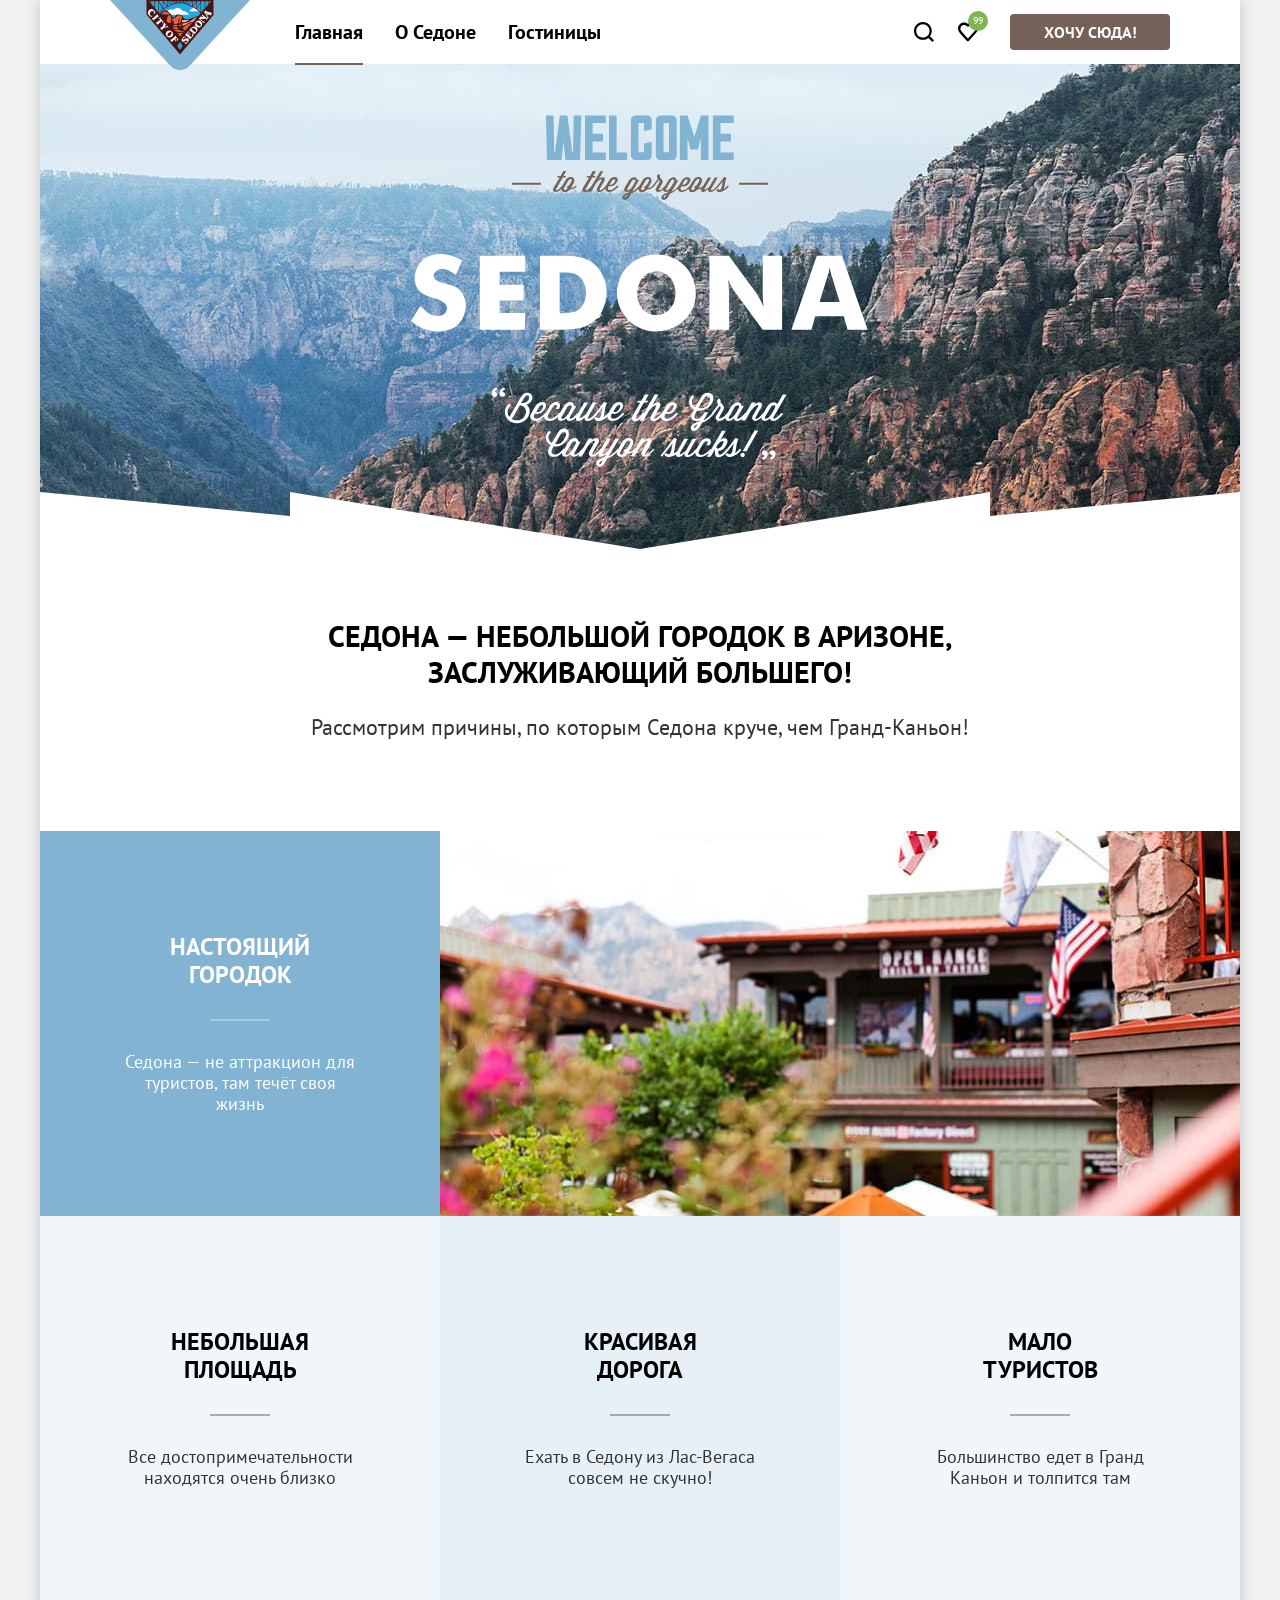
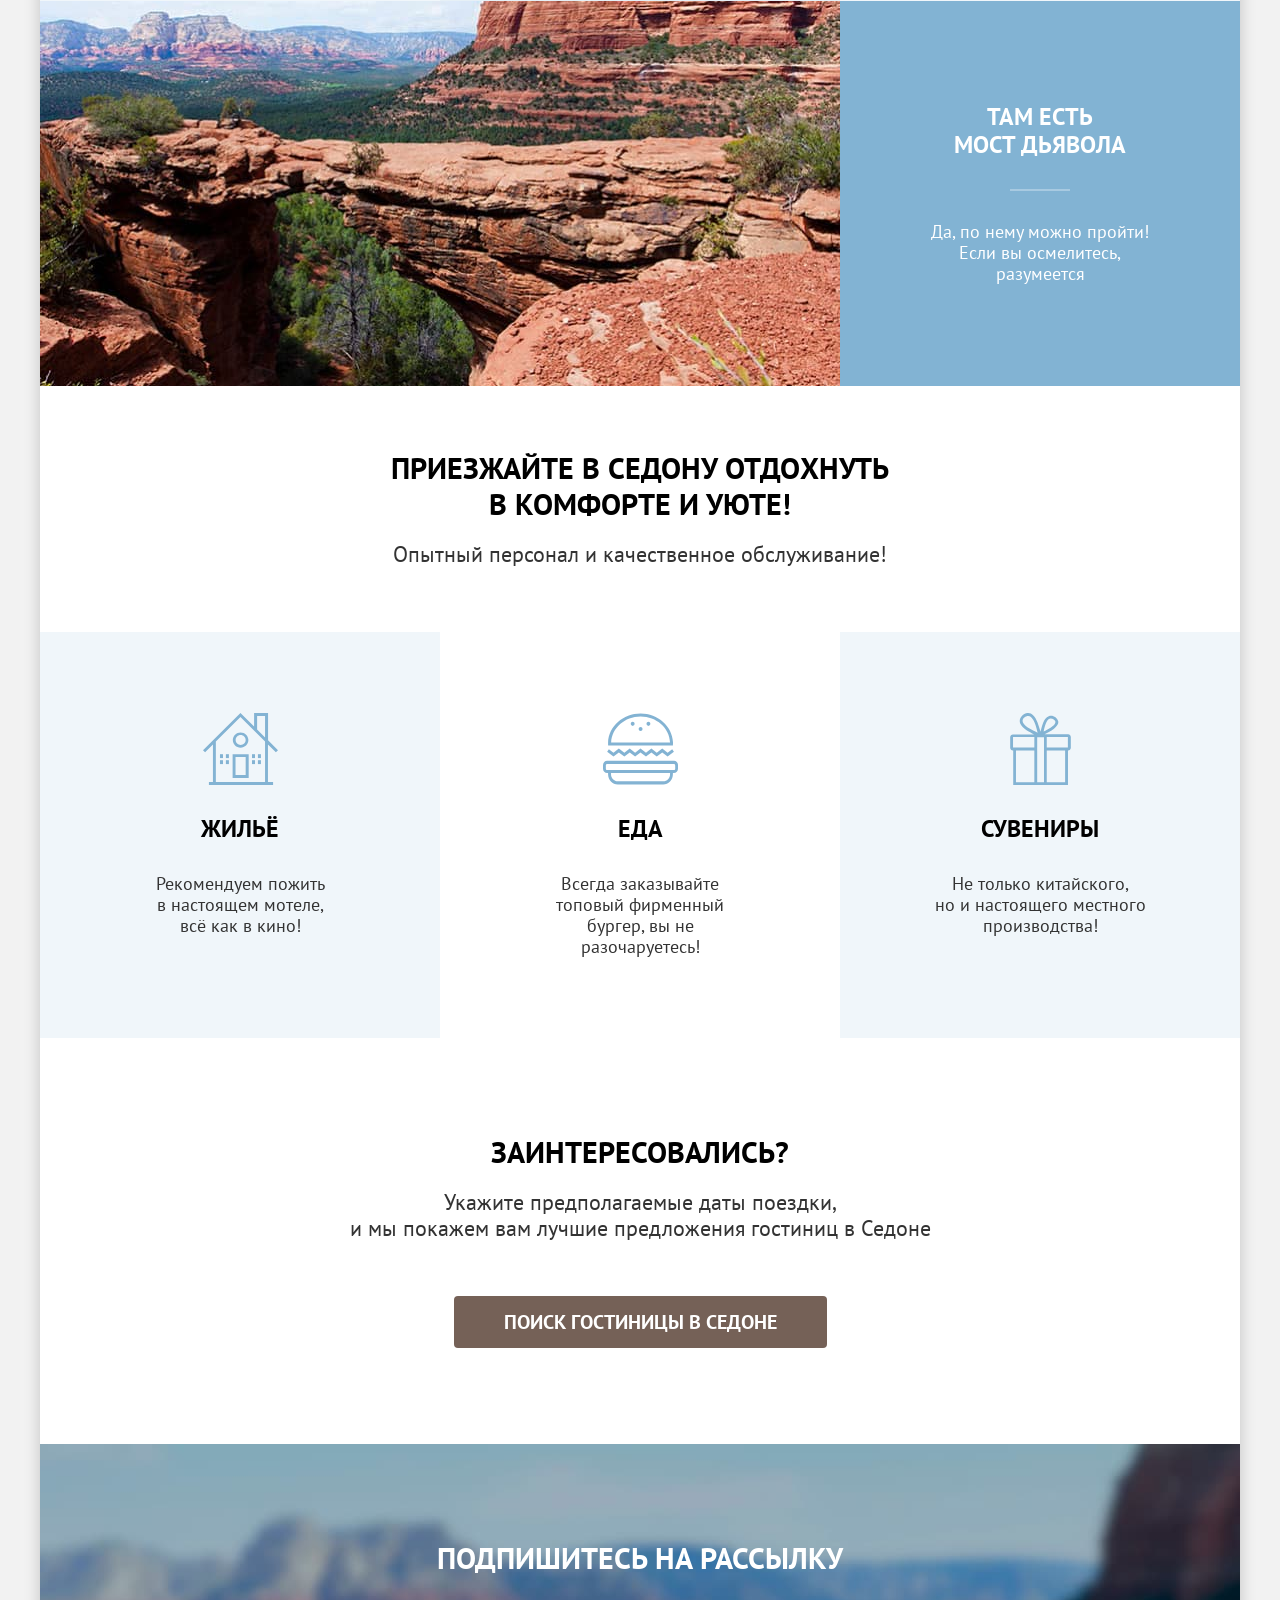
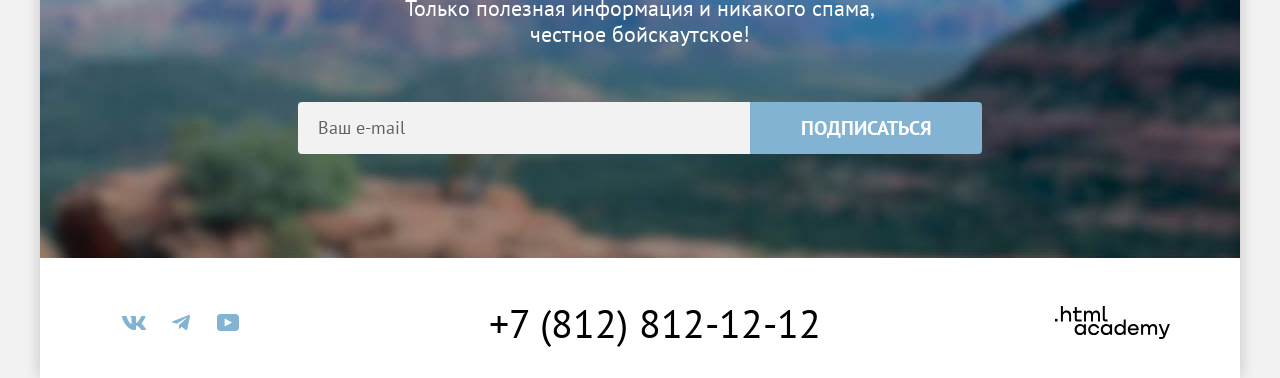
==== commit a1a024fb: "добавляет атрибуты required" ====
--- a/index.html
+++ b/index.html
@@ -11,7 +11,7 @@
 
   <body>
     <div class="page-container">
-      <header class="page-header">
+      <header class="page-header" data-test="header">
         <a class="logo" href="index.html">
           <img class="logo__img" src="images/logo.svg" width="140" height="70" alt="Логотип Седоны.">
         </a>
@@ -47,8 +47,8 @@
         </nav>
       </header>
 
-      <main class="page-main">
-        <section class="hero">
+      <main class="page-main" data-test="main">
+        <section class="hero" data-test="hero">
           <h1 class="visually-hidden">Сайт города Седона</h1>
           <img class="hero__img" src="images/hero-welcome.svg" width="458" height="352" alt="Welcome to the gorgeous Sedona. 'Because the Grand Canyon sucks!'">
         </section>
@@ -89,7 +89,7 @@
           </ul>
         </section>
 
-        <section class="services">
+        <section class="services" data-test="service">
           <div class="text-wrap services__container">
             <h2 class="services__title title">Приезжайте в Седону отдохнуть <br> в комфорте и уюте!</h2>
             <p class="services__desc desc">Опытный персонал и качественное обслуживание!</p>
@@ -110,7 +110,7 @@
           </ul>
         </section>
 
-        <section class="hotel-search">
+        <section class="hotel-search" data-test="search">
           <div class="text-wrap">
             <h2 class="hotel-search__title title">Заинтересовались?</h2>
             <p class="hotel-search__desc desc">Укажите предполагаемые даты поездки, <br> и мы покажем вам лучшие предложения гостиниц в Седоне</p>
@@ -118,7 +118,7 @@
           </div>
         </section>
 
-        <section class="subscribe subscribe_background">
+        <section class="subscribe subscribe_background" data-test="subscribe">
           <div class="text-wrap">
             <h2 class="subscribe__title title">Подпишитесь на рассылку</h2>
             <p class="subscribe__desc desc">Только полезная информация и никакого спама, <br> честное бойскаутское!</p>
@@ -131,7 +131,7 @@
         </section>
       </main>
 
-      <footer class="page-footer">
+      <footer class="page-footer" data-test="footer">
         <ul class="socials">
           <li class="socials__item">
             <a class="socials__link socials__link_vk" href="#">
@@ -175,7 +175,7 @@
               <label class="modal__input-text" for="check-in-date">Дата заезда:</label>
               <div class="modal__input-wrap">
                 <div class="modal__input-base">
-                  <input class="modal__input" id="check-in-date" type="text" name="start" value="27 апреля 2020" placeholder="Укажите дату">
+                  <input class="modal__input" id="check-in-date" type="text" name="start" value="27 апреля 2020" placeholder="Укажите дату" required>
                   <button class="modal__date-btn" type="button">
                     <span class="visually-hidden">Выбрать дату заезда</span>
                   </button>
@@ -187,7 +187,7 @@
               <label class="modal__input-text" for="check-out-date">Дата выезда:</label>
               <div class="modal__input-wrap">
                 <div class="modal__input-base">
-                  <input class="modal__input" id="check-out-date" type="text" name="end" value="1 сентября 2023" placeholder="Укажите дату">
+                  <input class="modal__input" id="check-out-date" type="text" name="end" value="1 сентября 2023" placeholder="Укажите дату" required>
                   <button class="modal__date-btn" type="button">
                     <span class="visually-hidden">Выбрать дату выезда</span>
                   </button>
@@ -198,7 +198,7 @@
             <div class="modal__row modal__row_adult">
               <label class="modal__input-text" for="input-adult">Взрослые:</label>
               <div class="modal__num-base">
-                <input class="modal__input modal__input_num" id="input-adult" type="number" name="adult" value="2">
+                <input class="modal__input modal__input_num" id="input-adult" type="number" name="adult" value="2" required>
                 <button class="modal__num-btn modal__btn-decrease" type="button">
                   <span class="visually-hidden">Уменьшить количество детей</span>
                 </button>
@@ -221,7 +221,7 @@
                 </div>
               </div>
               <div class="modal__num-base">
-                <input class="modal__input modal__input_num" id="input-child" type="number" name="child" value="2">
+                <input class="modal__input modal__input_num" id="input-child" type="number" name="child" value="2" required>
                 <button class="modal__num-btn modal__btn-decrease" type="button">
                   <span class="visually-hidden">Уменьшить количество детей</span>
                 </button>
--- a/styles/style.css
+++ b/styles/style.css
@@ -19,7 +19,9 @@
   --padding-page: 70px;
 }
 
-* {
+*,
+*::before,
+*::after {
   box-sizing: border-box;
 }
 
@@ -129,7 +131,7 @@
 }
 
 .text-wrap {
-  max-width: 655px;
+  max-width: 660px;
   margin: 0 auto;
   text-align: center;
 }
@@ -801,7 +803,7 @@
 }
 
 /* filter */
-.filter {
+.filter-wrap {
   padding: 35px 70px 70px;
   color: #ffffff;
   background-image: url("../images/filter-background.jpg");
@@ -1001,6 +1003,7 @@
 .filter__input {
   width: 143px;
   padding: 13px 30px 11px 21px;
+  font-family: inherit;
   font-weight: 700;
   font-size: 18px;
   line-height: 133%;
@@ -1192,6 +1195,7 @@
   background-repeat: no-repeat;
   background-position: right 20px top 21px;
   background-size: 12px 8px;
+  background-color: #ffffff;
   border: 2px solid #e5e5e5;
   border-radius: 4px;
   outline: none;
@@ -1223,6 +1227,7 @@
 
 .filter__view-list {
   display: flex;
+  flex-wrap: wrap;
   gap: 8px;
   width: 160px;
   margin: 0;
